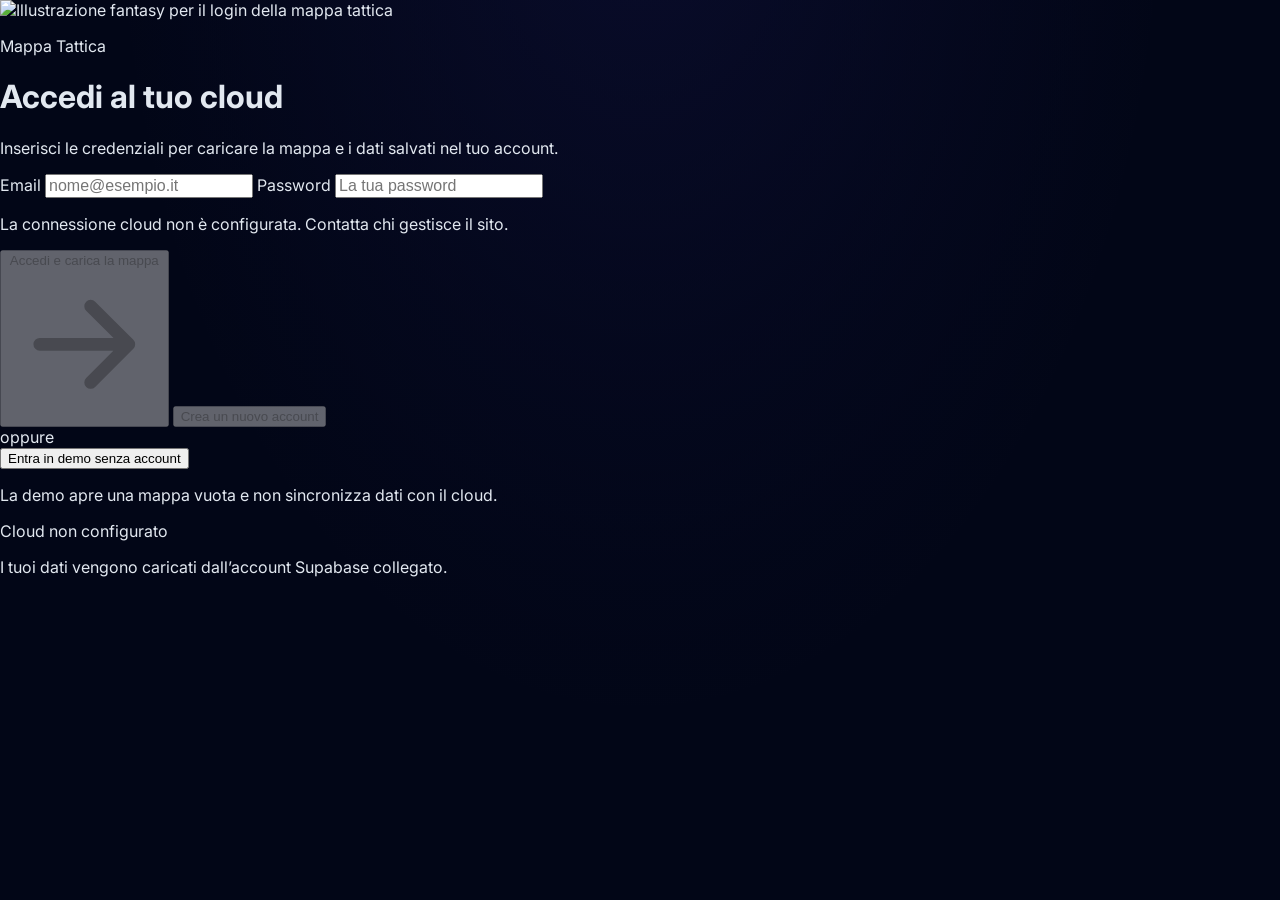
==== index.html @ 404ce56b "Ripristina funzioni master/player: index.html" ====
<!DOCTYPE html>
<html lang="it">
<head>
    <meta charset="UTF-8">
    <meta name="viewport" content="width=device-width, initial-scale=1.0">
    <link rel="icon" type="image/jpeg" href="https://i.pinimg.com/736x/0a/ee/a0/0aeea062d5a14faf9921e96d3658ff60.jpg">
    <title>Mappa Tattica D&D</title>
    <script>
        (() => {
            const params = new URLSearchParams(window.location.search);
            let entry = params.get('entry');
            try { entry ||= sessionStorage.getItem('dnd-cloud-login-approved'); } catch (error) {}
            if (entry !== 'account' && entry !== 'demo') window.location.replace('./login.html');
        })();
    </script>
    <script src="https://cdn.tailwindcss.com"></script>
    <link href="https://fonts.googleapis.com/css2?family=Inter:wght@400;500;600;700&display=swap" rel="stylesheet">
    <style>
        :root {
            --cell-size: 50px;
        }
        
        body {
            font-family: 'Inter', sans-serif;
            background-color: #0f172a;
            color: #e2e8f0;
            margin: 0;
            overflow: hidden;
            user-select: none;
        }

        body.auth-checking { visibility: visible; }
        #auth-loading {
            position: fixed;
            inset: 0;
            z-index: 9999;
            display: flex;
            align-items: center;
            justify-content: center;
            background: #0f172a;
            color: #cbd5e1;
            font: 500 14px Inter, sans-serif;
        }
        body:not(.auth-checking) #auth-loading { display: none; }
        body.player-mode #map-controls > section:not(:first-child),
        body.player-mode #map-controls > youtube-music,
        body.player-mode #map-controls > div:last-child { display: none !important; }
        body.player-mode #map-controls { gap: 1rem; }
        body.player-mode #map-sidebar-header h1::after { content: ' · Player'; color: #6ee7b7; font-size: .7rem; }

        /* Use the visible mobile viewport when browser chrome expands or collapses. */
        @supports (height: 100dvh) {
            body.h-screen { height: 100dvh; }
        }

        ::-webkit-scrollbar { width: 6px; height: 6px; }
        ::-webkit-scrollbar-track { background: #1e293b; }
        ::-webkit-scrollbar-thumb { background: #475569; border-radius: 3px; }
        ::-webkit-scrollbar-thumb:hover { background: #64748b; }

        .grid-pattern {
            background-size: var(--cell-size) var(--cell-size);
            background-image: 
                linear-gradient(to right, rgba(255, 255, 255, 0.18) 1px, transparent 1px),
                linear-gradient(to bottom, rgba(255, 255, 255, 0.18) 1px, transparent 1px);
            background-color: #334155;
            background-position: top left;
            box-shadow: 0 0 50px rgba(0,0,0,0.6);
        }

        .token {
            position: absolute;
            border-radius: 50%;
            border: 2px solid rgba(255, 255, 255, 0.85);
            box-shadow: 0 4px 6px -1px rgba(0, 0, 0, 0.5), inset 0 2px 4px rgba(255,255,255,0.3);
            display: flex;
            align-items: center;
            justify-content: center;
            font-weight: 700;
            color: white;
            text-shadow: 1px 1px 3px black;
            cursor: grab;
            box-sizing: border-box;
            z-index: 10;
        }
        
        .token:active {
            cursor: grabbing;
            transform: scale(1.03);
            z-index: 50;
        }

        .palette-item {
            cursor: grab;
        }

        #map-viewport, .token { touch-action: none; }

        details > summary { list-style: none; }
        details > summary::-webkit-details-marker { display: none; }
        details[open] .saved-maps-chevron { transform: rotate(180deg); }

        #map-sidebar-header {
            min-height: 64px;
            padding-top: max(0.75rem, env(safe-area-inset-top));
        }

        #map-controls { overscroll-behavior: contain; }
        #btn-toggle-edit #menu-open-icon,
        #btn-toggle-edit[aria-expanded="true"] #menu-closed-icon { display: none; }
        #btn-toggle-edit[aria-expanded="true"] #menu-open-icon { display: block; }
        
        #map-wrapper.panning {
            cursor: grabbing;
        }

        @media (max-width: 768px) {
            body { flex-direction: column; }
            aside {
                position: fixed;
                inset: 0;
                width: 100vw !important;
                height: 100vh;
                min-height: 0;
                max-height: none;
                flex: none;
                border: 0;
                border-radius: 0;
                background: linear-gradient(165deg, #111c31 0%, #0f172a 100%);
                box-shadow: 0 18px 48px rgba(0, 0, 0, 0.5);
                transform: translateX(0);
                transition: transform 260ms cubic-bezier(0.22, 1, 0.36, 1);
            }
            #map-viewport { flex: 1 1 auto; min-height: 0; width: 100%; }
            #map-sidebar-header {
                min-height: 68px;
                padding-left: max(1rem, env(safe-area-inset-left));
                padding-right: max(1rem, env(safe-area-inset-right));
                background: rgba(2, 6, 23, 0.92);
                backdrop-filter: blur(14px);
            }
            #map-sidebar-header h1 { font-size: 0.95rem; }
            #btn-toggle-edit {
                min-height: 42px;
                padding: 0 0.9rem;
                border: 1px solid rgba(129, 140, 248, 0.4);
                border-radius: 999px;
                background: linear-gradient(135deg, #4f46e5, #4338ca);
                color: #fff;
                box-shadow: 0 5px 16px rgba(79, 70, 229, 0.28);
                font-size: 0.8rem;
                font-weight: 600;
                transition: transform 140ms ease, box-shadow 140ms ease, background 140ms ease;
            }
            #btn-toggle-edit:active { transform: scale(0.97); }
            #map-controls {
                padding: 0.85rem max(0.85rem, env(safe-area-inset-right)) calc(1rem + env(safe-area-inset-bottom)) max(0.85rem, env(safe-area-inset-left));
                scrollbar-width: thin;
            }
            aside.sidebar-collapsed {
                height: 100vh;
                min-height: 0;
                max-height: none;
                transform: translateX(-102%);
                pointer-events: none;
            }
            #map-controls > section, #map-controls > token-manager > section { border-color: rgba(71, 85, 105, 0.72); }
            aside button, aside input:not([type="checkbox"]):not([type="range"]):not([type="color"]), aside select {
                min-height: 44px;
            }
            aside input:not([type="checkbox"]):not([type="range"]):not([type="color"]), aside select {
                font-size: 16px;
            }
            #token-palette-adventurers, #token-palette-enemies { max-height: 120px; }
            #btn-zoom-in, #btn-zoom-out { min-width: 44px; min-height: 44px; }
            .mobile-edit-toggle { display: inline-flex; }
            aside.sidebar-collapsed #map-controls { display: none; }
            #btn-open-menu {
                position: absolute;
                z-index: 30;
                top: max(0.85rem, env(safe-area-inset-top));
                left: max(0.85rem, env(safe-area-inset-left));
                display: inline-flex;
                align-items: center;
                justify-content: center;
                gap: 0.55rem;
                min-height: 46px;
                padding: 0 1rem;
                border: 1px solid rgba(129, 140, 248, 0.42);
                border-radius: 999px;
                background: rgba(49, 46, 129, 0.94);
                color: #fff;
                box-shadow: 0 8px 24px rgba(2, 6, 23, 0.52);
                backdrop-filter: blur(12px);
                font-size: 0.85rem;
                font-weight: 600;
                transition: opacity 160ms ease, transform 160ms ease;
            }
            body.mobile-menu-open #btn-open-menu {
                opacity: 0;
                pointer-events: none;
                transform: translateY(-5px);
            }
        }

        @supports (height: 100dvh) {
            @media (max-width: 768px) {
                aside, aside.sidebar-collapsed { height: 100dvh; }
            }
        }

        @media (prefers-reduced-motion: reduce) {
            #btn-toggle-edit, #btn-open-menu, #map-sidebar { transition: none; }
        }

        .mobile-edit-toggle { display: none; }
        @media (max-width: 768px) {
            #btn-toggle-edit.mobile-edit-toggle { display: inline-flex; }
        }

        /* Sidebar refresh: clearer hierarchy, softer surfaces and consistent controls. */
        #map-sidebar {
            background: linear-gradient(165deg, #111c31 0%, #0b1220 100%);
            border-color: rgba(100, 116, 139, 0.28);
            box-shadow: 18px 0 48px rgba(2, 6, 23, 0.28);
        }
        #map-sidebar-header {
            background: linear-gradient(110deg, rgba(30, 41, 59, 0.94), rgba(15, 23, 42, 0.98));
            border-color: rgba(100, 116, 139, 0.25);
        }
        #map-sidebar-header h1 { letter-spacing: -0.025em; }
        #map-controls { padding: 1rem; gap: 1rem; }
        #map-controls > token-manager {
            display: flex;
            flex-direction: column;
            gap: 1rem;
        }
        #map-controls > section, #map-controls > token-manager > section {
            border: 1px solid rgba(100, 116, 139, 0.3);
            border-radius: 1rem;
            background: linear-gradient(145deg, rgba(30, 41, 59, 0.78), rgba(15, 23, 42, 0.82));
            box-shadow: 0 10px 26px rgba(2, 6, 23, 0.18), inset 0 1px rgba(255,255,255,0.025);
            padding: 1rem;
        }
        #map-controls > section h2,
        #map-controls > token-manager > section h2,
        #map-controls > section > details > summary { letter-spacing: 0.09em; }
        #map-controls details:not(#cloud-sync-details) {
            border-color: rgba(100, 116, 139, 0.32);
            border-radius: 0.8rem;
            background: rgba(2, 6, 23, 0.32);
            transition: border-color 160ms ease, background 160ms ease;
        }
        #map-controls details:not(#cloud-sync-details):hover,
        #map-controls details:not(#cloud-sync-details)[open] {
            border-color: rgba(129, 140, 248, 0.42);
            background: rgba(15, 23, 42, 0.75);
        }
        #map-controls input[type="text"], #map-controls input[type="email"],
        #map-controls input[type="password"], #map-controls select {
            border-color: rgba(100, 116, 139, 0.48);
            border-radius: 0.7rem;
            background-color: rgba(2, 6, 23, 0.62);
            transition: border-color 150ms ease, box-shadow 150ms ease;
        }
        #map-controls input[type="text"]:focus, #map-controls input[type="email"]:focus,
        #map-controls input[type="password"]:focus, #map-controls select:focus {
            border-color: rgba(129, 140, 248, 0.8);
            box-shadow: 0 0 0 3px rgba(99, 102, 241, 0.14);
        }
        #map-controls button, #map-controls label[for] { transition: filter 150ms ease, transform 150ms ease; }
        #map-controls button:hover { filter: brightness(1.12); }
        #map-controls button:active { transform: scale(0.98); }
        #btn-open-menu, #btn-toggle-edit { -webkit-tap-highlight-color: transparent; }
        #token-palette-adventurers, #token-palette-enemies { padding-top: 0.2rem; }
        #map-controls .palette-item {
            min-height: 3.25rem;
            border-color: rgba(100, 116, 139, 0.34);
            border-radius: 0.8rem;
            background: rgba(30, 41, 59, 0.66);
            padding: 0.55rem;
        }
        #map-controls .palette-item:hover {
            border-color: rgba(129, 140, 248, 0.5);
            background: rgba(51, 65, 85, 0.72);
            transform: translateY(-1px);
        }
        #map-controls .palette-avatar { width: 2.25rem; height: 2.25rem; }
        #map-controls > div:last-child { border-color: rgba(100, 116, 139, 0.24); }
        @media (min-width: 769px) {
            #map-sidebar { width: 22rem; }
            #map-sidebar { transition: margin-left 240ms cubic-bezier(0.22, 1, 0.36, 1); }
            #btn-toggle-edit {
                display: inline-flex;
                min-height: 36px;
                padding: 0 0.7rem;
                border: 1px solid rgba(129, 140, 248, 0.35);
                border-radius: 0.75rem;
                background: rgba(79, 70, 229, 0.16);
                color: #c7d2fe;
                font-size: 0.7rem;
                font-weight: 600;
                transition: background 150ms ease, border-color 150ms ease;
            }
            #btn-toggle-edit:hover { background: rgba(79, 70, 229, 0.28); border-color: rgba(129, 140, 248, 0.6); }
            body.sidebar-collapsed #map-sidebar { margin-left: -22rem; }
            body.sidebar-collapsed #btn-open-menu {
                display: inline-flex;
                align-items: center;
                justify-content: center;
                gap: 0.55rem;
                position: absolute;
                z-index: 30;
                top: 1rem;
                left: 1rem;
                min-height: 44px;
                padding: 0 1rem;
                border: 1px solid rgba(129, 140, 248, 0.42);
                border-radius: 999px;
                background: rgba(49, 46, 129, 0.94);
                color: #fff;
                box-shadow: 0 8px 24px rgba(2, 6, 23, 0.52);
                backdrop-filter: blur(12px);
                font-size: 0.85rem;
                font-weight: 600;
            }
        }
    </style>
</head>
<body class="auth-checking flex h-screen w-screen bg-slate-950 font-sans">
    <div id="auth-loading" role="status" aria-live="polite">Verifico l’accesso…</div>

    <!-- Barra Laterale -->
    <aside id="map-sidebar" class="w-80 bg-slate-900 border-r border-slate-700 flex flex-col shadow-2xl z-20 shrink-0">
        <div id="map-sidebar-header" class="p-3.5 border-b border-slate-700 bg-slate-950 flex items-center justify-between gap-2">
            <h1 class="text-base font-bold text-white flex items-center gap-2">
                <svg class="w-5 h-5 text-indigo-400" fill="none" stroke="currentColor" viewBox="0 0 24 24"><path stroke-linecap="round" stroke-linejoin="round" stroke-width="2" d="M9 20l-5.447-2.724A1 1 0 013 16.382V5.618a1 1 0 011.447-.894L9 7m0 13l6-3m-6 3V7m6 10l4.553 2.276A1 1 0 0021 18.382V7.618a1 1 0 00-.553-.894L15 4m0 13V4m0 0L9 7"></path></svg>
                Mappa Tattica D&D
            </h1>
            <button id="btn-toggle-edit" class="mobile-edit-toggle items-center justify-center gap-2 text-xs" aria-expanded="false" aria-controls="map-controls" aria-label="Apri il menu di modifica">
                <svg id="menu-closed-icon" class="h-5 w-5" viewBox="0 0 24 24" fill="none" stroke="currentColor" stroke-width="2.5" stroke-linecap="round" stroke-linejoin="round" aria-hidden="true"><path d="m11 6 6 6-6 6M5 6l6 6-6 6"/></svg>
                <svg id="menu-open-icon" class="h-5 w-5" viewBox="0 0 24 24" fill="none" stroke="currentColor" stroke-width="2.5" stroke-linecap="round" stroke-linejoin="round" aria-hidden="true"><path d="m13 18-6-6 6-6M19 18l-6-6 6-6"/></svg>
                <span id="edit-toggle-label" class="sr-only">Menu</span>
            </button>
        </div>

        <div id="map-controls" class="flex-1 min-h-0 overflow-y-auto p-3.5 space-y-4">

            <section class="bg-slate-800/90 p-3 rounded-lg border border-slate-700 text-xs">
                <details id="cloud-sync-details">
                    <summary class="flex items-center justify-between gap-3 cursor-pointer select-none font-semibold text-slate-300 uppercase tracking-wider hover:text-white">
                        <span class="flex min-w-0 items-center gap-2">
                            <svg class="h-4 w-4 shrink-0 text-sky-300" viewBox="0 0 24 24" fill="none" stroke="currentColor" stroke-width="1.8" stroke-linecap="round" stroke-linejoin="round" aria-hidden="true"><path d="M7.5 18a4.5 4.5 0 0 1-.6-8.96A6 6 0 0 1 18.5 10a4 4 0 0 1-.5 8H7.5Z"/></svg>
                            <span class="truncate">Cloud</span>
                            <span id="cloud-connection-status" role="status" aria-live="polite" class="inline-flex shrink-0 items-center gap-1 rounded-full border px-2 py-1 text-[10px] font-bold normal-case tracking-normal text-rose-300 bg-rose-950/70 border-rose-900">
                                <span class="h-1.5 w-1.5 rounded-full bg-rose-400" aria-hidden="true"></span>
                                Offline
                            </span>
                        </span>
                        <svg class="saved-maps-chevron w-4 h-4 shrink-0 transition-transform" viewBox="0 0 20 20" fill="currentColor" aria-hidden="true"><path fill-rule="evenodd" d="M5.23 7.21a.75.75 0 0 1 1.06.02L10 11.168l3.71-3.938a.75.75 0 1 1 1.09 1.032l-4.255 4.515a.75.75 0 0 1-1.09 0L5.21 8.263a.75.75 0 0 1 .02-1.052Z" clip-rule="evenodd"/></svg>
                    </summary>
                    <div class="pt-2">
                <p id="cloud-status" class="text-slate-400 mb-2">Controllo configurazione cloud…</p>
                <button id="demo-return-login" type="button" class="hidden w-full rounded-lg border border-indigo-500/40 bg-indigo-950/50 px-3 py-2.5 text-left font-semibold text-indigo-200 transition hover:border-indigo-400/70 hover:bg-indigo-900/60">
                    ← Torna al login
                </button>
                <div id="cloud-auth-form" class="space-y-2 hidden">
                    <input type="email" id="cloud-email" autocomplete="username" placeholder="La tua email" class="w-full bg-slate-900 border border-slate-600 rounded px-2 py-1.5 text-xs text-white focus:outline-none focus:border-indigo-500">
                    <input type="password" id="cloud-password" autocomplete="current-password" placeholder="Password (almeno 8 caratteri)" class="w-full bg-slate-900 border border-slate-600 rounded px-2 py-1.5 text-xs text-white focus:outline-none focus:border-indigo-500">
                    <div class="flex gap-2">
                        <button id="cloud-sign-in" type="button" class="flex-1 bg-indigo-600 hover:bg-indigo-500 text-white py-1.5 rounded font-medium">Accedi</button>
                        <button id="cloud-sign-up" type="button" class="flex-1 bg-slate-700 hover:bg-slate-600 text-white py-1.5 rounded font-medium">Crea account</button>
                    </div>
                </div>
                <div id="cloud-account-controls" class="hidden">
                    <div class="flex items-center justify-between gap-2">
                        <span id="cloud-account-email" class="text-slate-300 truncate"></span>
                        <button id="cloud-sign-out" type="button" class="text-rose-300 hover:text-rose-200 border border-rose-900 rounded px-2 py-1 shrink-0">Esci</button>
                    </div>
                    <button id="cloud-change-role" type="button" class="mt-2 w-full rounded-lg border border-indigo-500/35 bg-indigo-950/40 px-3 py-2 text-left font-semibold text-indigo-200 transition hover:border-indigo-400/60 hover:bg-indigo-900/50">↩ Torna alla scelta Master / Player</button>
                    <div class="grid grid-cols-2 gap-2 mt-2">
                        <button id="cloud-export-data" type="button" class="bg-slate-700 hover:bg-slate-600 text-slate-200 py-1.5 rounded">Esporta backup</button>
                        <label class="bg-slate-700 hover:bg-slate-600 text-slate-200 py-1.5 rounded text-center cursor-pointer">Importa backup<input id="cloud-import-data" type="file" accept="application/json,.json" class="hidden"></label>
                    </div>
                </div>
                    </div>
                </details>
            </section>
            
            <!-- Impostazioni Mappa -->
            <section class="bg-slate-800/90 p-3 rounded-lg border border-slate-700 text-xs">
                <h2 class="mb-2.5 flex items-center gap-2 font-semibold uppercase tracking-wider text-slate-300">
                    <img src="https://i.pinimg.com/736x/f8/90/e6/f890e6806ef8283ea576d82315dec6a9.jpg" alt="" aria-hidden="true" class="h-6 w-6 rounded object-cover">
                    <span>Impostazioni Mappa</span>
                </h2>
                <div class="mb-2">
                    <label class="block text-slate-400 mb-1">Sfondo (URL Immagine o Colore HEX)</label>
                    <input type="text" id="map-bg" placeholder="es. #228b22 o https://..." class="w-full bg-slate-900 border border-slate-600 rounded px-2 py-1 text-xs text-white focus:outline-none focus:border-indigo-500">
                </div>
                <details class="mb-3 rounded-md border border-slate-700 bg-slate-900/60">
                    <summary class="flex items-center justify-between cursor-pointer select-none px-2 py-2 text-slate-300 hover:text-white">
                        <span>Elenco mappe</span>
                        <svg class="saved-maps-chevron w-3.5 h-3.5 transition-transform" viewBox="0 0 20 20" fill="currentColor" aria-hidden="true"><path fill-rule="evenodd" d="M5.23 7.21a.75.75 0 0 1 1.06.02L10 11.168l3.71-3.938a.75.75 0 1 1 1.09 1.032l-4.255 4.515a.75.75 0 0 1-1.09 0L5.21 8.263a.75.75 0 0 1 .02-1.052Z" clip-rule="evenodd"/></svg>
                    </summary>
                    <div class="px-2 pb-2">
                        <div class="flex gap-1.5 mb-2">
                            <input type="text" id="saved-map-name" placeholder="Nome mappa" class="min-w-0 flex-1 bg-slate-950 border border-slate-700 rounded px-2 py-1 text-xs text-white focus:outline-none focus:border-indigo-500">
                            <button id="btn-save-map" class="bg-indigo-600 hover:bg-indigo-500 text-white px-2 py-1 rounded font-medium transition shrink-0">Salva</button>
                        </div>
                        <div id="saved-maps-list" class="flex flex-col gap-1 max-h-32 overflow-y-auto pr-1">
                            <p id="empty-saved-maps" class="text-slate-500 text-center py-2 italic">Nessuna mappa salvata</p>
                        </div>
                        <p class="text-[10px] text-slate-500 mt-1">Salva il nome e l’URL inserito sopra per richiamare la mappa.</p>
                    </div>
                </details>
                <div class="flex gap-2">
                    <button id="btn-map-options" aria-label="Opzioni mappa" title="Opzioni mappa" aria-expanded="false" aria-controls="map-options" class="bg-slate-700 hover:bg-slate-600 text-slate-200 w-8 h-8 inline-flex items-center justify-center rounded transition border border-slate-600 shrink-0">
                        <svg class="w-4 h-4" viewBox="0 0 24 24" fill="none" stroke="currentColor" stroke-width="2" stroke-linecap="round" stroke-linejoin="round" aria-hidden="true">
                            <path d="M12 8a4 4 0 1 0 0 8 4 4 0 0 0 0-8Z" />
                            <path d="m19.4 15 .1.1a1.7 1.7 0 0 1-2.4 2.4l-.1-.1a1.7 1.7 0 0 0-2.9 1.2v.2a1.7 1.7 0 0 1-3.4 0v-.2a1.7 1.7 0 0 0-2.9-1.2l-.1.1a1.7 1.7 0 0 1-2.4-2.4l.1-.1a1.7 1.7 0 0 0-1.2-2.9H4a1.7 1.7 0 0 1 0-3.4h.2a1.7 1.7 0 0 0 1.2-2.9l-.1-.1a1.7 1.7 0 0 1 2.4-2.4l.1.1a1.7 1.7 0 0 0 2.9-1.2V2a1.7 1.7 0 0 1 3.4 0v.2a1.7 1.7 0 0 0 2.9 1.2l.1-.1a1.7 1.7 0 0 1 2.4 2.4l-.1.1a1.7 1.7 0 0 0 1.2 2.9h.2a1.7 1.7 0 0 1 0 3.4h-.2a1.7 1.7 0 0 0-1.2 2.9Z" />
                        </svg>
                    </button>
                    <button id="btn-update-map" class="flex-1 bg-indigo-600 hover:bg-indigo-500 text-white py-1.5 rounded transition font-medium">Aggiorna Mappa</button>
                </div>
                <div id="map-options" class="hidden mt-3 border-t border-slate-700 pt-3">
                    <div class="space-y-2 mb-3">
                        <label class="flex items-center gap-2 text-slate-300 cursor-pointer select-none">
                            <input type="checkbox" id="toggle-grid" checked class="w-3.5 h-3.5 text-indigo-600 bg-slate-900 border-slate-600 rounded focus:ring-0 cursor-pointer">
                            <span>Mostra linee griglia</span>
                        </label>
                        <label class="flex items-center gap-2 text-slate-300 cursor-pointer select-none">
                            <input type="checkbox" id="snap-to-grid" checked class="w-3.5 h-3.5 text-indigo-600 bg-slate-900 border-slate-600 rounded focus:ring-0 cursor-pointer">
                            <span>Allinea le pedine alla griglia</span>
                        </label>
                        <label class="flex items-center gap-2 text-slate-300 cursor-pointer select-none">
                            <input type="checkbox" id="auto-fit-image" checked class="w-3.5 h-3.5 text-indigo-600 bg-slate-900 border-slate-600 rounded focus:ring-0 cursor-pointer">
                            <span>Adatta automaticamente la mappa all’immagine</span>
                        </label>
                    </div>
                    <div class="grid grid-cols-2 gap-2 mb-3">
                        <div>
                            <label for="map-cols" class="block text-slate-400 mb-1">Colonne (X)</label>
                            <input type="number" id="map-cols" value="20" min="5" max="200" class="w-full bg-slate-900 border border-slate-600 rounded px-2 py-1 text-xs text-white focus:outline-none focus:border-indigo-500">
                        </div>
                        <div>
                            <label for="map-rows" class="block text-slate-400 mb-1">Righe (Y)</label>
                            <input type="number" id="map-rows" value="15" min="5" max="200" class="w-full bg-slate-900 border border-slate-600 rounded px-2 py-1 text-xs text-white focus:outline-none focus:border-indigo-500">
                        </div>
                    </div>
                    <label for="cell-size" class="block text-slate-400 mb-1">Dimensione celle (px)</label>
                    <div class="flex items-center gap-2">
                        <input type="range" id="cell-size" min="5" max="100" step="1" value="40" class="flex-1 accent-indigo-500">
                        <input type="number" id="cell-size-number" min="5" max="100" step="1" value="40" aria-label="Dimensione celle in pixel" class="w-16 bg-slate-900 border border-slate-600 rounded px-2 py-1 text-xs text-white text-right focus:outline-none focus:border-indigo-500">
                        <span class="text-slate-400">px</span>
                    </div>
                    <p class="text-[10px] text-slate-500 mt-1">Ridimensiona la griglia e le pedine sulla mappa.</p>
                </div>
            </section>

            <token-manager id="token-manager" class="block w-full"></token-manager>

            <!-- Musica & Atmosfera YouTube -->
            <youtube-music id="youtube-music" class="block w-full"></youtube-music>

            <div class="text-[11px] text-slate-400 border-t border-slate-700 pt-3 space-y-1">
                <p>🖱️ <b>Sinistro (Sfondo):</b> Pan visuale</p>
                <p>🖱️ <b>Rotellina:</b> Zoom</p>
                <p>✏️ <b>Doppio click (Pedina):</b> Modifica</p>
                <p>❌ <b>Destro (Pedina):</b> Elimina</p>
            </div>
        </div>
    </aside>

    <!-- Area Mappa -->
    <main class="flex-1 relative bg-slate-950 overflow-hidden" id="map-viewport">
        <button id="btn-open-menu" type="button" aria-label="Apri il menu di modifica" aria-controls="map-controls" class="hidden">
            <svg class="w-5 h-5" viewBox="0 0 24 24" fill="none" stroke="currentColor" stroke-width="2" stroke-linecap="round" aria-hidden="true"><path d="M4 7h16M4 12h16M4 17h16"/></svg>
            <span>Menu</span>
        </button>
        <div id="map-wrapper" class="absolute origin-top-left flex items-center justify-center min-w-full min-h-full">
            <div id="map-container" class="grid-pattern relative border border-slate-700"></div>
        </div>
        
        <!-- Controlli Zoom Flottanti -->
        <div class="absolute bottom-5 right-5 flex bg-slate-800/90 rounded-lg shadow-xl border border-slate-700 overflow-hidden z-20 text-xs">
            <button id="btn-zoom-out" class="p-2 hover:bg-slate-700 text-slate-300 font-bold" title="Zoom Out">−</button>
            <div id="zoom-level" class="px-3 py-2 text-slate-200 border-x border-slate-700 flex items-center justify-center min-w-[3.5rem] font-medium">100%</div>
            <button id="btn-zoom-in" class="p-2 hover:bg-slate-700 text-slate-300 font-bold" title="Zoom In">+</button>
        </div>
    </main>

    <!-- Toast Notification -->
    <div id="toast" class="fixed bottom-5 left-1/2 -translate-x-1/2 bg-slate-800 border border-slate-700 text-slate-200 text-xs px-3 py-2 rounded-lg shadow-xl opacity-0 transition-opacity duration-300 pointer-events-none z-50"></div>

    <div id="server-offline-alert" class="hidden fixed inset-0 bg-slate-950/90 backdrop-blur-sm z-[100] items-center justify-center p-5">
        <div class="max-w-sm rounded-xl border border-amber-700 bg-slate-900 p-5 text-center shadow-2xl">
            <h2 class="text-lg font-bold text-amber-300 mb-2">Server della mappa spento</h2>
            <p class="text-sm text-slate-300 mb-4">La scheda è ancora aperta, ma il server locale è stato chiuso. Riavvia <b>Avvia Mappa.bat</b>; poi premi Riprova per ricollegarti.</p>
            <button id="btn-retry-server" class="bg-indigo-600 hover:bg-indigo-500 text-white px-4 py-2 rounded-lg font-medium transition">Riprova connessione</button>
        </div>
    </div>

    <script src="https://cdn.jsdelivr.net/npm/@supabase/supabase-js@2"></script>
    <script src="./supabase-config.js?v=mapfit1"></script>
    <script src="./youtube-music.js"></script>
    <script src="./tokens.js?v=token-init-20261017"></script>
    <script>
        const state = {
            map: { cols: 20, rows: 15, widthPx: 800, heightPx: 600, bg: '#334155', showGrid: true, cellSize: 40, snapToGrid: true, autoFitImage: true },
            view: { scale: 1, panX: 0, panY: 0 },
            palette: [],
            boardTokens: [],
            savedMaps: [],
            editing: null // { type: 'palette'|'board', id: string }
        };
        const youtubeMusic = document.getElementById('youtube-music');
        state.music = youtubeMusic.getSettings();
        const tokenManager = document.getElementById('token-manager');
        const STORAGE_KEY = 'dnd-tactical-map-tokens-v1';
        const LOGIN_GATE_KEY = 'dnd-cloud-login-approved';
        const cloudConfig = window.MAP_CLOUD_CONFIG || {};
        const cloudEnabled = Boolean(cloudConfig.url && cloudConfig.anonKey && !cloudConfig.url.includes('INSERISCI') && !cloudConfig.anonKey.includes('INSERISCI') && window.supabase?.createClient);
        const cloudClient = cloudEnabled ? window.supabase.createClient(cloudConfig.url, cloudConfig.anonKey, {
            auth: { persistSession: true, detectSessionInUrl: false }
        }) : null;
        let cloudUser = null;
        let cloudChannel = null;
        let cloudSaveTimer = null;
        let lastCloudStateJson = null;
        let applyingCloudState = false;
        const pageParams = new URLSearchParams(window.location.search);
        let storedRole = null;
        try { storedRole = sessionStorage.getItem('dnd-map-role'); } catch (error) {}
        const playerMode = pageParams.get('mode') === 'player' || pageParams.get('role') === 'player' || storedRole === 'player';
        const playerDeletedTokenIds = new Set();

        const viewport = document.getElementById('map-viewport');
        const wrapper = document.getElementById('map-wrapper');
        const mapContainer = document.getElementById('map-container');
        const zoomLevelText = document.getElementById('zoom-level');
        const toggleGridCheckbox = document.getElementById('toggle-grid');
        const cellSizeInput = document.getElementById('cell-size');
        const cellSizeNumber = document.getElementById('cell-size-number');
        const snapToGridCheckbox = document.getElementById('snap-to-grid');
        const autoFitImageCheckbox = document.getElementById('auto-fit-image');
        const mapSidebar = document.getElementById('map-sidebar');
        const editToggleButton = document.getElementById('btn-toggle-edit');
        const editToggleLabel = document.getElementById('edit-toggle-label');
        const openMenuButton = document.getElementById('btn-open-menu');

        tokenManager.configure({
            state,
            viewport,
            wrapper,
            mapContainer,
            cellSize: () => cellSize(),
            colorWithOpacity,
            renderBoardTokens: () => renderBoardTokens(),
            saveTokens: () => saveTokens(),
            showToast: message => showToast(message),
            isPlayerMode: () => playerMode,
            markPlayerTokenDeleted: id => playerDeletedTokenIds.add(id)
        });

        function cellSize() { return state.map.cellSize; }
        function mapWidth() { return state.map.widthPx || state.map.cols * cellSize(); }
        function mapHeight() { return state.map.heightPx || state.map.rows * cellSize(); }

        function isImageUrl(value) {
            return /^https?:\/\//i.test(value) || value.startsWith('data:image');
        }

        async function authorizeMapEntry() {
            let approvedEntry = new URLSearchParams(window.location.search).get('entry');
            try { approvedEntry ||= sessionStorage.getItem(LOGIN_GATE_KEY); } catch (error) {}

            if (approvedEntry === 'demo') {
                return 'demo';
            }

            if (approvedEntry !== 'account' || !cloudEnabled) {
                if (cloudClient) await cloudClient.auth.signOut({ scope: 'local' }).catch(() => {});
                window.location.replace('./login.html');
                return false;
            }

            try {
                const sessionResult = await Promise.race([
                    cloudClient.auth.getSession(),
                    new Promise((_, reject) => window.setTimeout(() => reject(new Error('Verifica sessione scaduta')), 8000))
                ]);
                const { data, error } = sessionResult;
                if (error || !data.session) throw error || new Error('Sessione non valida');
                return playerMode ? 'player' : 'account';
            } catch (error) {
                try { sessionStorage.removeItem(LOGIN_GATE_KEY); } catch (storageError) {}
                await cloudClient.auth.signOut({ scope: 'local' }).catch(() => {});
                window.location.replace('./login.html');
                return false;
            }
        }

        async function init() {
            const entryMode = await authorizeMapEntry();
            if (!entryMode) return;
            document.body.classList.toggle('player-mode', entryMode === 'player');
            tokenManager.setPlayerMode?.(entryMode === 'player');
            document.body.classList.remove('auth-checking');
            renderPalette();
            renderBoardTokens();
            renderSavedMaps();
            applyMapSettings();
            setupPanningAndZoom();
            setSidebarCollapsed(window.matchMedia('(max-width: 768px)').matches);
            centerMap();
            if (state.map.autoFitImage && isImageUrl(state.map.bg)) fitMapToImage(state.map.bg);
            initializeCloudSync(entryMode === 'demo');
        }

        function setSidebarCollapsed(collapsed) {
            mapSidebar.classList.toggle('sidebar-collapsed', collapsed);
            document.body.classList.toggle('sidebar-collapsed', collapsed);
            document.body.classList.toggle('mobile-menu-open', !collapsed);
            editToggleButton.setAttribute('aria-expanded', String(!collapsed));
            const isMobile = window.matchMedia('(max-width: 768px)').matches;
            editToggleLabel.textContent = collapsed ? (isMobile ? 'Menu' : 'Mostra menu') : (isMobile ? 'Chiudi' : 'Nascondi menu');
            editToggleButton.setAttribute('aria-label', collapsed ? 'Mostra le impostazioni e i controlli' : 'Nascondi le impostazioni e i controlli');
            editToggleButton.title = collapsed ? 'Mostra la barra laterale' : 'Nascondi la barra laterale';
        }

        editToggleButton.addEventListener('click', () => {
            setSidebarCollapsed(!mapSidebar.classList.contains('sidebar-collapsed'));
            requestAnimationFrame(centerMap);
        });

        openMenuButton.addEventListener('click', () => {
            setSidebarCollapsed(false);
            requestAnimationFrame(centerMap);
        });

        window.addEventListener('keydown', (event) => {
            if (event.key === 'Escape' && window.matchMedia('(max-width: 768px)').matches && !mapSidebar.classList.contains('sidebar-collapsed')) {
                setSidebarCollapsed(true);
                requestAnimationFrame(centerMap);
            }
        });

        function loadSavedTokens() {
            try {
                const saved = JSON.parse(localStorage.getItem(STORAGE_KEY) || '{}');
                state.palette = Array.isArray(saved.palette) ? saved.palette : [];
                state.boardTokens = Array.isArray(saved.boardTokens) ? saved.boardTokens : [];
                state.boardTokens.forEach(token => {
                    if (token.templateId) return;
                    const template = state.palette.find(item => item.name === token.name && item.color === token.color && item.size === token.size);
                    if (template) token.templateId = template.id;
                });
                state.savedMaps = Array.isArray(saved.savedMaps) ? saved.savedMaps : [];
                state.music = youtubeMusic.setSettings(saved.music, { emit: false });
                if (saved.map && typeof saved.map === 'object') {
                    state.map.cols = Math.max(5, Math.min(200, parseInt(saved.map.cols, 10) || state.map.cols));
                    state.map.rows = Math.max(5, Math.min(200, parseInt(saved.map.rows, 10) || state.map.rows));
                    state.map.cellSize = Math.max(5, Math.min(100, parseInt(saved.map.cellSize, 10) || state.map.cellSize));
                    state.map.bg = typeof saved.map.bg === 'string' ? saved.map.bg : state.map.bg;
                    state.map.showGrid = saved.map.showGrid !== false;
                    state.map.snapToGrid = saved.map.snapToGrid !== false;
                    state.map.autoFitImage = saved.map.autoFitImage !== false;
                    state.map.widthPx = Number(saved.map.widthPx) > 0 ? Number(saved.map.widthPx) : state.map.cols * state.map.cellSize;
                    state.map.heightPx = Number(saved.map.heightPx) > 0 ? Number(saved.map.heightPx) : state.map.rows * state.map.cellSize;
                }
                document.getElementById('map-cols').value = state.map.cols;
                document.getElementById('map-rows').value = state.map.rows;
                document.getElementById('map-bg').value = '';
                toggleGridCheckbox.checked = state.map.showGrid;
                snapToGridCheckbox.checked = state.map.snapToGrid;
                autoFitImageCheckbox.checked = state.map.autoFitImage;
                cellSizeInput.value = state.map.cellSize;
                cellSizeNumber.value = state.map.cellSize;
            } catch (error) {
                state.palette = [];
                state.boardTokens = [];
                state.savedMaps = [];
                console.warn('Impossibile recuperare le pedine salvate:', error);
            }
        }

        function isAdventurerToken(token, palette = state.palette) {
            if (token.category) return token.category !== 'nemici';
            const template = palette.find(item => item.id === token.templateId);
            return !template || template.category !== 'nemici';
        }

        function getPersistedState() {
            return {
                palette: state.palette,
                boardTokens: state.boardTokens,
                savedMaps: state.savedMaps,
                map: state.map,
                music: youtubeMusic.getSettings()
            };
        }

        function persistLocalState() {
            try {
                localStorage.setItem(STORAGE_KEY, JSON.stringify(getPersistedState()));
            } catch (error) {
                showToast('Impossibile salvare le pedine in questo browser.');
                console.warn('Impossibile salvare le pedine:', error);
            }
        }

        function saveTokens() {
            persistLocalState();
            if (!cloudUser || applyingCloudState) return;
            clearTimeout(cloudSaveTimer);
            cloudSaveTimer = setTimeout(saveStateToCloud, 900);
        }

        youtubeMusic.addEventListener('music-settings-change', event => {
            state.music = event.detail;
            saveTokens();
        });
        youtubeMusic.addEventListener('music-toast', event => showToast(event.detail));

        function exportMapBackup() {
            const blob = new Blob([JSON.stringify(getPersistedState(), null, 2)], { type: 'application/json' });
            const url = URL.createObjectURL(blob);
            const link = document.createElement('a');
            link.href = url;
            link.download = 'backup-mappa-tattica.json';
            link.click();
            URL.revokeObjectURL(url);
        }

        function setCloudStatus(message, error = false) {
            const status = document.getElementById('cloud-status');
            status.textContent = message;
            status.className = `mb-2 ${error ? 'text-rose-300' : 'text-slate-400'}`;
        }

        function setCloudConnectionStatus(online) {
            const status = document.getElementById('cloud-connection-status');
            status.className = `inline-flex shrink-0 items-center gap-1 rounded-full border px-2 py-1 text-[10px] font-bold normal-case tracking-normal ${online ? 'text-emerald-300 bg-emerald-950/70 border-emerald-900' : 'text-rose-300 bg-rose-950/70 border-rose-900'}`;
            status.innerHTML = `<span class="h-1.5 w-1.5 rounded-full ${online ? 'bg-emerald-400' : 'bg-rose-400'}" aria-hidden="true"></span>${online ? 'Online' : 'Offline'}`;
        }

        function renderCloudAccount(user = null) {
            document.getElementById('cloud-auth-form').classList.toggle('hidden', !cloudEnabled || Boolean(user));
            document.getElementById('cloud-account-controls').classList.toggle('hidden', !user);
            document.getElementById('cloud-account-email').textContent = user?.email || '';
        }

        function applyCloudState(saved) {
            if (!saved || typeof saved !== 'object') return;
            applyingCloudState = true;
            try {
                state.palette = Array.isArray(saved.palette) ? saved.palette : [];
                state.boardTokens = Array.isArray(saved.boardTokens) ? saved.boardTokens : [];
                state.savedMaps = Array.isArray(saved.savedMaps) ? saved.savedMaps : [];
                state.music = youtubeMusic.setSettings(saved.music, { emit: false });
                if (saved.map && typeof saved.map === 'object') {
                    state.map.cols = Math.max(5, Math.min(200, parseInt(saved.map.cols, 10) || 20));
                    state.map.rows = Math.max(5, Math.min(200, parseInt(saved.map.rows, 10) || 15));
                    state.map.cellSize = Math.max(5, Math.min(100, parseInt(saved.map.cellSize, 10) || 40));
                    state.map.bg = typeof saved.map.bg === 'string' ? saved.map.bg : '#334155';
                    state.map.showGrid = saved.map.showGrid !== false;
                    state.map.snapToGrid = saved.map.snapToGrid !== false;
                    state.map.autoFitImage = saved.map.autoFitImage !== false;
                    state.map.widthPx = Number(saved.map.widthPx) > 0 ? Number(saved.map.widthPx) : state.map.cols * state.map.cellSize;
                    state.map.heightPx = Number(saved.map.heightPx) > 0 ? Number(saved.map.heightPx) : state.map.rows * state.map.cellSize;
                }
                document.getElementById('map-cols').value = state.map.cols;
                document.getElementById('map-rows').value = state.map.rows;
                document.getElementById('map-bg').value = state.map.bg;
                toggleGridCheckbox.checked = state.map.showGrid;
                snapToGridCheckbox.checked = state.map.snapToGrid;
                autoFitImageCheckbox.checked = state.map.autoFitImage;
                cellSizeInput.value = state.map.cellSize;
                cellSizeNumber.value = state.map.cellSize;
                renderPalette();
                renderBoardTokens();
                renderSavedMaps();
                applyMapSettings();
                centerMap();
                persistLocalState();
            } finally {
                applyingCloudState = false;
            }
        }

        async function connectCloudUser(user) {
            if (!user || !cloudClient) return;
            if (cloudUser?.id === user.id) return;
            cloudUser = user;
            renderCloudAccount(user);
            setCloudStatus('Carico i dati salvati online…');

            const { data, error } = await cloudClient
                .from('map_states')
                .select('state')
                .eq('user_id', user.id)
                .maybeSingle();
            if (error) throw error;

            if (data?.state) {
                lastCloudStateJson = JSON.stringify(data.state);
                applyCloudState(data.state);
                setCloudStatus('Dati sincronizzati con il cloud.');
            } else {
                const emptyState = getPersistedState();
                const { error: insertError } = await cloudClient.from('map_states').upsert({
                    user_id: user.id,
                    state: emptyState,
                    updated_at: new Date().toISOString()
                }, { onConflict: 'user_id' });
                if (insertError) throw insertError;
                lastCloudStateJson = JSON.stringify(emptyState);
                setCloudStatus('Backup cloud creato.');
            }

            if (cloudChannel) await cloudClient.removeChannel(cloudChannel);
            cloudChannel = cloudClient.channel(`map-state-${user.id}`)
                .on('postgres_changes', {
                    event: 'UPDATE', schema: 'public', table: 'map_states', filter: `user_id=eq.${user.id}`
                }, payload => {
                    const incoming = payload.new?.state;
                    if (!incoming) return;
                    const incomingJson = JSON.stringify(incoming);
                    if (incomingJson === lastCloudStateJson) return;
                    clearTimeout(cloudSaveTimer);
                    lastCloudStateJson = incomingJson;
                    applyCloudState(incoming);
                    setCloudStatus('Aggiornamento ricevuto da un altro dispositivo.');
                })
                .subscribe();
            setCloudConnectionStatus(true);
        }

        async function saveStateToCloud() {
            if (!cloudUser || !cloudClient || applyingCloudState) return;
            let saved = getPersistedState();
            if (playerMode) {
                const { data, error: fetchError } = await cloudClient.from('map_states').select('state').eq('user_id', cloudUser.id).maybeSingle();
                if (fetchError) { setCloudStatus('Impossibile aggiornare gli avventurieri online.', true); return; }
                const latest = data?.state || saved;
                const remoteAdventurers = (latest.boardTokens || []).filter(token => isAdventurerToken(token, latest.palette || []));
                const localAdventurers = saved.boardTokens.filter(token => isAdventurerToken(token));
                const mergedById = new Map(remoteAdventurers.map(token => [token.id, token]));
                localAdventurers.forEach(token => mergedById.set(token.id, token));
                const removedIds = new Set(playerDeletedTokenIds);
                saved = { ...latest, palette: [...(latest.palette || []).filter(item => item.category === 'nemici'), ...saved.palette.filter(item => item.category !== 'nemici')], boardTokens: [...(latest.boardTokens || []).filter(token => !isAdventurerToken(token, latest.palette || [])), ...[...mergedById.values()].filter(token => !removedIds.has(token.id))] };
                playerDeletedTokenIds.clear();
            }
            const serialized = JSON.stringify(saved);
            if (serialized === lastCloudStateJson) return;
            const { error } = await cloudClient.from('map_states').upsert({
                user_id: cloudUser.id,
                state: saved,
                updated_at: new Date().toISOString()
            }, { onConflict: 'user_id' });
            if (error) {
                console.error('Errore sincronizzazione cloud:', error);
                setCloudStatus('Salvataggio online non riuscito. I dati restano su questo dispositivo.', true);
                return;
            }
            lastCloudStateJson = serialized;
            setCloudStatus('Salvato online.');
        }

        async function handleCloudSession(session) {
            const user = session?.user || null;
            if (!user) {
                cloudUser = null;
                lastCloudStateJson = null;
                setCloudConnectionStatus(false);
                if (cloudChannel && cloudClient) await cloudClient.removeChannel(cloudChannel);
                cloudChannel = null;
                renderCloudAccount();
                if (cloudEnabled) setCloudStatus('Accedi per caricare il backup dal cloud.');
                return;
            }
            try {
                await connectCloudUser(user);
            } catch (error) {
                console.error('Errore caricamento dati cloud:', error);
                setCloudConnectionStatus(false);
                setCloudStatus('Impossibile caricare i dati cloud. Controlla la configurazione e riprova.', true);
            }
        }

        function initializeCloudSync(demoMode = false) {
            if (demoMode) {
                renderCloudAccount();
                document.getElementById('cloud-auth-form').classList.add('hidden');
                const returnToLoginButton = document.getElementById('demo-return-login');
                returnToLoginButton.classList.remove('hidden');
                returnToLoginButton.addEventListener('click', async () => {
                    if (cloudClient) await cloudClient.auth.signOut({ scope: 'local' }).catch(() => {});
                    try { sessionStorage.removeItem(LOGIN_GATE_KEY); } catch (storageError) {}
                    window.location.replace('./login.html');
                });
                setCloudConnectionStatus(false);
                setCloudStatus('Modalità demo: sincronizzazione cloud disattivata.');
                return;
            }
            if (!cloudEnabled) {
                renderCloudAccount();
                setCloudConnectionStatus(false);
                setCloudStatus('Configura Supabase seguendo LEGGIMI.txt per attivare la sincronizzazione.');
                return;
            }
            renderCloudAccount();
            setCloudConnectionStatus(false);
            setCloudStatus('Accedi per caricare il backup dal cloud.');
            cloudClient.auth.onAuthStateChange((_event, session) => {
                window.setTimeout(() => handleCloudSession(session), 0);
            });
            cloudClient.auth.getSession().then(({ data, error }) => {
                if (error) throw error;
                return handleCloudSession(data.session);
            }).catch(error => {
                console.error('Errore sessione Supabase:', error);
                setCloudStatus('Errore di connessione all’account cloud.', true);
            });

            document.getElementById('cloud-sign-in').addEventListener('click', async () => {
                const email = document.getElementById('cloud-email').value.trim();
                const password = document.getElementById('cloud-password').value;
                if (!email || !password) return setCloudStatus('Inserisci email e password.', true);
                setCloudStatus('Accesso in corso…');
                const { error } = await cloudClient.auth.signInWithPassword({ email, password });
                if (error) setCloudStatus(error.message, true);
            });

            document.getElementById('cloud-sign-up').addEventListener('click', async () => {
                const email = document.getElementById('cloud-email').value.trim();
                const password = document.getElementById('cloud-password').value;
                if (!email || !password || password.length < 8) return setCloudStatus('Inserisci email e password di almeno 8 caratteri.', true);
                setCloudStatus('Creo l’account…');
                const { data, error } = await cloudClient.auth.signUp({ email, password });
                if (error) setCloudStatus(error.message, true);
                else if (!data.session) setCloudStatus('Account creato: controlla la tua email per confermarlo.');
            });

            document.getElementById('cloud-sign-out').addEventListener('click', async () => {
                const { error } = await cloudClient.auth.signOut({ scope: 'local' });
                if (error) setCloudStatus(error.message, true);
                else {
                    try { sessionStorage.removeItem(LOGIN_GATE_KEY); } catch (storageError) {}
                    window.location.replace('./login.html');
                }
            });

            document.getElementById('cloud-change-role').addEventListener('click', () => {
                window.location.replace('./login.html?choose-role=1');
            });

            document.getElementById('cloud-export-data').addEventListener('click', exportMapBackup);
            document.getElementById('cloud-import-data').addEventListener('change', async event => {
                const file = event.target.files?.[0];
                event.target.value = '';
                if (!file || !cloudUser) return;
                try {
                    const imported = JSON.parse(await file.text());
                    if (!imported || !Array.isArray(imported.palette) || !Array.isArray(imported.boardTokens) || !Array.isArray(imported.savedMaps)) {
                        throw new Error('Il file non contiene un backup valido della mappa.');
                    }
                    if (!window.confirm('Importare il backup? I dati cloud attuali di questo account verranno sostituiti.')) return;
                    applyCloudState(imported);
                    await saveStateToCloud();
                    setCloudStatus('Backup importato e salvato online.');
                } catch (error) {
                    setCloudStatus(error.message || 'Impossibile importare il backup.', true);
                }
            });
        }

        function renderSavedMaps() {
            const list = document.getElementById('saved-maps-list');
            const emptyMessage = document.getElementById('empty-saved-maps');
            list.querySelectorAll('.saved-map-entry').forEach(entry => entry.remove());
            emptyMessage.style.display = state.savedMaps.length ? 'none' : 'block';

            state.savedMaps.forEach(savedMap => {
                const row = document.createElement('div');
                row.className = 'saved-map-entry flex items-center gap-1';

                const loadButton = document.createElement('button');
                loadButton.type = 'button';
                loadButton.className = 'flex-1 min-w-0 truncate text-left bg-slate-800 hover:bg-slate-700 border border-slate-700 text-slate-200 px-2 py-1.5 rounded transition';
                loadButton.textContent = savedMap.name;
                loadButton.title = `Carica ${savedMap.name}`;
                loadButton.addEventListener('click', () => loadSavedMap(savedMap));

                const deleteButton = document.createElement('button');
                deleteButton.type = 'button';
                deleteButton.className = 'shrink-0 text-slate-500 hover:text-rose-400 px-1.5 py-1 rounded transition';
                deleteButton.textContent = '×';
                deleteButton.title = `Rimuovi ${savedMap.name} dall’elenco`;
                deleteButton.setAttribute('aria-label', deleteButton.title);
                deleteButton.addEventListener('click', () => {
                    state.savedMaps = state.savedMaps.filter(item => item.id !== savedMap.id);
                    renderSavedMaps();
                    saveTokens();
                });

                row.append(loadButton, deleteButton);
                list.appendChild(row);
            });
        }

        function loadSavedMap(savedMap) {
            const image = new Image();
            showToast(`Caricamento mappa: ${savedMap.name}...`);
            image.onload = () => {
                state.map.bg = savedMap.url;
                state.map.cellSize = savedMap.cellSize;
                state.map.cols = state.map.autoFitImage
                    ? Math.max(5, Math.min(200, Math.ceil(image.naturalWidth / cellSize())))
                    : savedMap.cols;
                state.map.rows = state.map.autoFitImage
                    ? Math.max(5, Math.min(200, Math.ceil(image.naturalHeight / cellSize())))
                    : savedMap.rows;
                state.map.widthPx = state.map.autoFitImage ? image.naturalWidth : (savedMap.widthPx || state.map.cols * cellSize());
                state.map.heightPx = state.map.autoFitImage ? image.naturalHeight : (savedMap.heightPx || state.map.rows * cellSize());
                document.getElementById('map-bg').value = savedMap.url;
                document.getElementById('map-cols').value = state.map.cols;
                document.getElementById('map-rows').value = state.map.rows;
                cellSizeInput.value = state.map.cellSize;
                cellSizeNumber.value = state.map.cellSize;
                applyMapSettings();
                renderBoardTokens();
                centerMap();
                showToast(`Mappa caricata: ${savedMap.name}`);
            };
            image.onerror = () => showToast(`Impossibile caricare la mappa: ${savedMap.name}`);
            image.src = savedMap.url;
        }

        document.getElementById('btn-save-map').addEventListener('click', () => {
            const nameInput = document.getElementById('saved-map-name');
            const name = nameInput.value.trim();
            const url = document.getElementById('map-bg').value.trim();
            const cols = Math.max(5, Math.min(200, parseInt(document.getElementById('map-cols').value, 10) || state.map.cols));
            const rows = Math.max(5, Math.min(200, parseInt(document.getElementById('map-rows').value, 10) || state.map.rows));
            if (!name) {
                showToast('Inserisci un nome per la mappa.');
                nameInput.focus();
                return;
            }
            if (!/^https?:\/\//i.test(url)) {
                showToast('Inserisci prima un URL immagine http o https.');
                return;
            }

            const button = document.getElementById('btn-save-map');
            button.disabled = true;
            button.textContent = '...';
            const image = new Image();
            image.onload = () => {
                state.savedMaps.push({
                    id: 'map_' + Date.now() + Math.random().toString(16).slice(2),
                    name,
                    url,
                    cols,
                    rows,
                    widthPx: mapWidth(),
                    heightPx: mapHeight(),
                    cellSize: state.map.cellSize
                });
                renderSavedMaps();
                saveTokens();
                nameInput.value = '';
                button.disabled = false;
                button.textContent = 'Salva';
                showToast(`Mappa salvata: ${name}`);
            };
            image.onerror = () => {
                button.disabled = false;
                button.textContent = 'Salva';
                showToast('Impossibile caricare l’immagine indicata.');
            };
            image.src = url;
        });

        function showToast(text) {
            const toast = document.getElementById('toast');
            toast.innerText = text;
            toast.classList.remove('opacity-0');
            setTimeout(() => toast.classList.add('opacity-0'), 2200);
        }

        // --- Gestione Mappa & Griglia ---
        function applyMapSettings() {
            const size = cellSize();
            mapContainer.style.width = `${mapWidth()}px`;
            mapContainer.style.height = `${mapHeight()}px`;
            
            const bg = state.map.bg.trim();
            const gridLines = state.map.showGrid 
                ? `linear-gradient(to right, rgba(15, 23, 42, 0.82) 1px, transparent 1px), linear-gradient(to bottom, rgba(15, 23, 42, 0.82) 1px, transparent 1px)`
                : 'none';

            if (bg.startsWith('http') || bg.startsWith('data:image')) {
                if (state.map.showGrid) {
                    // CSS paints the first background layer on top: place grid lines before the image.
                    // Stretch the image to the configured map bounds instead of cropping it with cover.
                    mapContainer.style.backgroundImage = `${gridLines}, url('${bg}')`;
                    mapContainer.style.backgroundSize = `${size}px ${size}px, ${size}px ${size}px, 100% 100%`;
                    mapContainer.style.backgroundRepeat = 'repeat, repeat, no-repeat';
                    mapContainer.style.backgroundPosition = 'top left, top left, center';
                } else {
                    mapContainer.style.backgroundImage = `url('${bg}')`;
                    mapContainer.style.backgroundSize = `100% 100%`;
                    mapContainer.style.backgroundRepeat = 'no-repeat';
                    mapContainer.style.backgroundPosition = 'center';
                }
                mapContainer.style.backgroundColor = 'transparent';
            } else {
                mapContainer.style.backgroundImage = gridLines;
                mapContainer.style.backgroundColor = bg;
                mapContainer.style.backgroundSize = `${size}px ${size}px, ${size}px ${size}px`;
                mapContainer.style.backgroundRepeat = 'repeat, repeat';
                mapContainer.style.backgroundPosition = 'top left, top left';
            }
            saveTokens();
        }

        document.getElementById('btn-map-options').addEventListener('click', (e) => {
            const options = document.getElementById('map-options');
            const isOpen = options.classList.toggle('hidden') === false;
            e.currentTarget.setAttribute('aria-expanded', String(isOpen));
        });

        function updateCellSize(value) {
            const oldCellSize = cellSize();
            const oldWidth = mapWidth();
            const oldHeight = mapHeight();
            state.map.cellSize = Math.max(5, Math.min(100, parseInt(value, 10) || 50));
            const positionScale = oldCellSize / state.map.cellSize;
            state.map.widthPx = oldWidth;
            state.map.heightPx = oldHeight;
            state.map.cols = Math.max(5, Math.min(200, Math.round(oldWidth / state.map.cellSize)));
            state.map.rows = Math.max(5, Math.min(200, Math.round(oldHeight / state.map.cellSize)));
            state.boardTokens.forEach(token => {
                token.x *= positionScale;
                token.y *= positionScale;
            });
            document.getElementById('map-cols').value = state.map.cols;
            document.getElementById('map-rows').value = state.map.rows;
            cellSizeInput.value = state.map.cellSize;
            cellSizeNumber.value = state.map.cellSize;
            applyMapSettings();
            renderBoardTokens();
        }

        cellSizeInput.addEventListener('input', () => updateCellSize(cellSizeInput.value));
        cellSizeNumber.addEventListener('change', () => updateCellSize(cellSizeNumber.value));
        snapToGridCheckbox.addEventListener('change', () => {
            state.map.snapToGrid = snapToGridCheckbox.checked;
            saveTokens();
        });

        autoFitImageCheckbox.addEventListener('change', () => {
            state.map.autoFitImage = autoFitImageCheckbox.checked;
            saveTokens();
            if (state.map.autoFitImage) {
                const bgUrl = document.getElementById('map-bg').value.trim() || state.map.bg;
                if (isImageUrl(bgUrl)) fitMapToImage(bgUrl);
                else showToast('Inserisci prima un URL immagine valido.');
            }
        });

        document.getElementById('btn-update-map').addEventListener('click', () => {
            state.map.cols = Math.max(5, Math.min(200, parseInt(document.getElementById('map-cols').value) || 20));
            state.map.rows = Math.max(5, Math.min(200, parseInt(document.getElementById('map-rows').value) || 15));
            state.map.widthPx = state.map.cols * cellSize();
            state.map.heightPx = state.map.rows * cellSize();
            state.map.bg = document.getElementById('map-bg').value || '#334155';
            state.map.showGrid = toggleGridCheckbox.checked;
            if (state.map.autoFitImage && isImageUrl(state.map.bg)) {
                fitMapToImage(state.map.bg);
                return;
            }
            applyMapSettings();
            showToast("Mappa aggiornata!");
        });

        toggleGridCheckbox.addEventListener('change', () => {
            state.map.showGrid = toggleGridCheckbox.checked;
            applyMapSettings();
        });

        function fitMapToImage(bgUrl) {
            if (!isImageUrl(bgUrl)) {
                showToast('Inserisci prima un URL immagine valido.');
                return;
            }
            const img = new Image();
            img.onload = function() {
                const newCols = Math.ceil(this.naturalWidth / cellSize());
                const newRows = Math.ceil(this.naturalHeight / cellSize());
                
                document.getElementById('map-cols').value = Math.max(5, Math.min(200, newCols));
                document.getElementById('map-rows').value = Math.max(5, Math.min(200, newRows));
                
                state.map.cols = Math.max(5, Math.min(200, newCols));
                state.map.rows = Math.max(5, Math.min(200, newRows));
                state.map.widthPx = this.naturalWidth;
                state.map.heightPx = this.naturalHeight;
                state.map.bg = bgUrl;
                
                applyMapSettings();
                renderBoardTokens();
                centerMap();
                showToast(`Dimensioni adattate: ${newCols}x${newRows}`);
            };
            img.onerror = function() {
                showToast("Impossibile caricare l'immagine fornita.");
            };
            img.src = bgUrl;
        }

        // --- Navigazione & Zoom ---
        function updateTransform() {
            wrapper.style.transform = `translate(${state.view.panX}px, ${state.view.panY}px) scale(${state.view.scale})`;
            zoomLevelText.innerText = `${Math.round(state.view.scale * 100)}%`;
        }

        function centerMap() {
            const vpRect = viewport.getBoundingClientRect();
            const mapW = mapWidth();
            const mapH = mapHeight();
            
            const scaleX = (vpRect.width - 60) / mapW;
            const scaleY = (vpRect.height - 60) / mapH;
            state.view.scale = Math.max(0.2, Math.min(1, Math.min(scaleX, scaleY)));
            
            state.view.panX = (vpRect.width - (mapW * state.view.scale)) / 2;
            state.view.panY = (vpRect.height - (mapH * state.view.scale)) / 2;
            updateTransform();
        }

        function setZoom(newScale, clientX = null, clientY = null) {
            newScale = Math.max(0.2, Math.min(3, newScale));
            const vpRect = viewport.getBoundingClientRect();

            const pointX = (clientX !== null) ? (clientX - vpRect.left) : (vpRect.width / 2);
            const pointY = (clientY !== null) ? (clientY - vpRect.top) : (vpRect.height / 2);

            const mapX = (pointX - state.view.panX) / state.view.scale;
            const mapY = (pointY - state.view.panY) / state.view.scale;

            state.view.panX = pointX - mapX * newScale;
            state.view.panY = pointY - mapY * newScale;
            state.view.scale = newScale;
            updateTransform();
        }

        function setupPanningAndZoom() {
            viewport.addEventListener('wheel', (e) => {
                e.preventDefault();
                const delta = -e.deltaY;
                setZoom(state.view.scale * (1 + delta * 0.001), e.clientX, e.clientY);
            }, { passive: false });

            document.getElementById('btn-zoom-in').addEventListener('click', () => setZoom(state.view.scale * 1.2));
            document.getElementById('btn-zoom-out').addEventListener('click', () => setZoom(state.view.scale / 1.2));

            let isPanning = false, startX = 0, startY = 0;
            const activePointers = new Map();
            let pinchStartDistance = 0;
            let pinchStartScale = 1;

            viewport.addEventListener('pointerdown', (e) => {
                activePointers.set(e.pointerId, { x: e.clientX, y: e.clientY });
                if (activePointers.size === 2) {
                    const points = [...activePointers.values()];
                    pinchStartDistance = Math.hypot(points[1].x - points[0].x, points[1].y - points[0].y);
                    pinchStartScale = state.view.scale;
                    isPanning = false;
                    wrapper.classList.remove('panning');
                    viewport.setPointerCapture(e.pointerId);
                    e.preventDefault();
                    return;
                }
                if ((e.button === 0 && (e.target === mapContainer || e.target === wrapper)) || e.button === 1) {
                    isPanning = true;
                    startX = e.clientX - state.view.panX;
                    startY = e.clientY - state.view.panY;
                    wrapper.classList.add('panning');
                    viewport.setPointerCapture(e.pointerId);
                    e.preventDefault();
                }
            });

            window.addEventListener('pointermove', (e) => {
                if (activePointers.has(e.pointerId)) {
                    activePointers.set(e.pointerId, { x: e.clientX, y: e.clientY });
                }
                if (activePointers.size >= 2) {
                    const points = [...activePointers.values()];
                    const distance = Math.hypot(points[1].x - points[0].x, points[1].y - points[0].y);
                    const centerX = (points[0].x + points[1].x) / 2;
                    const centerY = (points[0].y + points[1].y) / 2;
                    if (pinchStartDistance > 0) setZoom(pinchStartScale * distance / pinchStartDistance, centerX, centerY);
                } else if (isPanning) {
                    state.view.panX = e.clientX - startX;
                    state.view.panY = e.clientY - startY;
                    updateTransform();
                }
            });

            const endPointer = (e) => {
                activePointers.delete(e.pointerId);
                if (activePointers.size < 2) pinchStartDistance = 0;
                if (activePointers.size === 1) {
                    const remaining = [...activePointers.values()][0];
                    startX = remaining.x - state.view.panX;
                    startY = remaining.y - state.view.panY;
                    isPanning = true;
                } else if (activePointers.size === 0 && isPanning) {
                    isPanning = false;
                    wrapper.classList.remove('panning');
                }
            };
            window.addEventListener('pointerup', endPointer);
            window.addEventListener('pointercancel', endPointer);

            viewport.addEventListener('contextmenu', e => {
                if(e.target === mapContainer || e.target === wrapper) e.preventDefault();
            });
        }

        function colorWithOpacity(hex, opacity = 100) {
            const match = /^#?([a-f\d]{2})([a-f\d]{2})([a-f\d]{2})$/i.exec(hex || '#dc2626');
            if (!match) return hex || '#dc2626';
            const alpha = Math.max(0, Math.min(100, Number(opacity))) / 100;
            return `rgba(${parseInt(match[1], 16)}, ${parseInt(match[2], 16)}, ${parseInt(match[3], 16)}, ${alpha})`;
        }

        function renderBoardTokens() { tokenManager.renderBoardTokens(); }
        function renderPalette() { tokenManager.renderPalette(); }
        function openEditModal(type, id) { tokenManager.openEditModal(type, id); }

        // Player e controlli YouTube gestiti da youtube-music.js.

        const serverOfflineAlert = document.getElementById('server-offline-alert');
        const serverPageClientId = `map-page-${Date.now()}-${Math.random().toString(16).slice(2)}`;

        function pingLocalServer(action = 'heartbeat') {
            fetch('/client', {
                method: 'POST',
                headers: { 'Content-Type': 'application/json' },
                body: JSON.stringify({ id: serverPageClientId, action }),
                cache: 'no-store',
                keepalive: action === 'unregister'
            }).catch(() => {});
        }

        async function checkLocalServer() {
            try {
                const response = await fetch('/health', { cache: 'no-store' });
                if (!response.ok) throw new Error('Server non disponibile');
                serverOfflineAlert.classList.add('hidden');
                serverOfflineAlert.classList.remove('flex');
            } catch (error) {
                if (window.location.protocol === 'http:' && ['127.0.0.1', 'localhost'].includes(window.location.hostname)) {
                    serverOfflineAlert.classList.remove('hidden');
                    serverOfflineAlert.classList.add('flex');
                }
            }
        }

        document.getElementById('btn-retry-server').addEventListener('click', async () => {
            try {
                const response = await fetch('/health', { cache: 'no-store' });
                if (response.ok) window.location.reload();
            } catch (error) {
                // Keep the warning visible until the local server is reachable again.
            }
        });

        init();
        if (window.location.protocol === 'http:' && ['127.0.0.1', 'localhost'].includes(window.location.hostname)) {
            checkLocalServer();
            pingLocalServer();
            window.setInterval(checkLocalServer, 3000);
            window.setInterval(pingLocalServer, 3000);
            window.addEventListener('pagehide', () => {
                try {
                    navigator.sendBeacon('/client', new Blob([JSON.stringify({ id: serverPageClientId, action: 'unregister' })], { type: 'application/json' }));
                } catch (error) {}
            });
        }
    </script>
</body>
</html>
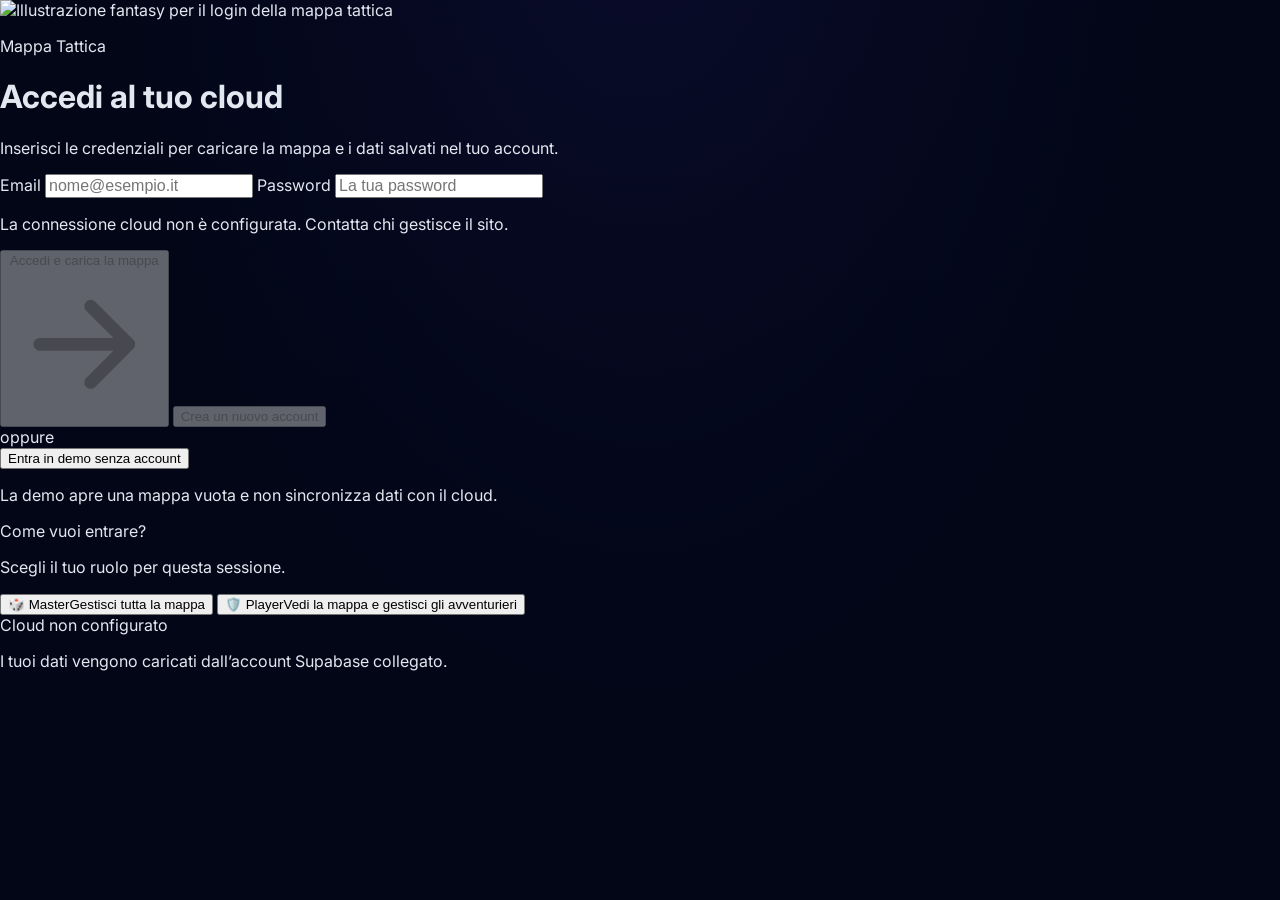
==== commit 41ef6cea: "Aggiorna cache del gestore pedine corretto" ====
--- a/index.html
+++ b/index.html
@@ -503,7 +503,7 @@
     <script src="https://cdn.jsdelivr.net/npm/@supabase/supabase-js@2"></script>
     <script src="./supabase-config.js?v=mapfit1"></script>
     <script src="./youtube-music.js"></script>
-    <script src="./tokens.js?v=token-init-20261017"></script>
+    <script src="./tokens.js?v=token-fixed-20261017-2"></script>
     <script>
         const state = {
             map: { cols: 20, rows: 15, widthPx: 800, heightPx: 600, bg: '#334155', showGrid: true, cellSize: 40, snapToGrid: true, autoFitImage: true },
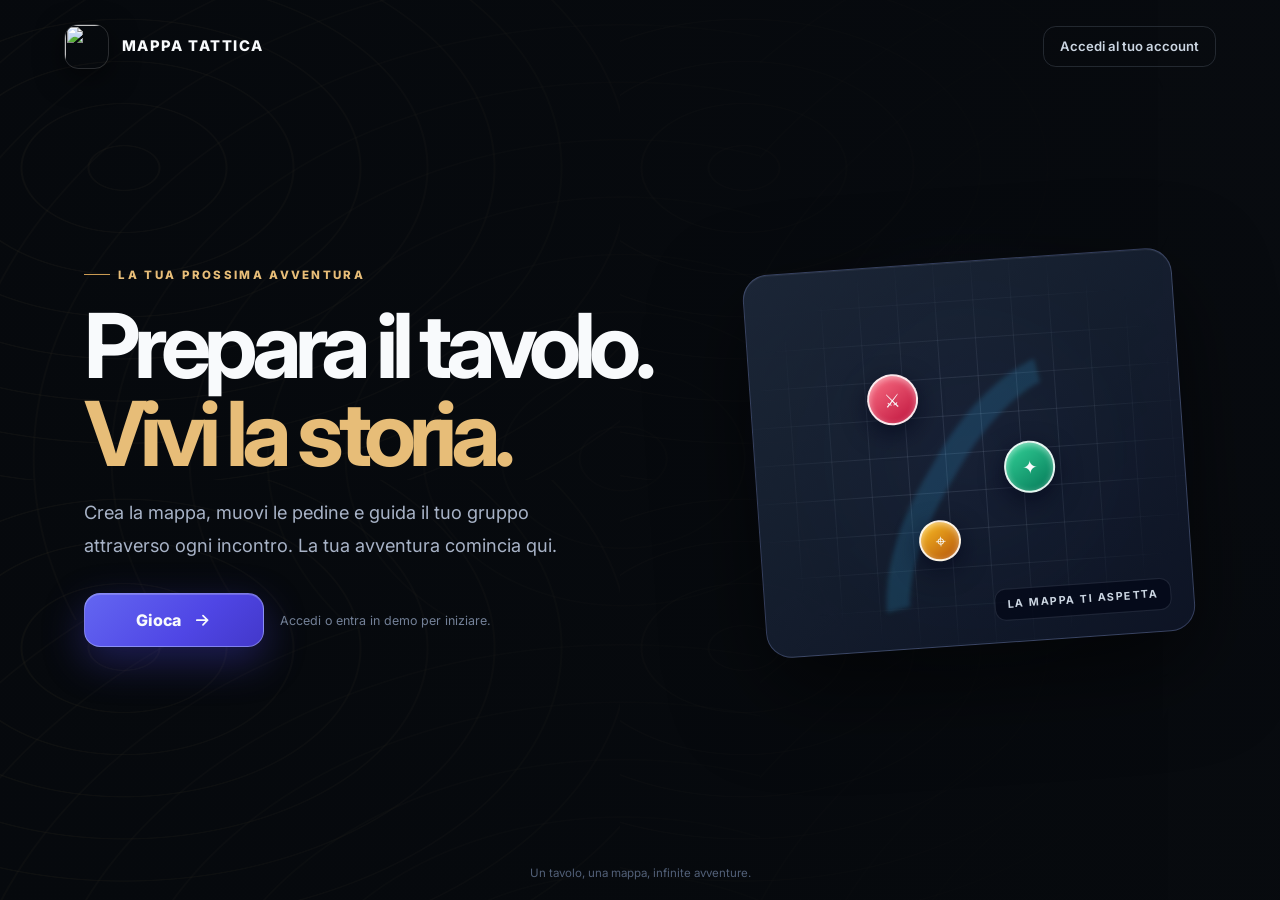
==== commit 585d7199: "Publish D&D welcome page and background" ====
--- a/index.html
+++ b/index.html
@@ -1,1398 +1,87 @@
-<!DOCTYPE html>
+<!doctype html>
 <html lang="it">
 <head>
-    <meta charset="UTF-8">
-    <meta name="viewport" content="width=device-width, initial-scale=1.0">
+    <meta charset="utf-8">
+    <meta name="viewport" content="width=device-width, initial-scale=1">
+    <meta name="theme-color" content="#080d19">
+    <meta name="description" content="Entra nella tua mappa tattica per le avventure di Dungeons & Dragons.">
     <link rel="icon" type="image/jpeg" href="https://i.pinimg.com/736x/0a/ee/a0/0aeea062d5a14faf9921e96d3658ff60.jpg">
-    <title>Mappa Tattica D&D</title>
-    <script>
-        (() => {
-            const params = new URLSearchParams(window.location.search);
-            let entry = params.get('entry');
-            try { entry ||= sessionStorage.getItem('dnd-cloud-login-approved'); } catch (error) {}
-            if (entry !== 'account' && entry !== 'demo') window.location.replace('./login.html');
-        })();
-    </script>
-    <script src="https://cdn.tailwindcss.com"></script>
-    <link href="https://fonts.googleapis.com/css2?family=Inter:wght@400;500;600;700&display=swap" rel="stylesheet">
+    <link rel="preconnect" href="https://fonts.googleapis.com">
+    <link rel="preconnect" href="https://fonts.gstatic.com" crossorigin>
+    <link href="https://fonts.googleapis.com/css2?family=Inter:wght@400;500;600;700;800&display=swap" rel="stylesheet">
+    <title>Mappa Tattica D&amp;D</title>
     <style>
-        :root {
-            --cell-size: 50px;
-        }
-        
-        body {
-            font-family: 'Inter', sans-serif;
-            background-color: #0f172a;
-            color: #e2e8f0;
-            margin: 0;
-            overflow: hidden;
-            user-select: none;
-        }
-
-        body.auth-checking { visibility: visible; }
-        #auth-loading {
-            position: fixed;
-            inset: 0;
-            z-index: 9999;
-            display: flex;
-            align-items: center;
-            justify-content: center;
-            background: #0f172a;
-            color: #cbd5e1;
-            font: 500 14px Inter, sans-serif;
-        }
-        body:not(.auth-checking) #auth-loading { display: none; }
-        body.player-mode #map-controls > section:not(:first-child),
-        body.player-mode #map-controls > youtube-music,
-        body.player-mode #map-controls > div:last-child { display: none !important; }
-        body.player-mode #map-controls { gap: 1rem; }
-        body.player-mode #map-sidebar-header h1::after { content: ' · Player'; color: #6ee7b7; font-size: .7rem; }
-
-        /* Use the visible mobile viewport when browser chrome expands or collapses. */
-        @supports (height: 100dvh) {
-            body.h-screen { height: 100dvh; }
-        }
-
-        ::-webkit-scrollbar { width: 6px; height: 6px; }
-        ::-webkit-scrollbar-track { background: #1e293b; }
-        ::-webkit-scrollbar-thumb { background: #475569; border-radius: 3px; }
-        ::-webkit-scrollbar-thumb:hover { background: #64748b; }
-
-        .grid-pattern {
-            background-size: var(--cell-size) var(--cell-size);
-            background-image: 
-                linear-gradient(to right, rgba(255, 255, 255, 0.18) 1px, transparent 1px),
-                linear-gradient(to bottom, rgba(255, 255, 255, 0.18) 1px, transparent 1px);
-            background-color: #334155;
-            background-position: top left;
-            box-shadow: 0 0 50px rgba(0,0,0,0.6);
-        }
-
-        .token {
-            position: absolute;
-            border-radius: 50%;
-            border: 2px solid rgba(255, 255, 255, 0.85);
-            box-shadow: 0 4px 6px -1px rgba(0, 0, 0, 0.5), inset 0 2px 4px rgba(255,255,255,0.3);
-            display: flex;
-            align-items: center;
-            justify-content: center;
-            font-weight: 700;
-            color: white;
-            text-shadow: 1px 1px 3px black;
-            cursor: grab;
-            box-sizing: border-box;
-            z-index: 10;
-        }
-        
-        .token:active {
-            cursor: grabbing;
-            transform: scale(1.03);
-            z-index: 50;
-        }
-
-        .palette-item {
-            cursor: grab;
-        }
-
-        #map-viewport, .token { touch-action: none; }
-
-        details > summary { list-style: none; }
-        details > summary::-webkit-details-marker { display: none; }
-        details[open] .saved-maps-chevron { transform: rotate(180deg); }
-
-        #map-sidebar-header {
-            min-height: 64px;
-            padding-top: max(0.75rem, env(safe-area-inset-top));
-        }
-
-        #map-controls { overscroll-behavior: contain; }
-        #btn-toggle-edit #menu-open-icon,
-        #btn-toggle-edit[aria-expanded="true"] #menu-closed-icon { display: none; }
-        #btn-toggle-edit[aria-expanded="true"] #menu-open-icon { display: block; }
-        
-        #map-wrapper.panning {
-            cursor: grabbing;
-        }
-
-        @media (max-width: 768px) {
-            body { flex-direction: column; }
-            aside {
-                position: fixed;
-                inset: 0;
-                width: 100vw !important;
-                height: 100vh;
-                min-height: 0;
-                max-height: none;
-                flex: none;
-                border: 0;
-                border-radius: 0;
-                background: linear-gradient(165deg, #111c31 0%, #0f172a 100%);
-                box-shadow: 0 18px 48px rgba(0, 0, 0, 0.5);
-                transform: translateX(0);
-                transition: transform 260ms cubic-bezier(0.22, 1, 0.36, 1);
-            }
-            #map-viewport { flex: 1 1 auto; min-height: 0; width: 100%; }
-            #map-sidebar-header {
-                min-height: 68px;
-                padding-left: max(1rem, env(safe-area-inset-left));
-                padding-right: max(1rem, env(safe-area-inset-right));
-                background: rgba(2, 6, 23, 0.92);
-                backdrop-filter: blur(14px);
-            }
-            #map-sidebar-header h1 { font-size: 0.95rem; }
-            #btn-toggle-edit {
-                min-height: 42px;
-                padding: 0 0.9rem;
-                border: 1px solid rgba(129, 140, 248, 0.4);
-                border-radius: 999px;
-                background: linear-gradient(135deg, #4f46e5, #4338ca);
-                color: #fff;
-                box-shadow: 0 5px 16px rgba(79, 70, 229, 0.28);
-                font-size: 0.8rem;
-                font-weight: 600;
-                transition: transform 140ms ease, box-shadow 140ms ease, background 140ms ease;
-            }
-            #btn-toggle-edit:active { transform: scale(0.97); }
-            #map-controls {
-                padding: 0.85rem max(0.85rem, env(safe-area-inset-right)) calc(1rem + env(safe-area-inset-bottom)) max(0.85rem, env(safe-area-inset-left));
-                scrollbar-width: thin;
-            }
-            aside.sidebar-collapsed {
-                height: 100vh;
-                min-height: 0;
-                max-height: none;
-                transform: translateX(-102%);
-                pointer-events: none;
-            }
-            #map-controls > section, #map-controls > token-manager > section { border-color: rgba(71, 85, 105, 0.72); }
-            aside button, aside input:not([type="checkbox"]):not([type="range"]):not([type="color"]), aside select {
-                min-height: 44px;
-            }
-            aside input:not([type="checkbox"]):not([type="range"]):not([type="color"]), aside select {
-                font-size: 16px;
-            }
-            #token-palette-adventurers, #token-palette-enemies { max-height: 120px; }
-            #btn-zoom-in, #btn-zoom-out { min-width: 44px; min-height: 44px; }
-            .mobile-edit-toggle { display: inline-flex; }
-            aside.sidebar-collapsed #map-controls { display: none; }
-            #btn-open-menu {
-                position: absolute;
-                z-index: 30;
-                top: max(0.85rem, env(safe-area-inset-top));
-                left: max(0.85rem, env(safe-area-inset-left));
-                display: inline-flex;
-                align-items: center;
-                justify-content: center;
-                gap: 0.55rem;
-                min-height: 46px;
-                padding: 0 1rem;
-                border: 1px solid rgba(129, 140, 248, 0.42);
-                border-radius: 999px;
-                background: rgba(49, 46, 129, 0.94);
-                color: #fff;
-                box-shadow: 0 8px 24px rgba(2, 6, 23, 0.52);
-                backdrop-filter: blur(12px);
-                font-size: 0.85rem;
-                font-weight: 600;
-                transition: opacity 160ms ease, transform 160ms ease;
-            }
-            body.mobile-menu-open #btn-open-menu {
-                opacity: 0;
-                pointer-events: none;
-                transform: translateY(-5px);
-            }
-        }
-
-        @supports (height: 100dvh) {
-            @media (max-width: 768px) {
-                aside, aside.sidebar-collapsed { height: 100dvh; }
-            }
-        }
-
-        @media (prefers-reduced-motion: reduce) {
-            #btn-toggle-edit, #btn-open-menu, #map-sidebar { transition: none; }
-        }
-
-        .mobile-edit-toggle { display: none; }
-        @media (max-width: 768px) {
-            #btn-toggle-edit.mobile-edit-toggle { display: inline-flex; }
-        }
-
-        /* Sidebar refresh: clearer hierarchy, softer surfaces and consistent controls. */
-        #map-sidebar {
-            background: linear-gradient(165deg, #111c31 0%, #0b1220 100%);
-            border-color: rgba(100, 116, 139, 0.28);
-            box-shadow: 18px 0 48px rgba(2, 6, 23, 0.28);
-        }
-        #map-sidebar-header {
-            background: linear-gradient(110deg, rgba(30, 41, 59, 0.94), rgba(15, 23, 42, 0.98));
-            border-color: rgba(100, 116, 139, 0.25);
-        }
-        #map-sidebar-header h1 { letter-spacing: -0.025em; }
-        #map-controls { padding: 1rem; gap: 1rem; }
-        #map-controls > token-manager {
-            display: flex;
-            flex-direction: column;
-            gap: 1rem;
-        }
-        #map-controls > section, #map-controls > token-manager > section {
-            border: 1px solid rgba(100, 116, 139, 0.3);
-            border-radius: 1rem;
-            background: linear-gradient(145deg, rgba(30, 41, 59, 0.78), rgba(15, 23, 42, 0.82));
-            box-shadow: 0 10px 26px rgba(2, 6, 23, 0.18), inset 0 1px rgba(255,255,255,0.025);
-            padding: 1rem;
-        }
-        #map-controls > section h2,
-        #map-controls > token-manager > section h2,
-        #map-controls > section > details > summary { letter-spacing: 0.09em; }
-        #map-controls details:not(#cloud-sync-details) {
-            border-color: rgba(100, 116, 139, 0.32);
-            border-radius: 0.8rem;
-            background: rgba(2, 6, 23, 0.32);
-            transition: border-color 160ms ease, background 160ms ease;
-        }
-        #map-controls details:not(#cloud-sync-details):hover,
-        #map-controls details:not(#cloud-sync-details)[open] {
-            border-color: rgba(129, 140, 248, 0.42);
-            background: rgba(15, 23, 42, 0.75);
-        }
-        #map-controls input[type="text"], #map-controls input[type="email"],
-        #map-controls input[type="password"], #map-controls select {
-            border-color: rgba(100, 116, 139, 0.48);
-            border-radius: 0.7rem;
-            background-color: rgba(2, 6, 23, 0.62);
-            transition: border-color 150ms ease, box-shadow 150ms ease;
-        }
-        #map-controls input[type="text"]:focus, #map-controls input[type="email"]:focus,
-        #map-controls input[type="password"]:focus, #map-controls select:focus {
-            border-color: rgba(129, 140, 248, 0.8);
-            box-shadow: 0 0 0 3px rgba(99, 102, 241, 0.14);
-        }
-        #map-controls button, #map-controls label[for] { transition: filter 150ms ease, transform 150ms ease; }
-        #map-controls button:hover { filter: brightness(1.12); }
-        #map-controls button:active { transform: scale(0.98); }
-        #btn-open-menu, #btn-toggle-edit { -webkit-tap-highlight-color: transparent; }
-        #token-palette-adventurers, #token-palette-enemies { padding-top: 0.2rem; }
-        #map-controls .palette-item {
-            min-height: 3.25rem;
-            border-color: rgba(100, 116, 139, 0.34);
-            border-radius: 0.8rem;
-            background: rgba(30, 41, 59, 0.66);
-            padding: 0.55rem;
-        }
-        #map-controls .palette-item:hover {
-            border-color: rgba(129, 140, 248, 0.5);
-            background: rgba(51, 65, 85, 0.72);
-            transform: translateY(-1px);
-        }
-        #map-controls .palette-avatar { width: 2.25rem; height: 2.25rem; }
-        #map-controls > div:last-child { border-color: rgba(100, 116, 139, 0.24); }
-        @media (min-width: 769px) {
-            #map-sidebar { width: 22rem; }
-            #map-sidebar { transition: margin-left 240ms cubic-bezier(0.22, 1, 0.36, 1); }
-            #btn-toggle-edit {
-                display: inline-flex;
-                min-height: 36px;
-                padding: 0 0.7rem;
-                border: 1px solid rgba(129, 140, 248, 0.35);
-                border-radius: 0.75rem;
-                background: rgba(79, 70, 229, 0.16);
-                color: #c7d2fe;
-                font-size: 0.7rem;
-                font-weight: 600;
-                transition: background 150ms ease, border-color 150ms ease;
-            }
-            #btn-toggle-edit:hover { background: rgba(79, 70, 229, 0.28); border-color: rgba(129, 140, 248, 0.6); }
-            body.sidebar-collapsed #map-sidebar { margin-left: -22rem; }
-            body.sidebar-collapsed #btn-open-menu {
-                display: inline-flex;
-                align-items: center;
-                justify-content: center;
-                gap: 0.55rem;
-                position: absolute;
-                z-index: 30;
-                top: 1rem;
-                left: 1rem;
-                min-height: 44px;
-                padding: 0 1rem;
-                border: 1px solid rgba(129, 140, 248, 0.42);
-                border-radius: 999px;
-                background: rgba(49, 46, 129, 0.94);
-                color: #fff;
-                box-shadow: 0 8px 24px rgba(2, 6, 23, 0.52);
-                backdrop-filter: blur(12px);
-                font-size: 0.85rem;
-                font-weight: 600;
-            }
-        }
+        :root { color-scheme: dark; font-family: Inter, system-ui, sans-serif; background: #090c11; color: #f8fafc; }
+        * { box-sizing: border-box; }
+        body { min-height: 100vh; margin: 0; overflow-x: hidden; background-color: #090c11; background-image: linear-gradient(90deg, rgba(7,10,14,.94) 0%, rgba(7,10,14,.82) 46%, rgba(7,10,14,.55) 100%), linear-gradient(0deg, rgba(7,10,14,.66), transparent 45%), url("https://images.unsplash.com/photo-1651677584025-6c844f0bd65c?auto=format&fit=crop&fm=jpg&q=85&w=2400"); background-position: center, center, center 53%; background-size: cover; background-attachment: fixed; }
+        body::before { position: fixed; inset: 0; z-index: 0; pointer-events: none; content: ""; opacity: .18; background-image: repeating-radial-gradient(ellipse at 20% 35%, transparent 0 34px, rgba(214,178,112,.22) 35px 36px, transparent 37px 67px), repeating-radial-gradient(ellipse at 82% 74%, transparent 0 42px, rgba(214,178,112,.16) 43px 44px, transparent 45px 78px), linear-gradient(115deg, rgba(3,7,9,.15), rgba(3,7,9,.76)); background-size: 620px 480px, 760px 620px, cover; mask-image: linear-gradient(90deg, #000, transparent 94%); }
+        a { color: inherit; text-decoration: none; }
+        .page { position: relative; z-index: 1; display: flex; min-height: 100vh; flex-direction: column; }
+        header { display: flex; align-items: center; justify-content: space-between; gap: 1rem; padding: 1.5rem clamp(1.25rem, 5vw, 5rem); }
+        .brand { display: inline-flex; align-items: center; gap: .8rem; font-size: .92rem; font-weight: 800; letter-spacing: .1em; }
+        .brand img { width: 2.8rem; height: 2.8rem; border: 1px solid rgba(255,255,255,.15); border-radius: .9rem; object-fit: cover; box-shadow: 0 8px 28px #0008; }
+        .header-link { padding: .7rem 1rem; border: 1px solid rgba(148,163,184,.2); border-radius: .8rem; color: #cbd5e1; font-size: .82rem; font-weight: 600; transition: border-color .2s, background .2s; }
+        .header-link:hover { border-color: rgba(165,180,252,.5); background: rgba(99,102,241,.12); }
+        main { display: grid; flex: 1; grid-template-columns: minmax(0, 1fr) minmax(280px, .8fr); align-items: center; gap: clamp(2rem, 7vw, 7rem); width: min(1240px, 100%); margin: 0 auto; padding: 3rem clamp(1.25rem, 5vw, 5rem) 5rem; }
+        .copy { max-width: 640px; }
+        .eyebrow { display: inline-flex; align-items: center; gap: .55rem; color: #e7bd78; font-size: .72rem; font-weight: 800; letter-spacing: .2em; text-transform: uppercase; }
+        .eyebrow::before { width: 1.6rem; height: 1px; background: #c99a52; content: ""; }
+        h1 { margin: 1.25rem 0 1rem; font-size: clamp(3rem, 7vw, 6rem); line-height: .98; letter-spacing: -.075em; }
+        h1 span { display: block; color: #e7bd78; }
+        .intro { max-width: 510px; color: #a8b3c7; font-size: clamp(1rem, 1.6vw, 1.14rem); line-height: 1.8; }
+        .actions { display: flex; flex-wrap: wrap; align-items: center; gap: 1rem; margin-top: 2rem; }
+        .play { display: inline-flex; align-items: center; justify-content: center; gap: .75rem; min-width: 180px; padding: 1rem 1.35rem; border: 1px solid rgba(199,210,254,.42); border-radius: 1rem; background: linear-gradient(135deg, #6366f1, #4f46e5 60%, #4338ca); box-shadow: 0 14px 40px rgba(79,70,229,.34), inset 0 1px rgba(255,255,255,.2); font-size: 1rem; font-weight: 800; transition: transform .18s, box-shadow .18s; }
+        .play:hover { transform: translateY(-2px); box-shadow: 0 18px 48px rgba(79,70,229,.46), inset 0 1px rgba(255,255,255,.2); }
+        .play svg { width: 1.15rem; height: 1.15rem; }
+        .hint { color: #738097; font-size: .78rem; }
+        .art { position: relative; display: grid; min-height: 420px; place-items: center; }
+        .glow { position: absolute; width: min(31rem, 80vw); aspect-ratio: 1; border-radius: 50%; background: radial-gradient(circle, rgba(99,102,241,.24), rgba(30,41,59,.08) 52%, transparent 70%); filter: blur(6px); }
+        .map-card { position: relative; width: min(430px, 100%); aspect-ratio: 1.12; overflow: hidden; transform: rotate(-4deg); border: 1px solid rgba(165,180,252,.25); border-radius: 1.6rem; background: linear-gradient(145deg, rgba(30,41,59,.9), rgba(15,23,42,.82)); box-shadow: 0 34px 90px #0008, inset 0 1px rgba(255,255,255,.06); }
+        .map-grid { position: absolute; inset: 0; background-image: linear-gradient(rgba(148,163,184,.16) 1px, transparent 1px), linear-gradient(90deg, rgba(148,163,184,.16) 1px, transparent 1px); background-size: 38px 38px; mask-image: radial-gradient(ellipse, #000 25%, transparent 78%); }
+        .map-river { position: absolute; top: 20%; left: 37%; width: 45%; height: 95%; transform: rotate(34deg); border: 25px solid transparent; border-left-color: rgba(56,189,248,.17); border-radius: 46%; filter: blur(2px); }
+        .pin { position: absolute; display: grid; width: 3.2rem; height: 3.2rem; place-items: center; border: 2px solid rgba(255,255,255,.88); border-radius: 50%; background: linear-gradient(145deg, #fb7185, #be123c); box-shadow: 0 8px 25px #020617a6, inset 0 2px 6px #fff7; font-size: 1.15rem; }
+        .pin.one { top: 28%; left: 27%; }
+        .pin.two { top: 48%; left: 58%; background: linear-gradient(145deg, #34d399, #047857); }
+        .pin.three { top: 67%; left: 37%; width: 2.6rem; height: 2.6rem; background: linear-gradient(145deg, #fbbf24, #b45309); }
+        .map-label { position: absolute; right: 1.4rem; bottom: 1.3rem; padding: .55rem .75rem; border: 1px solid rgba(148,163,184,.18); border-radius: .7rem; background: rgba(2,6,23,.68); color: #cbd5e1; font-size: .67rem; font-weight: 700; letter-spacing: .14em; text-transform: uppercase; }
+        footer { padding: 1.25rem; color: #526078; text-align: center; font-size: .72rem; }
+        @media (max-width: 800px) { main { grid-template-columns: 1fr; gap: 1rem; padding-top: 3.5rem; } .art { min-height: 300px; } .map-card { width: min(360px, 88vw); } .header-link { font-size: .75rem; } }
+        @media (max-width: 420px) { .brand { font-size: .75rem; } .brand img { width: 2.35rem; height: 2.35rem; } .actions { align-items: flex-start; flex-direction: column; } }
+        @media (prefers-reduced-motion: reduce) { *, *::before, *::after { scroll-behavior: auto !important; transition-duration: .01ms !important; } }
     </style>
 </head>
-<body class="auth-checking flex h-screen w-screen bg-slate-950 font-sans">
-    <div id="auth-loading" role="status" aria-live="polite">Verifico l’accesso…</div>
-
-    <!-- Barra Laterale -->
-    <aside id="map-sidebar" class="w-80 bg-slate-900 border-r border-slate-700 flex flex-col shadow-2xl z-20 shrink-0">
-        <div id="map-sidebar-header" class="p-3.5 border-b border-slate-700 bg-slate-950 flex items-center justify-between gap-2">
-            <h1 class="text-base font-bold text-white flex items-center gap-2">
-                <svg class="w-5 h-5 text-indigo-400" fill="none" stroke="currentColor" viewBox="0 0 24 24"><path stroke-linecap="round" stroke-linejoin="round" stroke-width="2" d="M9 20l-5.447-2.724A1 1 0 013 16.382V5.618a1 1 0 011.447-.894L9 7m0 13l6-3m-6 3V7m6 10l4.553 2.276A1 1 0 0021 18.382V7.618a1 1 0 00-.553-.894L15 4m0 13V4m0 0L9 7"></path></svg>
-                Mappa Tattica D&D
-            </h1>
-            <button id="btn-toggle-edit" class="mobile-edit-toggle items-center justify-center gap-2 text-xs" aria-expanded="false" aria-controls="map-controls" aria-label="Apri il menu di modifica">
-                <svg id="menu-closed-icon" class="h-5 w-5" viewBox="0 0 24 24" fill="none" stroke="currentColor" stroke-width="2.5" stroke-linecap="round" stroke-linejoin="round" aria-hidden="true"><path d="m11 6 6 6-6 6M5 6l6 6-6 6"/></svg>
-                <svg id="menu-open-icon" class="h-5 w-5" viewBox="0 0 24 24" fill="none" stroke="currentColor" stroke-width="2.5" stroke-linecap="round" stroke-linejoin="round" aria-hidden="true"><path d="m13 18-6-6 6-6M19 18l-6-6 6-6"/></svg>
-                <span id="edit-toggle-label" class="sr-only">Menu</span>
-            </button>
-        </div>
-
-        <div id="map-controls" class="flex-1 min-h-0 overflow-y-auto p-3.5 space-y-4">
-
-            <section class="bg-slate-800/90 p-3 rounded-lg border border-slate-700 text-xs">
-                <details id="cloud-sync-details">
-                    <summary class="flex items-center justify-between gap-3 cursor-pointer select-none font-semibold text-slate-300 uppercase tracking-wider hover:text-white">
-                        <span class="flex min-w-0 items-center gap-2">
-                            <svg class="h-4 w-4 shrink-0 text-sky-300" viewBox="0 0 24 24" fill="none" stroke="currentColor" stroke-width="1.8" stroke-linecap="round" stroke-linejoin="round" aria-hidden="true"><path d="M7.5 18a4.5 4.5 0 0 1-.6-8.96A6 6 0 0 1 18.5 10a4 4 0 0 1-.5 8H7.5Z"/></svg>
-                            <span class="truncate">Cloud</span>
-                            <span id="cloud-connection-status" role="status" aria-live="polite" class="inline-flex shrink-0 items-center gap-1 rounded-full border px-2 py-1 text-[10px] font-bold normal-case tracking-normal text-rose-300 bg-rose-950/70 border-rose-900">
-                                <span class="h-1.5 w-1.5 rounded-full bg-rose-400" aria-hidden="true"></span>
-                                Offline
-                            </span>
-                        </span>
-                        <svg class="saved-maps-chevron w-4 h-4 shrink-0 transition-transform" viewBox="0 0 20 20" fill="currentColor" aria-hidden="true"><path fill-rule="evenodd" d="M5.23 7.21a.75.75 0 0 1 1.06.02L10 11.168l3.71-3.938a.75.75 0 1 1 1.09 1.032l-4.255 4.515a.75.75 0 0 1-1.09 0L5.21 8.263a.75.75 0 0 1 .02-1.052Z" clip-rule="evenodd"/></svg>
-                    </summary>
-                    <div class="pt-2">
-                <p id="cloud-status" class="text-slate-400 mb-2">Controllo configurazione cloud…</p>
-                <button id="demo-return-login" type="button" class="hidden w-full rounded-lg border border-indigo-500/40 bg-indigo-950/50 px-3 py-2.5 text-left font-semibold text-indigo-200 transition hover:border-indigo-400/70 hover:bg-indigo-900/60">
-                    ← Torna al login
-                </button>
-                <div id="cloud-auth-form" class="space-y-2 hidden">
-                    <input type="email" id="cloud-email" autocomplete="username" placeholder="La tua email" class="w-full bg-slate-900 border border-slate-600 rounded px-2 py-1.5 text-xs text-white focus:outline-none focus:border-indigo-500">
-                    <input type="password" id="cloud-password" autocomplete="current-password" placeholder="Password (almeno 8 caratteri)" class="w-full bg-slate-900 border border-slate-600 rounded px-2 py-1.5 text-xs text-white focus:outline-none focus:border-indigo-500">
-                    <div class="flex gap-2">
-                        <button id="cloud-sign-in" type="button" class="flex-1 bg-indigo-600 hover:bg-indigo-500 text-white py-1.5 rounded font-medium">Accedi</button>
-                        <button id="cloud-sign-up" type="button" class="flex-1 bg-slate-700 hover:bg-slate-600 text-white py-1.5 rounded font-medium">Crea account</button>
-                    </div>
-                </div>
-                <div id="cloud-account-controls" class="hidden">
-                    <div class="flex items-center justify-between gap-2">
-                        <span id="cloud-account-email" class="text-slate-300 truncate"></span>
-                        <button id="cloud-sign-out" type="button" class="text-rose-300 hover:text-rose-200 border border-rose-900 rounded px-2 py-1 shrink-0">Esci</button>
-                    </div>
-                    <button id="cloud-change-role" type="button" class="mt-2 w-full rounded-lg border border-indigo-500/35 bg-indigo-950/40 px-3 py-2 text-left font-semibold text-indigo-200 transition hover:border-indigo-400/60 hover:bg-indigo-900/50">↩ Torna alla scelta Master / Player</button>
-                    <div class="grid grid-cols-2 gap-2 mt-2">
-                        <button id="cloud-export-data" type="button" class="bg-slate-700 hover:bg-slate-600 text-slate-200 py-1.5 rounded">Esporta backup</button>
-                        <label class="bg-slate-700 hover:bg-slate-600 text-slate-200 py-1.5 rounded text-center cursor-pointer">Importa backup<input id="cloud-import-data" type="file" accept="application/json,.json" class="hidden"></label>
-                    </div>
-                </div>
-                    </div>
-                </details>
-            </section>
-            
-            <!-- Impostazioni Mappa -->
-            <section class="bg-slate-800/90 p-3 rounded-lg border border-slate-700 text-xs">
-                <h2 class="mb-2.5 flex items-center gap-2 font-semibold uppercase tracking-wider text-slate-300">
-                    <img src="https://i.pinimg.com/736x/f8/90/e6/f890e6806ef8283ea576d82315dec6a9.jpg" alt="" aria-hidden="true" class="h-6 w-6 rounded object-cover">
-                    <span>Impostazioni Mappa</span>
-                </h2>
-                <div class="mb-2">
-                    <label class="block text-slate-400 mb-1">Sfondo (URL Immagine o Colore HEX)</label>
-                    <input type="text" id="map-bg" placeholder="es. #228b22 o https://..." class="w-full bg-slate-900 border border-slate-600 rounded px-2 py-1 text-xs text-white focus:outline-none focus:border-indigo-500">
-                </div>
-                <details class="mb-3 rounded-md border border-slate-700 bg-slate-900/60">
-                    <summary class="flex items-center justify-between cursor-pointer select-none px-2 py-2 text-slate-300 hover:text-white">
-                        <span>Elenco mappe</span>
-                        <svg class="saved-maps-chevron w-3.5 h-3.5 transition-transform" viewBox="0 0 20 20" fill="currentColor" aria-hidden="true"><path fill-rule="evenodd" d="M5.23 7.21a.75.75 0 0 1 1.06.02L10 11.168l3.71-3.938a.75.75 0 1 1 1.09 1.032l-4.255 4.515a.75.75 0 0 1-1.09 0L5.21 8.263a.75.75 0 0 1 .02-1.052Z" clip-rule="evenodd"/></svg>
-                    </summary>
-                    <div class="px-2 pb-2">
-                        <div class="flex gap-1.5 mb-2">
-                            <input type="text" id="saved-map-name" placeholder="Nome mappa" class="min-w-0 flex-1 bg-slate-950 border border-slate-700 rounded px-2 py-1 text-xs text-white focus:outline-none focus:border-indigo-500">
-                            <button id="btn-save-map" class="bg-indigo-600 hover:bg-indigo-500 text-white px-2 py-1 rounded font-medium transition shrink-0">Salva</button>
-                        </div>
-                        <div id="saved-maps-list" class="flex flex-col gap-1 max-h-32 overflow-y-auto pr-1">
-                            <p id="empty-saved-maps" class="text-slate-500 text-center py-2 italic">Nessuna mappa salvata</p>
-                        </div>
-                        <p class="text-[10px] text-slate-500 mt-1">Salva il nome e l’URL inserito sopra per richiamare la mappa.</p>
-                    </div>
-                </details>
-                <div class="flex gap-2">
-                    <button id="btn-map-options" aria-label="Opzioni mappa" title="Opzioni mappa" aria-expanded="false" aria-controls="map-options" class="bg-slate-700 hover:bg-slate-600 text-slate-200 w-8 h-8 inline-flex items-center justify-center rounded transition border border-slate-600 shrink-0">
-                        <svg class="w-4 h-4" viewBox="0 0 24 24" fill="none" stroke="currentColor" stroke-width="2" stroke-linecap="round" stroke-linejoin="round" aria-hidden="true">
-                            <path d="M12 8a4 4 0 1 0 0 8 4 4 0 0 0 0-8Z" />
-                            <path d="m19.4 15 .1.1a1.7 1.7 0 0 1-2.4 2.4l-.1-.1a1.7 1.7 0 0 0-2.9 1.2v.2a1.7 1.7 0 0 1-3.4 0v-.2a1.7 1.7 0 0 0-2.9-1.2l-.1.1a1.7 1.7 0 0 1-2.4-2.4l.1-.1a1.7 1.7 0 0 0-1.2-2.9H4a1.7 1.7 0 0 1 0-3.4h.2a1.7 1.7 0 0 0 1.2-2.9l-.1-.1a1.7 1.7 0 0 1 2.4-2.4l.1.1a1.7 1.7 0 0 0 2.9-1.2V2a1.7 1.7 0 0 1 3.4 0v.2a1.7 1.7 0 0 0 2.9 1.2l.1-.1a1.7 1.7 0 0 1 2.4 2.4l-.1.1a1.7 1.7 0 0 0 1.2 2.9h.2a1.7 1.7 0 0 1 0 3.4h-.2a1.7 1.7 0 0 0-1.2 2.9Z" />
-                        </svg>
-                    </button>
-                    <button id="btn-update-map" class="flex-1 bg-indigo-600 hover:bg-indigo-500 text-white py-1.5 rounded transition font-medium">Aggiorna Mappa</button>
-                </div>
-                <div id="map-options" class="hidden mt-3 border-t border-slate-700 pt-3">
-                    <div class="space-y-2 mb-3">
-                        <label class="flex items-center gap-2 text-slate-300 cursor-pointer select-none">
-                            <input type="checkbox" id="toggle-grid" checked class="w-3.5 h-3.5 text-indigo-600 bg-slate-900 border-slate-600 rounded focus:ring-0 cursor-pointer">
-                            <span>Mostra linee griglia</span>
-                        </label>
-                        <label class="flex items-center gap-2 text-slate-300 cursor-pointer select-none">
-                            <input type="checkbox" id="snap-to-grid" checked class="w-3.5 h-3.5 text-indigo-600 bg-slate-900 border-slate-600 rounded focus:ring-0 cursor-pointer">
-                            <span>Allinea le pedine alla griglia</span>
-                        </label>
-                        <label class="flex items-center gap-2 text-slate-300 cursor-pointer select-none">
-                            <input type="checkbox" id="auto-fit-image" checked class="w-3.5 h-3.5 text-indigo-600 bg-slate-900 border-slate-600 rounded focus:ring-0 cursor-pointer">
-                            <span>Adatta automaticamente la mappa all’immagine</span>
-                        </label>
-                    </div>
-                    <div class="grid grid-cols-2 gap-2 mb-3">
-                        <div>
-                            <label for="map-cols" class="block text-slate-400 mb-1">Colonne (X)</label>
-                            <input type="number" id="map-cols" value="20" min="5" max="200" class="w-full bg-slate-900 border border-slate-600 rounded px-2 py-1 text-xs text-white focus:outline-none focus:border-indigo-500">
-                        </div>
-                        <div>
-                            <label for="map-rows" class="block text-slate-400 mb-1">Righe (Y)</label>
-                            <input type="number" id="map-rows" value="15" min="5" max="200" class="w-full bg-slate-900 border border-slate-600 rounded px-2 py-1 text-xs text-white focus:outline-none focus:border-indigo-500">
-                        </div>
-                    </div>
-                    <label for="cell-size" class="block text-slate-400 mb-1">Dimensione celle (px)</label>
-                    <div class="flex items-center gap-2">
-                        <input type="range" id="cell-size" min="5" max="100" step="1" value="40" class="flex-1 accent-indigo-500">
-                        <input type="number" id="cell-size-number" min="5" max="100" step="1" value="40" aria-label="Dimensione celle in pixel" class="w-16 bg-slate-900 border border-slate-600 rounded px-2 py-1 text-xs text-white text-right focus:outline-none focus:border-indigo-500">
-                        <span class="text-slate-400">px</span>
-                    </div>
-                    <p class="text-[10px] text-slate-500 mt-1">Ridimensiona la griglia e le pedine sulla mappa.</p>
+<body>
+    <div class="page">
+        <header>
+            <a class="brand" href="./index.html" aria-label="Mappa Tattica D&D, home">
+                <img src="https://i.pinimg.com/736x/0a/ee/a0/0aeea062d5a14faf9921e96d3658ff60.jpg" alt="">
+                <span>MAPPA TATTICA</span>
+            </a>
+            <a class="header-link" href="./login.html">Accedi al tuo account</a>
+        </header>
+        <main>
+            <section class="copy" aria-labelledby="welcome-title">
+                <div class="eyebrow">La tua prossima avventura</div>
+                <h1 id="welcome-title">Prepara il tavolo.<span>Vivi la storia.</span></h1>
+                <p class="intro">Crea la mappa, muovi le pedine e guida il tuo gruppo attraverso ogni incontro. La tua avventura comincia qui.</p>
+                <div class="actions">
+                    <a class="play" href="./login.html">
+                        <span>Gioca</span>
+                        <svg viewBox="0 0 24 24" fill="none" stroke="currentColor" stroke-width="2.2" stroke-linecap="round" stroke-linejoin="round" aria-hidden="true"><path d="M5 12h14M13 6l6 6-6 6"/></svg>
+                    </a>
+                    <span class="hint">Accedi o entra in demo per iniziare.</span>
                 </div>
             </section>
-
-            <token-manager id="token-manager" class="block w-full"></token-manager>
-
-            <!-- Musica & Atmosfera YouTube -->
-            <youtube-music id="youtube-music" class="block w-full"></youtube-music>
-
-            <div class="text-[11px] text-slate-400 border-t border-slate-700 pt-3 space-y-1">
-                <p>🖱️ <b>Sinistro (Sfondo):</b> Pan visuale</p>
-                <p>🖱️ <b>Rotellina:</b> Zoom</p>
-                <p>✏️ <b>Doppio click (Pedina):</b> Modifica</p>
-                <p>❌ <b>Destro (Pedina):</b> Elimina</p>
+            <div class="art" aria-hidden="true">
+                <div class="glow"></div>
+                <div class="map-card">
+                    <div class="map-grid"></div><div class="map-river"></div>
+                    <span class="pin one">⚔</span><span class="pin two">✦</span><span class="pin three">⌖</span>
+                    <span class="map-label">La mappa ti aspetta</span>
+                </div>
             </div>
-        </div>
-    </aside>
-
-    <!-- Area Mappa -->
-    <main class="flex-1 relative bg-slate-950 overflow-hidden" id="map-viewport">
-        <button id="btn-open-menu" type="button" aria-label="Apri il menu di modifica" aria-controls="map-controls" class="hidden">
-            <svg class="w-5 h-5" viewBox="0 0 24 24" fill="none" stroke="currentColor" stroke-width="2" stroke-linecap="round" aria-hidden="true"><path d="M4 7h16M4 12h16M4 17h16"/></svg>
-            <span>Menu</span>
-        </button>
-        <div id="map-wrapper" class="absolute origin-top-left flex items-center justify-center min-w-full min-h-full">
-            <div id="map-container" class="grid-pattern relative border border-slate-700"></div>
-        </div>
-        
-        <!-- Controlli Zoom Flottanti -->
-        <div class="absolute bottom-5 right-5 flex bg-slate-800/90 rounded-lg shadow-xl border border-slate-700 overflow-hidden z-20 text-xs">
-            <button id="btn-zoom-out" class="p-2 hover:bg-slate-700 text-slate-300 font-bold" title="Zoom Out">−</button>
-            <div id="zoom-level" class="px-3 py-2 text-slate-200 border-x border-slate-700 flex items-center justify-center min-w-[3.5rem] font-medium">100%</div>
-            <button id="btn-zoom-in" class="p-2 hover:bg-slate-700 text-slate-300 font-bold" title="Zoom In">+</button>
-        </div>
-    </main>
-
-    <!-- Toast Notification -->
-    <div id="toast" class="fixed bottom-5 left-1/2 -translate-x-1/2 bg-slate-800 border border-slate-700 text-slate-200 text-xs px-3 py-2 rounded-lg shadow-xl opacity-0 transition-opacity duration-300 pointer-events-none z-50"></div>
-
-    <div id="server-offline-alert" class="hidden fixed inset-0 bg-slate-950/90 backdrop-blur-sm z-[100] items-center justify-center p-5">
-        <div class="max-w-sm rounded-xl border border-amber-700 bg-slate-900 p-5 text-center shadow-2xl">
-            <h2 class="text-lg font-bold text-amber-300 mb-2">Server della mappa spento</h2>
-            <p class="text-sm text-slate-300 mb-4">La scheda è ancora aperta, ma il server locale è stato chiuso. Riavvia <b>Avvia Mappa.bat</b>; poi premi Riprova per ricollegarti.</p>
-            <button id="btn-retry-server" class="bg-indigo-600 hover:bg-indigo-500 text-white px-4 py-2 rounded-lg font-medium transition">Riprova connessione</button>
-        </div>
+        </main>
+        <footer>Un tavolo, una mappa, infinite avventure.</footer>
     </div>
-
-    <script src="https://cdn.jsdelivr.net/npm/@supabase/supabase-js@2"></script>
-    <script src="./supabase-config.js?v=mapfit1"></script>
-    <script src="./youtube-music.js"></script>
-    <script src="./tokens.js?v=token-fixed-20261017-2"></script>
-    <script>
-        const state = {
-            map: { cols: 20, rows: 15, widthPx: 800, heightPx: 600, bg: '#334155', showGrid: true, cellSize: 40, snapToGrid: true, autoFitImage: true },
-            view: { scale: 1, panX: 0, panY: 0 },
-            palette: [],
-            boardTokens: [],
-            savedMaps: [],
-            editing: null // { type: 'palette'|'board', id: string }
-        };
-        const youtubeMusic = document.getElementById('youtube-music');
-        state.music = youtubeMusic.getSettings();
-        const tokenManager = document.getElementById('token-manager');
-        const STORAGE_KEY = 'dnd-tactical-map-tokens-v1';
-        const LOGIN_GATE_KEY = 'dnd-cloud-login-approved';
-        const cloudConfig = window.MAP_CLOUD_CONFIG || {};
-        const cloudEnabled = Boolean(cloudConfig.url && cloudConfig.anonKey && !cloudConfig.url.includes('INSERISCI') && !cloudConfig.anonKey.includes('INSERISCI') && window.supabase?.createClient);
-        const cloudClient = cloudEnabled ? window.supabase.createClient(cloudConfig.url, cloudConfig.anonKey, {
-            auth: { persistSession: true, detectSessionInUrl: false }
-        }) : null;
-        let cloudUser = null;
-        let cloudChannel = null;
-        let cloudSaveTimer = null;
-        let lastCloudStateJson = null;
-        let applyingCloudState = false;
-        const pageParams = new URLSearchParams(window.location.search);
-        let storedRole = null;
-        try { storedRole = sessionStorage.getItem('dnd-map-role'); } catch (error) {}
-        const playerMode = pageParams.get('mode') === 'player' || pageParams.get('role') === 'player' || storedRole === 'player';
-        const playerDeletedTokenIds = new Set();
-
-        const viewport = document.getElementById('map-viewport');
-        const wrapper = document.getElementById('map-wrapper');
-        const mapContainer = document.getElementById('map-container');
-        const zoomLevelText = document.getElementById('zoom-level');
-        const toggleGridCheckbox = document.getElementById('toggle-grid');
-        const cellSizeInput = document.getElementById('cell-size');
-        const cellSizeNumber = document.getElementById('cell-size-number');
-        const snapToGridCheckbox = document.getElementById('snap-to-grid');
-        const autoFitImageCheckbox = document.getElementById('auto-fit-image');
-        const mapSidebar = document.getElementById('map-sidebar');
-        const editToggleButton = document.getElementById('btn-toggle-edit');
-        const editToggleLabel = document.getElementById('edit-toggle-label');
-        const openMenuButton = document.getElementById('btn-open-menu');
-
-        tokenManager.configure({
-            state,
-            viewport,
-            wrapper,
-            mapContainer,
-            cellSize: () => cellSize(),
-            colorWithOpacity,
-            renderBoardTokens: () => renderBoardTokens(),
-            saveTokens: () => saveTokens(),
-            showToast: message => showToast(message),
-            isPlayerMode: () => playerMode,
-            markPlayerTokenDeleted: id => playerDeletedTokenIds.add(id)
-        });
-
-        function cellSize() { return state.map.cellSize; }
-        function mapWidth() { return state.map.widthPx || state.map.cols * cellSize(); }
-        function mapHeight() { return state.map.heightPx || state.map.rows * cellSize(); }
-
-        function isImageUrl(value) {
-            return /^https?:\/\//i.test(value) || value.startsWith('data:image');
-        }
-
-        async function authorizeMapEntry() {
-            let approvedEntry = new URLSearchParams(window.location.search).get('entry');
-            try { approvedEntry ||= sessionStorage.getItem(LOGIN_GATE_KEY); } catch (error) {}
-
-            if (approvedEntry === 'demo') {
-                return 'demo';
-            }
-
-            if (approvedEntry !== 'account' || !cloudEnabled) {
-                if (cloudClient) await cloudClient.auth.signOut({ scope: 'local' }).catch(() => {});
-                window.location.replace('./login.html');
-                return false;
-            }
-
-            try {
-                const sessionResult = await Promise.race([
-                    cloudClient.auth.getSession(),
-                    new Promise((_, reject) => window.setTimeout(() => reject(new Error('Verifica sessione scaduta')), 8000))
-                ]);
-                const { data, error } = sessionResult;
-                if (error || !data.session) throw error || new Error('Sessione non valida');
-                return playerMode ? 'player' : 'account';
-            } catch (error) {
-                try { sessionStorage.removeItem(LOGIN_GATE_KEY); } catch (storageError) {}
-                await cloudClient.auth.signOut({ scope: 'local' }).catch(() => {});
-                window.location.replace('./login.html');
-                return false;
-            }
-        }
-
-        async function init() {
-            const entryMode = await authorizeMapEntry();
-            if (!entryMode) return;
-            document.body.classList.toggle('player-mode', entryMode === 'player');
-            tokenManager.setPlayerMode?.(entryMode === 'player');
-            document.body.classList.remove('auth-checking');
-            renderPalette();
-            renderBoardTokens();
-            renderSavedMaps();
-            applyMapSettings();
-            setupPanningAndZoom();
-            setSidebarCollapsed(window.matchMedia('(max-width: 768px)').matches);
-            centerMap();
-            if (state.map.autoFitImage && isImageUrl(state.map.bg)) fitMapToImage(state.map.bg);
-            initializeCloudSync(entryMode === 'demo');
-        }
-
-        function setSidebarCollapsed(collapsed) {
-            mapSidebar.classList.toggle('sidebar-collapsed', collapsed);
-            document.body.classList.toggle('sidebar-collapsed', collapsed);
-            document.body.classList.toggle('mobile-menu-open', !collapsed);
-            editToggleButton.setAttribute('aria-expanded', String(!collapsed));
-            const isMobile = window.matchMedia('(max-width: 768px)').matches;
-            editToggleLabel.textContent = collapsed ? (isMobile ? 'Menu' : 'Mostra menu') : (isMobile ? 'Chiudi' : 'Nascondi menu');
-            editToggleButton.setAttribute('aria-label', collapsed ? 'Mostra le impostazioni e i controlli' : 'Nascondi le impostazioni e i controlli');
-            editToggleButton.title = collapsed ? 'Mostra la barra laterale' : 'Nascondi la barra laterale';
-        }
-
-        editToggleButton.addEventListener('click', () => {
-            setSidebarCollapsed(!mapSidebar.classList.contains('sidebar-collapsed'));
-            requestAnimationFrame(centerMap);
-        });
-
-        openMenuButton.addEventListener('click', () => {
-            setSidebarCollapsed(false);
-            requestAnimationFrame(centerMap);
-        });
-
-        window.addEventListener('keydown', (event) => {
-            if (event.key === 'Escape' && window.matchMedia('(max-width: 768px)').matches && !mapSidebar.classList.contains('sidebar-collapsed')) {
-                setSidebarCollapsed(true);
-                requestAnimationFrame(centerMap);
-            }
-        });
-
-        function loadSavedTokens() {
-            try {
-                const saved = JSON.parse(localStorage.getItem(STORAGE_KEY) || '{}');
-                state.palette = Array.isArray(saved.palette) ? saved.palette : [];
-                state.boardTokens = Array.isArray(saved.boardTokens) ? saved.boardTokens : [];
-                state.boardTokens.forEach(token => {
-                    if (token.templateId) return;
-                    const template = state.palette.find(item => item.name === token.name && item.color === token.color && item.size === token.size);
-                    if (template) token.templateId = template.id;
-                });
-                state.savedMaps = Array.isArray(saved.savedMaps) ? saved.savedMaps : [];
-                state.music = youtubeMusic.setSettings(saved.music, { emit: false });
-                if (saved.map && typeof saved.map === 'object') {
-                    state.map.cols = Math.max(5, Math.min(200, parseInt(saved.map.cols, 10) || state.map.cols));
-                    state.map.rows = Math.max(5, Math.min(200, parseInt(saved.map.rows, 10) || state.map.rows));
-                    state.map.cellSize = Math.max(5, Math.min(100, parseInt(saved.map.cellSize, 10) || state.map.cellSize));
-                    state.map.bg = typeof saved.map.bg === 'string' ? saved.map.bg : state.map.bg;
-                    state.map.showGrid = saved.map.showGrid !== false;
-                    state.map.snapToGrid = saved.map.snapToGrid !== false;
-                    state.map.autoFitImage = saved.map.autoFitImage !== false;
-                    state.map.widthPx = Number(saved.map.widthPx) > 0 ? Number(saved.map.widthPx) : state.map.cols * state.map.cellSize;
-                    state.map.heightPx = Number(saved.map.heightPx) > 0 ? Number(saved.map.heightPx) : state.map.rows * state.map.cellSize;
-                }
-                document.getElementById('map-cols').value = state.map.cols;
-                document.getElementById('map-rows').value = state.map.rows;
-                document.getElementById('map-bg').value = '';
-                toggleGridCheckbox.checked = state.map.showGrid;
-                snapToGridCheckbox.checked = state.map.snapToGrid;
-                autoFitImageCheckbox.checked = state.map.autoFitImage;
-                cellSizeInput.value = state.map.cellSize;
-                cellSizeNumber.value = state.map.cellSize;
-            } catch (error) {
-                state.palette = [];
-                state.boardTokens = [];
-                state.savedMaps = [];
-                console.warn('Impossibile recuperare le pedine salvate:', error);
-            }
-        }
-
-        function isAdventurerToken(token, palette = state.palette) {
-            if (token.category) return token.category !== 'nemici';
-            const template = palette.find(item => item.id === token.templateId);
-            return !template || template.category !== 'nemici';
-        }
-
-        function getPersistedState() {
-            return {
-                palette: state.palette,
-                boardTokens: state.boardTokens,
-                savedMaps: state.savedMaps,
-                map: state.map,
-                music: youtubeMusic.getSettings()
-            };
-        }
-
-        function persistLocalState() {
-            try {
-                localStorage.setItem(STORAGE_KEY, JSON.stringify(getPersistedState()));
-            } catch (error) {
-                showToast('Impossibile salvare le pedine in questo browser.');
-                console.warn('Impossibile salvare le pedine:', error);
-            }
-        }
-
-        function saveTokens() {
-            persistLocalState();
-            if (!cloudUser || applyingCloudState) return;
-            clearTimeout(cloudSaveTimer);
-            cloudSaveTimer = setTimeout(saveStateToCloud, 900);
-        }
-
-        youtubeMusic.addEventListener('music-settings-change', event => {
-            state.music = event.detail;
-            saveTokens();
-        });
-        youtubeMusic.addEventListener('music-toast', event => showToast(event.detail));
-
-        function exportMapBackup() {
-            const blob = new Blob([JSON.stringify(getPersistedState(), null, 2)], { type: 'application/json' });
-            const url = URL.createObjectURL(blob);
-            const link = document.createElement('a');
-            link.href = url;
-            link.download = 'backup-mappa-tattica.json';
-            link.click();
-            URL.revokeObjectURL(url);
-        }
-
-        function setCloudStatus(message, error = false) {
-            const status = document.getElementById('cloud-status');
-            status.textContent = message;
-            status.className = `mb-2 ${error ? 'text-rose-300' : 'text-slate-400'}`;
-        }
-
-        function setCloudConnectionStatus(online) {
-            const status = document.getElementById('cloud-connection-status');
-            status.className = `inline-flex shrink-0 items-center gap-1 rounded-full border px-2 py-1 text-[10px] font-bold normal-case tracking-normal ${online ? 'text-emerald-300 bg-emerald-950/70 border-emerald-900' : 'text-rose-300 bg-rose-950/70 border-rose-900'}`;
-            status.innerHTML = `<span class="h-1.5 w-1.5 rounded-full ${online ? 'bg-emerald-400' : 'bg-rose-400'}" aria-hidden="true"></span>${online ? 'Online' : 'Offline'}`;
-        }
-
-        function renderCloudAccount(user = null) {
-            document.getElementById('cloud-auth-form').classList.toggle('hidden', !cloudEnabled || Boolean(user));
-            document.getElementById('cloud-account-controls').classList.toggle('hidden', !user);
-            document.getElementById('cloud-account-email').textContent = user?.email || '';
-        }
-
-        function applyCloudState(saved) {
-            if (!saved || typeof saved !== 'object') return;
-            applyingCloudState = true;
-            try {
-                state.palette = Array.isArray(saved.palette) ? saved.palette : [];
-                state.boardTokens = Array.isArray(saved.boardTokens) ? saved.boardTokens : [];
-                state.savedMaps = Array.isArray(saved.savedMaps) ? saved.savedMaps : [];
-                state.music = youtubeMusic.setSettings(saved.music, { emit: false });
-                if (saved.map && typeof saved.map === 'object') {
-                    state.map.cols = Math.max(5, Math.min(200, parseInt(saved.map.cols, 10) || 20));
-                    state.map.rows = Math.max(5, Math.min(200, parseInt(saved.map.rows, 10) || 15));
-                    state.map.cellSize = Math.max(5, Math.min(100, parseInt(saved.map.cellSize, 10) || 40));
-                    state.map.bg = typeof saved.map.bg === 'string' ? saved.map.bg : '#334155';
-                    state.map.showGrid = saved.map.showGrid !== false;
-                    state.map.snapToGrid = saved.map.snapToGrid !== false;
-                    state.map.autoFitImage = saved.map.autoFitImage !== false;
-                    state.map.widthPx = Number(saved.map.widthPx) > 0 ? Number(saved.map.widthPx) : state.map.cols * state.map.cellSize;
-                    state.map.heightPx = Number(saved.map.heightPx) > 0 ? Number(saved.map.heightPx) : state.map.rows * state.map.cellSize;
-                }
-                document.getElementById('map-cols').value = state.map.cols;
-                document.getElementById('map-rows').value = state.map.rows;
-                document.getElementById('map-bg').value = state.map.bg;
-                toggleGridCheckbox.checked = state.map.showGrid;
-                snapToGridCheckbox.checked = state.map.snapToGrid;
-                autoFitImageCheckbox.checked = state.map.autoFitImage;
-                cellSizeInput.value = state.map.cellSize;
-                cellSizeNumber.value = state.map.cellSize;
-                renderPalette();
-                renderBoardTokens();
-                renderSavedMaps();
-                applyMapSettings();
-                centerMap();
-                persistLocalState();
-            } finally {
-                applyingCloudState = false;
-            }
-        }
-
-        async function connectCloudUser(user) {
-            if (!user || !cloudClient) return;
-            if (cloudUser?.id === user.id) return;
-            cloudUser = user;
-            renderCloudAccount(user);
-            setCloudStatus('Carico i dati salvati online…');
-
-            const { data, error } = await cloudClient
-                .from('map_states')
-                .select('state')
-                .eq('user_id', user.id)
-                .maybeSingle();
-            if (error) throw error;
-
-            if (data?.state) {
-                lastCloudStateJson = JSON.stringify(data.state);
-                applyCloudState(data.state);
-                setCloudStatus('Dati sincronizzati con il cloud.');
-            } else {
-                const emptyState = getPersistedState();
-                const { error: insertError } = await cloudClient.from('map_states').upsert({
-                    user_id: user.id,
-                    state: emptyState,
-                    updated_at: new Date().toISOString()
-                }, { onConflict: 'user_id' });
-                if (insertError) throw insertError;
-                lastCloudStateJson = JSON.stringify(emptyState);
-                setCloudStatus('Backup cloud creato.');
-            }
-
-            if (cloudChannel) await cloudClient.removeChannel(cloudChannel);
-            cloudChannel = cloudClient.channel(`map-state-${user.id}`)
-                .on('postgres_changes', {
-                    event: 'UPDATE', schema: 'public', table: 'map_states', filter: `user_id=eq.${user.id}`
-                }, payload => {
-                    const incoming = payload.new?.state;
-                    if (!incoming) return;
-                    const incomingJson = JSON.stringify(incoming);
-                    if (incomingJson === lastCloudStateJson) return;
-                    clearTimeout(cloudSaveTimer);
-                    lastCloudStateJson = incomingJson;
-                    applyCloudState(incoming);
-                    setCloudStatus('Aggiornamento ricevuto da un altro dispositivo.');
-                })
-                .subscribe();
-            setCloudConnectionStatus(true);
-        }
-
-        async function saveStateToCloud() {
-            if (!cloudUser || !cloudClient || applyingCloudState) return;
-            let saved = getPersistedState();
-            if (playerMode) {
-                const { data, error: fetchError } = await cloudClient.from('map_states').select('state').eq('user_id', cloudUser.id).maybeSingle();
-                if (fetchError) { setCloudStatus('Impossibile aggiornare gli avventurieri online.', true); return; }
-                const latest = data?.state || saved;
-                const remoteAdventurers = (latest.boardTokens || []).filter(token => isAdventurerToken(token, latest.palette || []));
-                const localAdventurers = saved.boardTokens.filter(token => isAdventurerToken(token));
-                const mergedById = new Map(remoteAdventurers.map(token => [token.id, token]));
-                localAdventurers.forEach(token => mergedById.set(token.id, token));
-                const removedIds = new Set(playerDeletedTokenIds);
-                saved = { ...latest, palette: [...(latest.palette || []).filter(item => item.category === 'nemici'), ...saved.palette.filter(item => item.category !== 'nemici')], boardTokens: [...(latest.boardTokens || []).filter(token => !isAdventurerToken(token, latest.palette || [])), ...[...mergedById.values()].filter(token => !removedIds.has(token.id))] };
-                playerDeletedTokenIds.clear();
-            }
-            const serialized = JSON.stringify(saved);
-            if (serialized === lastCloudStateJson) return;
-            const { error } = await cloudClient.from('map_states').upsert({
-                user_id: cloudUser.id,
-                state: saved,
-                updated_at: new Date().toISOString()
-            }, { onConflict: 'user_id' });
-            if (error) {
-                console.error('Errore sincronizzazione cloud:', error);
-                setCloudStatus('Salvataggio online non riuscito. I dati restano su questo dispositivo.', true);
-                return;
-            }
-            lastCloudStateJson = serialized;
-            setCloudStatus('Salvato online.');
-        }
-
-        async function handleCloudSession(session) {
-            const user = session?.user || null;
-            if (!user) {
-                cloudUser = null;
-                lastCloudStateJson = null;
-                setCloudConnectionStatus(false);
-                if (cloudChannel && cloudClient) await cloudClient.removeChannel(cloudChannel);
-                cloudChannel = null;
-                renderCloudAccount();
-                if (cloudEnabled) setCloudStatus('Accedi per caricare il backup dal cloud.');
-                return;
-            }
-            try {
-                await connectCloudUser(user);
-            } catch (error) {
-                console.error('Errore caricamento dati cloud:', error);
-                setCloudConnectionStatus(false);
-                setCloudStatus('Impossibile caricare i dati cloud. Controlla la configurazione e riprova.', true);
-            }
-        }
-
-        function initializeCloudSync(demoMode = false) {
-            if (demoMode) {
-                renderCloudAccount();
-                document.getElementById('cloud-auth-form').classList.add('hidden');
-                const returnToLoginButton = document.getElementById('demo-return-login');
-                returnToLoginButton.classList.remove('hidden');
-                returnToLoginButton.addEventListener('click', async () => {
-                    if (cloudClient) await cloudClient.auth.signOut({ scope: 'local' }).catch(() => {});
-                    try { sessionStorage.removeItem(LOGIN_GATE_KEY); } catch (storageError) {}
-                    window.location.replace('./login.html');
-                });
-                setCloudConnectionStatus(false);
-                setCloudStatus('Modalità demo: sincronizzazione cloud disattivata.');
-                return;
-            }
-            if (!cloudEnabled) {
-                renderCloudAccount();
-                setCloudConnectionStatus(false);
-                setCloudStatus('Configura Supabase seguendo LEGGIMI.txt per attivare la sincronizzazione.');
-                return;
-            }
-            renderCloudAccount();
-            setCloudConnectionStatus(false);
-            setCloudStatus('Accedi per caricare il backup dal cloud.');
-            cloudClient.auth.onAuthStateChange((_event, session) => {
-                window.setTimeout(() => handleCloudSession(session), 0);
-            });
-            cloudClient.auth.getSession().then(({ data, error }) => {
-                if (error) throw error;
-                return handleCloudSession(data.session);
-            }).catch(error => {
-                console.error('Errore sessione Supabase:', error);
-                setCloudStatus('Errore di connessione all’account cloud.', true);
-            });
-
-            document.getElementById('cloud-sign-in').addEventListener('click', async () => {
-                const email = document.getElementById('cloud-email').value.trim();
-                const password = document.getElementById('cloud-password').value;
-                if (!email || !password) return setCloudStatus('Inserisci email e password.', true);
-                setCloudStatus('Accesso in corso…');
-                const { error } = await cloudClient.auth.signInWithPassword({ email, password });
-                if (error) setCloudStatus(error.message, true);
-            });
-
-            document.getElementById('cloud-sign-up').addEventListener('click', async () => {
-                const email = document.getElementById('cloud-email').value.trim();
-                const password = document.getElementById('cloud-password').value;
-                if (!email || !password || password.length < 8) return setCloudStatus('Inserisci email e password di almeno 8 caratteri.', true);
-                setCloudStatus('Creo l’account…');
-                const { data, error } = await cloudClient.auth.signUp({ email, password });
-                if (error) setCloudStatus(error.message, true);
-                else if (!data.session) setCloudStatus('Account creato: controlla la tua email per confermarlo.');
-            });
-
-            document.getElementById('cloud-sign-out').addEventListener('click', async () => {
-                const { error } = await cloudClient.auth.signOut({ scope: 'local' });
-                if (error) setCloudStatus(error.message, true);
-                else {
-                    try { sessionStorage.removeItem(LOGIN_GATE_KEY); } catch (storageError) {}
-                    window.location.replace('./login.html');
-                }
-            });
-
-            document.getElementById('cloud-change-role').addEventListener('click', () => {
-                window.location.replace('./login.html?choose-role=1');
-            });
-
-            document.getElementById('cloud-export-data').addEventListener('click', exportMapBackup);
-            document.getElementById('cloud-import-data').addEventListener('change', async event => {
-                const file = event.target.files?.[0];
-                event.target.value = '';
-                if (!file || !cloudUser) return;
-                try {
-                    const imported = JSON.parse(await file.text());
-                    if (!imported || !Array.isArray(imported.palette) || !Array.isArray(imported.boardTokens) || !Array.isArray(imported.savedMaps)) {
-                        throw new Error('Il file non contiene un backup valido della mappa.');
-                    }
-                    if (!window.confirm('Importare il backup? I dati cloud attuali di questo account verranno sostituiti.')) return;
-                    applyCloudState(imported);
-                    await saveStateToCloud();
-                    setCloudStatus('Backup importato e salvato online.');
-                } catch (error) {
-                    setCloudStatus(error.message || 'Impossibile importare il backup.', true);
-                }
-            });
-        }
-
-        function renderSavedMaps() {
-            const list = document.getElementById('saved-maps-list');
-            const emptyMessage = document.getElementById('empty-saved-maps');
-            list.querySelectorAll('.saved-map-entry').forEach(entry => entry.remove());
-            emptyMessage.style.display = state.savedMaps.length ? 'none' : 'block';
-
-            state.savedMaps.forEach(savedMap => {
-                const row = document.createElement('div');
-                row.className = 'saved-map-entry flex items-center gap-1';
-
-                const loadButton = document.createElement('button');
-                loadButton.type = 'button';
-                loadButton.className = 'flex-1 min-w-0 truncate text-left bg-slate-800 hover:bg-slate-700 border border-slate-700 text-slate-200 px-2 py-1.5 rounded transition';
-                loadButton.textContent = savedMap.name;
-                loadButton.title = `Carica ${savedMap.name}`;
-                loadButton.addEventListener('click', () => loadSavedMap(savedMap));
-
-                const deleteButton = document.createElement('button');
-                deleteButton.type = 'button';
-                deleteButton.className = 'shrink-0 text-slate-500 hover:text-rose-400 px-1.5 py-1 rounded transition';
-                deleteButton.textContent = '×';
-                deleteButton.title = `Rimuovi ${savedMap.name} dall’elenco`;
-                deleteButton.setAttribute('aria-label', deleteButton.title);
-                deleteButton.addEventListener('click', () => {
-                    state.savedMaps = state.savedMaps.filter(item => item.id !== savedMap.id);
-                    renderSavedMaps();
-                    saveTokens();
-                });
-
-                row.append(loadButton, deleteButton);
-                list.appendChild(row);
-            });
-        }
-
-        function loadSavedMap(savedMap) {
-            const image = new Image();
-            showToast(`Caricamento mappa: ${savedMap.name}...`);
-            image.onload = () => {
-                state.map.bg = savedMap.url;
-                state.map.cellSize = savedMap.cellSize;
-                state.map.cols = state.map.autoFitImage
-                    ? Math.max(5, Math.min(200, Math.ceil(image.naturalWidth / cellSize())))
-                    : savedMap.cols;
-                state.map.rows = state.map.autoFitImage
-                    ? Math.max(5, Math.min(200, Math.ceil(image.naturalHeight / cellSize())))
-                    : savedMap.rows;
-                state.map.widthPx = state.map.autoFitImage ? image.naturalWidth : (savedMap.widthPx || state.map.cols * cellSize());
-                state.map.heightPx = state.map.autoFitImage ? image.naturalHeight : (savedMap.heightPx || state.map.rows * cellSize());
-                document.getElementById('map-bg').value = savedMap.url;
-                document.getElementById('map-cols').value = state.map.cols;
-                document.getElementById('map-rows').value = state.map.rows;
-                cellSizeInput.value = state.map.cellSize;
-                cellSizeNumber.value = state.map.cellSize;
-                applyMapSettings();
-                renderBoardTokens();
-                centerMap();
-                showToast(`Mappa caricata: ${savedMap.name}`);
-            };
-            image.onerror = () => showToast(`Impossibile caricare la mappa: ${savedMap.name}`);
-            image.src = savedMap.url;
-        }
-
-        document.getElementById('btn-save-map').addEventListener('click', () => {
-            const nameInput = document.getElementById('saved-map-name');
-            const name = nameInput.value.trim();
-            const url = document.getElementById('map-bg').value.trim();
-            const cols = Math.max(5, Math.min(200, parseInt(document.getElementById('map-cols').value, 10) || state.map.cols));
-            const rows = Math.max(5, Math.min(200, parseInt(document.getElementById('map-rows').value, 10) || state.map.rows));
-            if (!name) {
-                showToast('Inserisci un nome per la mappa.');
-                nameInput.focus();
-                return;
-            }
-            if (!/^https?:\/\//i.test(url)) {
-                showToast('Inserisci prima un URL immagine http o https.');
-                return;
-            }
-
-            const button = document.getElementById('btn-save-map');
-            button.disabled = true;
-            button.textContent = '...';
-            const image = new Image();
-            image.onload = () => {
-                state.savedMaps.push({
-                    id: 'map_' + Date.now() + Math.random().toString(16).slice(2),
-                    name,
-                    url,
-                    cols,
-                    rows,
-                    widthPx: mapWidth(),
-                    heightPx: mapHeight(),
-                    cellSize: state.map.cellSize
-                });
-                renderSavedMaps();
-                saveTokens();
-                nameInput.value = '';
-                button.disabled = false;
-                button.textContent = 'Salva';
-                showToast(`Mappa salvata: ${name}`);
-            };
-            image.onerror = () => {
-                button.disabled = false;
-                button.textContent = 'Salva';
-                showToast('Impossibile caricare l’immagine indicata.');
-            };
-            image.src = url;
-        });
-
-        function showToast(text) {
-            const toast = document.getElementById('toast');
-            toast.innerText = text;
-            toast.classList.remove('opacity-0');
-            setTimeout(() => toast.classList.add('opacity-0'), 2200);
-        }
-
-        // --- Gestione Mappa & Griglia ---
-        function applyMapSettings() {
-            const size = cellSize();
-            mapContainer.style.width = `${mapWidth()}px`;
-            mapContainer.style.height = `${mapHeight()}px`;
-            
-            const bg = state.map.bg.trim();
-            const gridLines = state.map.showGrid 
-                ? `linear-gradient(to right, rgba(15, 23, 42, 0.82) 1px, transparent 1px), linear-gradient(to bottom, rgba(15, 23, 42, 0.82) 1px, transparent 1px)`
-                : 'none';
-
-            if (bg.startsWith('http') || bg.startsWith('data:image')) {
-                if (state.map.showGrid) {
-                    // CSS paints the first background layer on top: place grid lines before the image.
-                    // Stretch the image to the configured map bounds instead of cropping it with cover.
-                    mapContainer.style.backgroundImage = `${gridLines}, url('${bg}')`;
-                    mapContainer.style.backgroundSize = `${size}px ${size}px, ${size}px ${size}px, 100% 100%`;
-                    mapContainer.style.backgroundRepeat = 'repeat, repeat, no-repeat';
-                    mapContainer.style.backgroundPosition = 'top left, top left, center';
-                } else {
-                    mapContainer.style.backgroundImage = `url('${bg}')`;
-                    mapContainer.style.backgroundSize = `100% 100%`;
-                    mapContainer.style.backgroundRepeat = 'no-repeat';
-                    mapContainer.style.backgroundPosition = 'center';
-                }
-                mapContainer.style.backgroundColor = 'transparent';
-            } else {
-                mapContainer.style.backgroundImage = gridLines;
-                mapContainer.style.backgroundColor = bg;
-                mapContainer.style.backgroundSize = `${size}px ${size}px, ${size}px ${size}px`;
-                mapContainer.style.backgroundRepeat = 'repeat, repeat';
-                mapContainer.style.backgroundPosition = 'top left, top left';
-            }
-            saveTokens();
-        }
-
-        document.getElementById('btn-map-options').addEventListener('click', (e) => {
-            const options = document.getElementById('map-options');
-            const isOpen = options.classList.toggle('hidden') === false;
-            e.currentTarget.setAttribute('aria-expanded', String(isOpen));
-        });
-
-        function updateCellSize(value) {
-            const oldCellSize = cellSize();
-            const oldWidth = mapWidth();
-            const oldHeight = mapHeight();
-            state.map.cellSize = Math.max(5, Math.min(100, parseInt(value, 10) || 50));
-            const positionScale = oldCellSize / state.map.cellSize;
-            state.map.widthPx = oldWidth;
-            state.map.heightPx = oldHeight;
-            state.map.cols = Math.max(5, Math.min(200, Math.round(oldWidth / state.map.cellSize)));
-            state.map.rows = Math.max(5, Math.min(200, Math.round(oldHeight / state.map.cellSize)));
-            state.boardTokens.forEach(token => {
-                token.x *= positionScale;
-                token.y *= positionScale;
-            });
-            document.getElementById('map-cols').value = state.map.cols;
-            document.getElementById('map-rows').value = state.map.rows;
-            cellSizeInput.value = state.map.cellSize;
-            cellSizeNumber.value = state.map.cellSize;
-            applyMapSettings();
-            renderBoardTokens();
-        }
-
-        cellSizeInput.addEventListener('input', () => updateCellSize(cellSizeInput.value));
-        cellSizeNumber.addEventListener('change', () => updateCellSize(cellSizeNumber.value));
-        snapToGridCheckbox.addEventListener('change', () => {
-            state.map.snapToGrid = snapToGridCheckbox.checked;
-            saveTokens();
-        });
-
-        autoFitImageCheckbox.addEventListener('change', () => {
-            state.map.autoFitImage = autoFitImageCheckbox.checked;
-            saveTokens();
-            if (state.map.autoFitImage) {
-                const bgUrl = document.getElementById('map-bg').value.trim() || state.map.bg;
-                if (isImageUrl(bgUrl)) fitMapToImage(bgUrl);
-                else showToast('Inserisci prima un URL immagine valido.');
-            }
-        });
-
-        document.getElementById('btn-update-map').addEventListener('click', () => {
-            state.map.cols = Math.max(5, Math.min(200, parseInt(document.getElementById('map-cols').value) || 20));
-            state.map.rows = Math.max(5, Math.min(200, parseInt(document.getElementById('map-rows').value) || 15));
-            state.map.widthPx = state.map.cols * cellSize();
-            state.map.heightPx = state.map.rows * cellSize();
-            state.map.bg = document.getElementById('map-bg').value || '#334155';
-            state.map.showGrid = toggleGridCheckbox.checked;
-            if (state.map.autoFitImage && isImageUrl(state.map.bg)) {
-                fitMapToImage(state.map.bg);
-                return;
-            }
-            applyMapSettings();
-            showToast("Mappa aggiornata!");
-        });
-
-        toggleGridCheckbox.addEventListener('change', () => {
-            state.map.showGrid = toggleGridCheckbox.checked;
-            applyMapSettings();
-        });
-
-        function fitMapToImage(bgUrl) {
-            if (!isImageUrl(bgUrl)) {
-                showToast('Inserisci prima un URL immagine valido.');
-                return;
-            }
-            const img = new Image();
-            img.onload = function() {
-                const newCols = Math.ceil(this.naturalWidth / cellSize());
-                const newRows = Math.ceil(this.naturalHeight / cellSize());
-                
-                document.getElementById('map-cols').value = Math.max(5, Math.min(200, newCols));
-                document.getElementById('map-rows').value = Math.max(5, Math.min(200, newRows));
-                
-                state.map.cols = Math.max(5, Math.min(200, newCols));
-                state.map.rows = Math.max(5, Math.min(200, newRows));
-                state.map.widthPx = this.naturalWidth;
-                state.map.heightPx = this.naturalHeight;
-                state.map.bg = bgUrl;
-                
-                applyMapSettings();
-                renderBoardTokens();
-                centerMap();
-                showToast(`Dimensioni adattate: ${newCols}x${newRows}`);
-            };
-            img.onerror = function() {
-                showToast("Impossibile caricare l'immagine fornita.");
-            };
-            img.src = bgUrl;
-        }
-
-        // --- Navigazione & Zoom ---
-        function updateTransform() {
-            wrapper.style.transform = `translate(${state.view.panX}px, ${state.view.panY}px) scale(${state.view.scale})`;
-            zoomLevelText.innerText = `${Math.round(state.view.scale * 100)}%`;
-        }
-
-        function centerMap() {
-            const vpRect = viewport.getBoundingClientRect();
-            const mapW = mapWidth();
-            const mapH = mapHeight();
-            
-            const scaleX = (vpRect.width - 60) / mapW;
-            const scaleY = (vpRect.height - 60) / mapH;
-            state.view.scale = Math.max(0.2, Math.min(1, Math.min(scaleX, scaleY)));
-            
-            state.view.panX = (vpRect.width - (mapW * state.view.scale)) / 2;
-            state.view.panY = (vpRect.height - (mapH * state.view.scale)) / 2;
-            updateTransform();
-        }
-
-        function setZoom(newScale, clientX = null, clientY = null) {
-            newScale = Math.max(0.2, Math.min(3, newScale));
-            const vpRect = viewport.getBoundingClientRect();
-
-            const pointX = (clientX !== null) ? (clientX - vpRect.left) : (vpRect.width / 2);
-            const pointY = (clientY !== null) ? (clientY - vpRect.top) : (vpRect.height / 2);
-
-            const mapX = (pointX - state.view.panX) / state.view.scale;
-            const mapY = (pointY - state.view.panY) / state.view.scale;
-
-            state.view.panX = pointX - mapX * newScale;
-            state.view.panY = pointY - mapY * newScale;
-            state.view.scale = newScale;
-            updateTransform();
-        }
-
-        function setupPanningAndZoom() {
-            viewport.addEventListener('wheel', (e) => {
-                e.preventDefault();
-                const delta = -e.deltaY;
-                setZoom(state.view.scale * (1 + delta * 0.001), e.clientX, e.clientY);
-            }, { passive: false });
-
-            document.getElementById('btn-zoom-in').addEventListener('click', () => setZoom(state.view.scale * 1.2));
-            document.getElementById('btn-zoom-out').addEventListener('click', () => setZoom(state.view.scale / 1.2));
-
-            let isPanning = false, startX = 0, startY = 0;
-            const activePointers = new Map();
-            let pinchStartDistance = 0;
-            let pinchStartScale = 1;
-
-            viewport.addEventListener('pointerdown', (e) => {
-                activePointers.set(e.pointerId, { x: e.clientX, y: e.clientY });
-                if (activePointers.size === 2) {
-                    const points = [...activePointers.values()];
-                    pinchStartDistance = Math.hypot(points[1].x - points[0].x, points[1].y - points[0].y);
-                    pinchStartScale = state.view.scale;
-                    isPanning = false;
-                    wrapper.classList.remove('panning');
-                    viewport.setPointerCapture(e.pointerId);
-                    e.preventDefault();
-                    return;
-                }
-                if ((e.button === 0 && (e.target === mapContainer || e.target === wrapper)) || e.button === 1) {
-                    isPanning = true;
-                    startX = e.clientX - state.view.panX;
-                    startY = e.clientY - state.view.panY;
-                    wrapper.classList.add('panning');
-                    viewport.setPointerCapture(e.pointerId);
-                    e.preventDefault();
-                }
-            });
-
-            window.addEventListener('pointermove', (e) => {
-                if (activePointers.has(e.pointerId)) {
-                    activePointers.set(e.pointerId, { x: e.clientX, y: e.clientY });
-                }
-                if (activePointers.size >= 2) {
-                    const points = [...activePointers.values()];
-                    const distance = Math.hypot(points[1].x - points[0].x, points[1].y - points[0].y);
-                    const centerX = (points[0].x + points[1].x) / 2;
-                    const centerY = (points[0].y + points[1].y) / 2;
-                    if (pinchStartDistance > 0) setZoom(pinchStartScale * distance / pinchStartDistance, centerX, centerY);
-                } else if (isPanning) {
-                    state.view.panX = e.clientX - startX;
-                    state.view.panY = e.clientY - startY;
-                    updateTransform();
-                }
-            });
-
-            const endPointer = (e) => {
-                activePointers.delete(e.pointerId);
-                if (activePointers.size < 2) pinchStartDistance = 0;
-                if (activePointers.size === 1) {
-                    const remaining = [...activePointers.values()][0];
-                    startX = remaining.x - state.view.panX;
-                    startY = remaining.y - state.view.panY;
-                    isPanning = true;
-                } else if (activePointers.size === 0 && isPanning) {
-                    isPanning = false;
-                    wrapper.classList.remove('panning');
-                }
-            };
-            window.addEventListener('pointerup', endPointer);
-            window.addEventListener('pointercancel', endPointer);
-
-            viewport.addEventListener('contextmenu', e => {
-                if(e.target === mapContainer || e.target === wrapper) e.preventDefault();
-            });
-        }
-
-        function colorWithOpacity(hex, opacity = 100) {
-            const match = /^#?([a-f\d]{2})([a-f\d]{2})([a-f\d]{2})$/i.exec(hex || '#dc2626');
-            if (!match) return hex || '#dc2626';
-            const alpha = Math.max(0, Math.min(100, Number(opacity))) / 100;
-            return `rgba(${parseInt(match[1], 16)}, ${parseInt(match[2], 16)}, ${parseInt(match[3], 16)}, ${alpha})`;
-        }
-
-        function renderBoardTokens() { tokenManager.renderBoardTokens(); }
-        function renderPalette() { tokenManager.renderPalette(); }
-        function openEditModal(type, id) { tokenManager.openEditModal(type, id); }
-
-        // Player e controlli YouTube gestiti da youtube-music.js.
-
-        const serverOfflineAlert = document.getElementById('server-offline-alert');
-        const serverPageClientId = `map-page-${Date.now()}-${Math.random().toString(16).slice(2)}`;
-
-        function pingLocalServer(action = 'heartbeat') {
-            fetch('/client', {
-                method: 'POST',
-                headers: { 'Content-Type': 'application/json' },
-                body: JSON.stringify({ id: serverPageClientId, action }),
-                cache: 'no-store',
-                keepalive: action === 'unregister'
-            }).catch(() => {});
-        }
-
-        async function checkLocalServer() {
-            try {
-                const response = await fetch('/health', { cache: 'no-store' });
-                if (!response.ok) throw new Error('Server non disponibile');
-                serverOfflineAlert.classList.add('hidden');
-                serverOfflineAlert.classList.remove('flex');
-            } catch (error) {
-                if (window.location.protocol === 'http:' && ['127.0.0.1', 'localhost'].includes(window.location.hostname)) {
-                    serverOfflineAlert.classList.remove('hidden');
-                    serverOfflineAlert.classList.add('flex');
-                }
-            }
-        }
-
-        document.getElementById('btn-retry-server').addEventListener('click', async () => {
-            try {
-                const response = await fetch('/health', { cache: 'no-store' });
-                if (response.ok) window.location.reload();
-            } catch (error) {
-                // Keep the warning visible until the local server is reachable again.
-            }
-        });
-
-        init();
-        if (window.location.protocol === 'http:' && ['127.0.0.1', 'localhost'].includes(window.location.hostname)) {
-            checkLocalServer();
-            pingLocalServer();
-            window.setInterval(checkLocalServer, 3000);
-            window.setInterval(pingLocalServer, 3000);
-            window.addEventListener('pagehide', () => {
-                try {
-                    navigator.sendBeacon('/client', new Blob([JSON.stringify({ id: serverPageClientId, action: 'unregister' })], { type: 'application/json' }));
-                } catch (error) {}
-            });
-        }
-    </script>
 </body>
 </html>
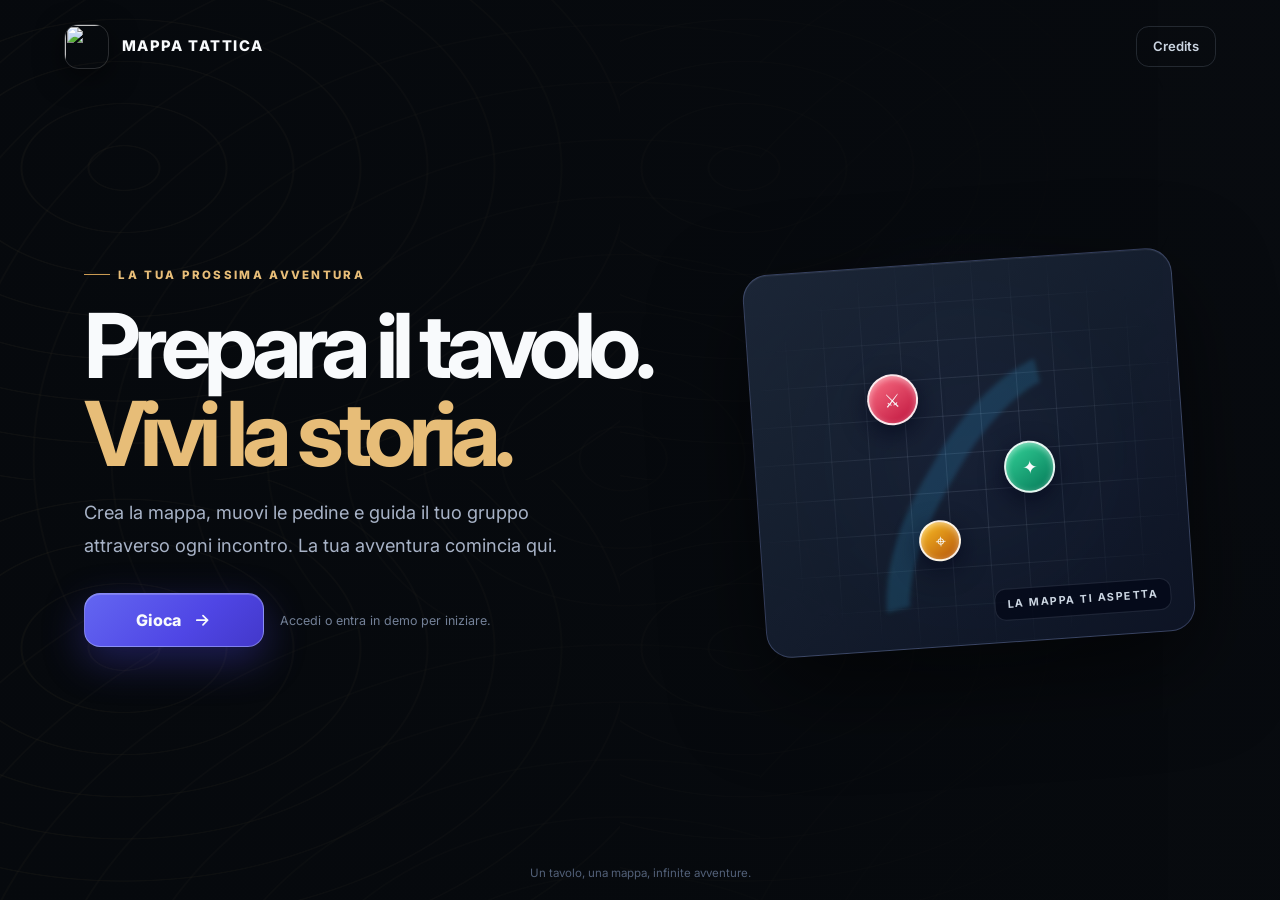
==== commit bbe326d1: "Aggiunge il collegamento Credits nella home" ====
--- a/index.html
+++ b/index.html
@@ -57,7 +57,7 @@
                 <img src="https://i.pinimg.com/736x/0a/ee/a0/0aeea062d5a14faf9921e96d3658ff60.jpg" alt="">
                 <span>MAPPA TATTICA</span>
             </a>
-            <a class="header-link" href="./login.html">Accedi al tuo account</a>
+            <a class="header-link" href="./credits.html">Credits</a>
         </header>
         <main>
             <section class="copy" aria-labelledby="welcome-title">
@@ -65,7 +65,7 @@
                 <h1 id="welcome-title">Prepara il tavolo.<span>Vivi la storia.</span></h1>
                 <p class="intro">Crea la mappa, muovi le pedine e guida il tuo gruppo attraverso ogni incontro. La tua avventura comincia qui.</p>
                 <div class="actions">
-                    <a class="play" href="./login.html">
+                    <a class="play" href="./login.html?v=20261017-3">
                         <span>Gioca</span>
                         <svg viewBox="0 0 24 24" fill="none" stroke="currentColor" stroke-width="2.2" stroke-linecap="round" stroke-linejoin="round" aria-hidden="true"><path d="M5 12h14M13 6l6 6-6 6"/></svg>
                     </a>
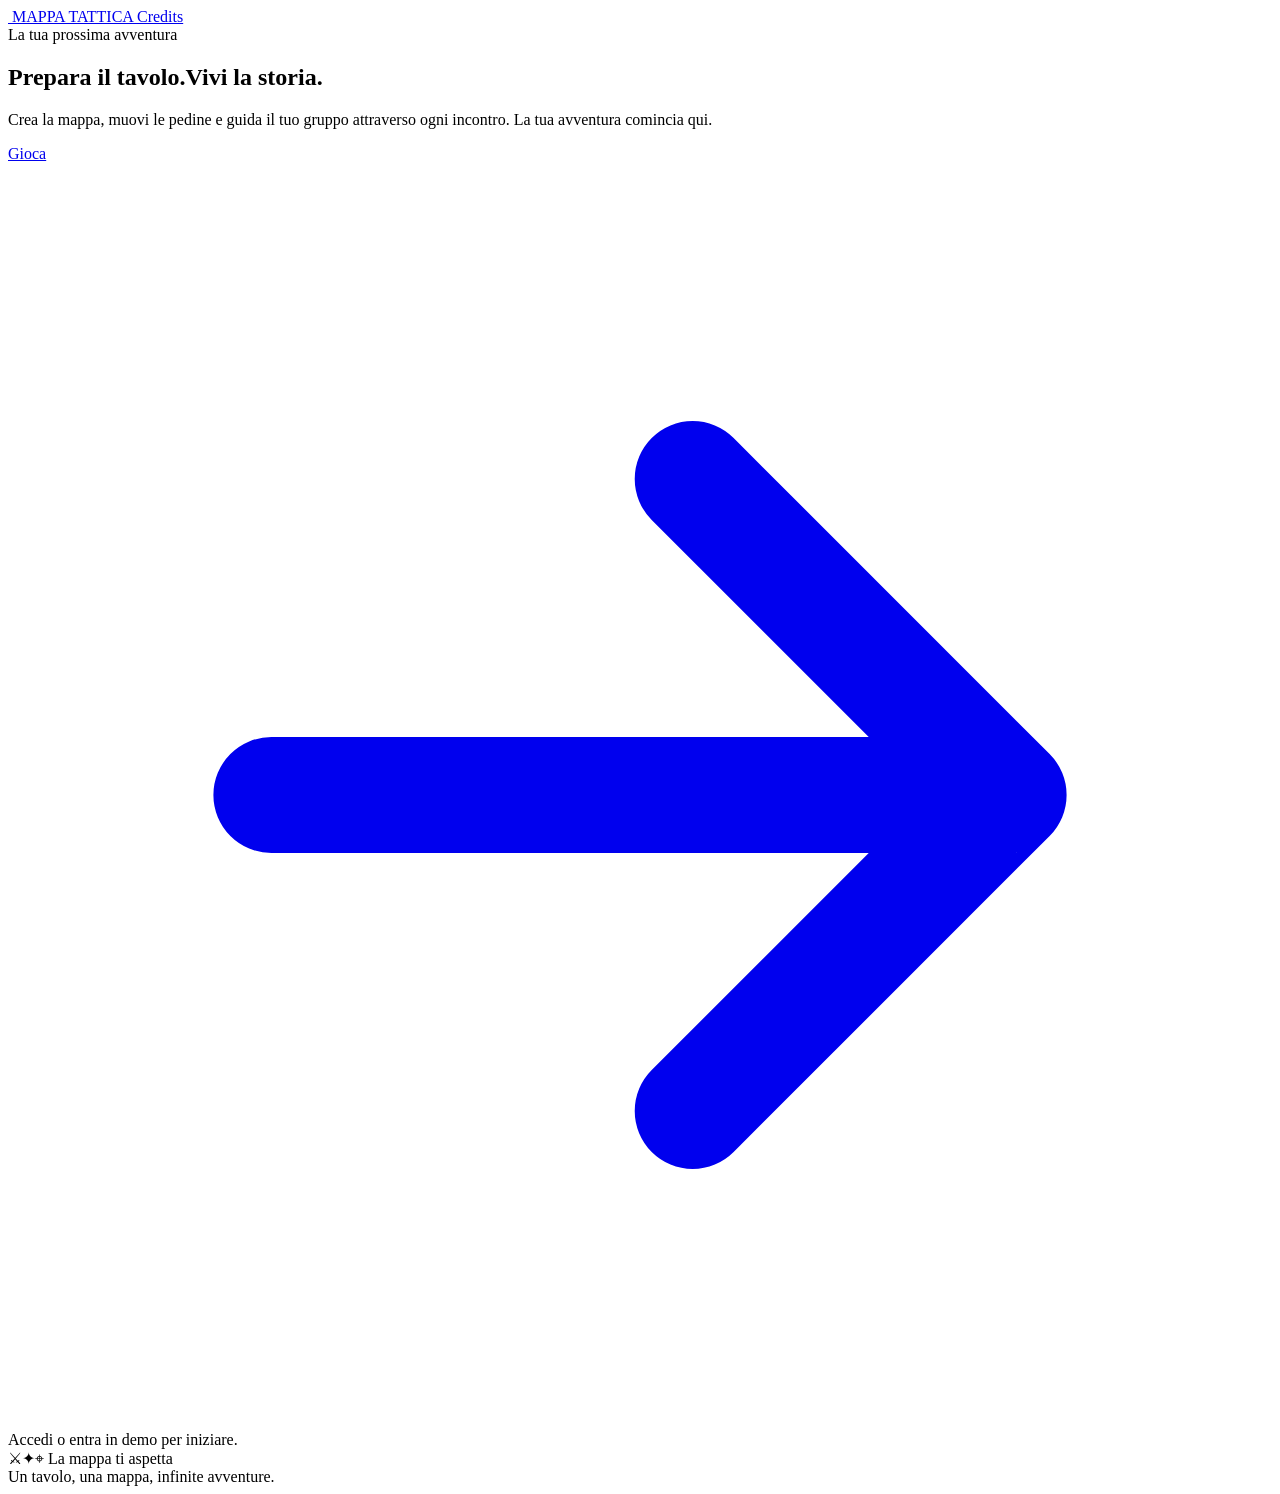
==== commit a88ed3c3: "Sposta gli stili condivisi in style.css" ====
--- a/index.html
+++ b/index.html
@@ -9,48 +9,10 @@
     <link rel="preconnect" href="https://fonts.googleapis.com">
     <link rel="preconnect" href="https://fonts.gstatic.com" crossorigin>
     <link href="https://fonts.googleapis.com/css2?family=Inter:wght@400;500;600;700;800&display=swap" rel="stylesheet">
+    <link rel="stylesheet" href="./style.css">
     <title>Mappa Tattica D&amp;D</title>
-    <style>
-        :root { color-scheme: dark; font-family: Inter, system-ui, sans-serif; background: #090c11; color: #f8fafc; }
-        * { box-sizing: border-box; }
-        body { min-height: 100vh; margin: 0; overflow-x: hidden; background-color: #090c11; background-image: linear-gradient(90deg, rgba(7,10,14,.94) 0%, rgba(7,10,14,.82) 46%, rgba(7,10,14,.55) 100%), linear-gradient(0deg, rgba(7,10,14,.66), transparent 45%), url("https://images.unsplash.com/photo-1651677584025-6c844f0bd65c?auto=format&fit=crop&fm=jpg&q=85&w=2400"); background-position: center, center, center 53%; background-size: cover; background-attachment: fixed; }
-        body::before { position: fixed; inset: 0; z-index: 0; pointer-events: none; content: ""; opacity: .18; background-image: repeating-radial-gradient(ellipse at 20% 35%, transparent 0 34px, rgba(214,178,112,.22) 35px 36px, transparent 37px 67px), repeating-radial-gradient(ellipse at 82% 74%, transparent 0 42px, rgba(214,178,112,.16) 43px 44px, transparent 45px 78px), linear-gradient(115deg, rgba(3,7,9,.15), rgba(3,7,9,.76)); background-size: 620px 480px, 760px 620px, cover; mask-image: linear-gradient(90deg, #000, transparent 94%); }
-        a { color: inherit; text-decoration: none; }
-        .page { position: relative; z-index: 1; display: flex; min-height: 100vh; flex-direction: column; }
-        header { display: flex; align-items: center; justify-content: space-between; gap: 1rem; padding: 1.5rem clamp(1.25rem, 5vw, 5rem); }
-        .brand { display: inline-flex; align-items: center; gap: .8rem; font-size: .92rem; font-weight: 800; letter-spacing: .1em; }
-        .brand img { width: 2.8rem; height: 2.8rem; border: 1px solid rgba(255,255,255,.15); border-radius: .9rem; object-fit: cover; box-shadow: 0 8px 28px #0008; }
-        .header-link { padding: .7rem 1rem; border: 1px solid rgba(148,163,184,.2); border-radius: .8rem; color: #cbd5e1; font-size: .82rem; font-weight: 600; transition: border-color .2s, background .2s; }
-        .header-link:hover { border-color: rgba(165,180,252,.5); background: rgba(99,102,241,.12); }
-        main { display: grid; flex: 1; grid-template-columns: minmax(0, 1fr) minmax(280px, .8fr); align-items: center; gap: clamp(2rem, 7vw, 7rem); width: min(1240px, 100%); margin: 0 auto; padding: 3rem clamp(1.25rem, 5vw, 5rem) 5rem; }
-        .copy { max-width: 640px; }
-        .eyebrow { display: inline-flex; align-items: center; gap: .55rem; color: #e7bd78; font-size: .72rem; font-weight: 800; letter-spacing: .2em; text-transform: uppercase; }
-        .eyebrow::before { width: 1.6rem; height: 1px; background: #c99a52; content: ""; }
-        h1 { margin: 1.25rem 0 1rem; font-size: clamp(3rem, 7vw, 6rem); line-height: .98; letter-spacing: -.075em; }
-        h1 span { display: block; color: #e7bd78; }
-        .intro { max-width: 510px; color: #a8b3c7; font-size: clamp(1rem, 1.6vw, 1.14rem); line-height: 1.8; }
-        .actions { display: flex; flex-wrap: wrap; align-items: center; gap: 1rem; margin-top: 2rem; }
-        .play { display: inline-flex; align-items: center; justify-content: center; gap: .75rem; min-width: 180px; padding: 1rem 1.35rem; border: 1px solid rgba(199,210,254,.42); border-radius: 1rem; background: linear-gradient(135deg, #6366f1, #4f46e5 60%, #4338ca); box-shadow: 0 14px 40px rgba(79,70,229,.34), inset 0 1px rgba(255,255,255,.2); font-size: 1rem; font-weight: 800; transition: transform .18s, box-shadow .18s; }
-        .play:hover { transform: translateY(-2px); box-shadow: 0 18px 48px rgba(79,70,229,.46), inset 0 1px rgba(255,255,255,.2); }
-        .play svg { width: 1.15rem; height: 1.15rem; }
-        .hint { color: #738097; font-size: .78rem; }
-        .art { position: relative; display: grid; min-height: 420px; place-items: center; }
-        .glow { position: absolute; width: min(31rem, 80vw); aspect-ratio: 1; border-radius: 50%; background: radial-gradient(circle, rgba(99,102,241,.24), rgba(30,41,59,.08) 52%, transparent 70%); filter: blur(6px); }
-        .map-card { position: relative; width: min(430px, 100%); aspect-ratio: 1.12; overflow: hidden; transform: rotate(-4deg); border: 1px solid rgba(165,180,252,.25); border-radius: 1.6rem; background: linear-gradient(145deg, rgba(30,41,59,.9), rgba(15,23,42,.82)); box-shadow: 0 34px 90px #0008, inset 0 1px rgba(255,255,255,.06); }
-        .map-grid { position: absolute; inset: 0; background-image: linear-gradient(rgba(148,163,184,.16) 1px, transparent 1px), linear-gradient(90deg, rgba(148,163,184,.16) 1px, transparent 1px); background-size: 38px 38px; mask-image: radial-gradient(ellipse, #000 25%, transparent 78%); }
-        .map-river { position: absolute; top: 20%; left: 37%; width: 45%; height: 95%; transform: rotate(34deg); border: 25px solid transparent; border-left-color: rgba(56,189,248,.17); border-radius: 46%; filter: blur(2px); }
-        .pin { position: absolute; display: grid; width: 3.2rem; height: 3.2rem; place-items: center; border: 2px solid rgba(255,255,255,.88); border-radius: 50%; background: linear-gradient(145deg, #fb7185, #be123c); box-shadow: 0 8px 25px #020617a6, inset 0 2px 6px #fff7; font-size: 1.15rem; }
-        .pin.one { top: 28%; left: 27%; }
-        .pin.two { top: 48%; left: 58%; background: linear-gradient(145deg, #34d399, #047857); }
-        .pin.three { top: 67%; left: 37%; width: 2.6rem; height: 2.6rem; background: linear-gradient(145deg, #fbbf24, #b45309); }
-        .map-label { position: absolute; right: 1.4rem; bottom: 1.3rem; padding: .55rem .75rem; border: 1px solid rgba(148,163,184,.18); border-radius: .7rem; background: rgba(2,6,23,.68); color: #cbd5e1; font-size: .67rem; font-weight: 700; letter-spacing: .14em; text-transform: uppercase; }
-        footer { padding: 1.25rem; color: #526078; text-align: center; font-size: .72rem; }
-        @media (max-width: 800px) { main { grid-template-columns: 1fr; gap: 1rem; padding-top: 3.5rem; } .art { min-height: 300px; } .map-card { width: min(360px, 88vw); } .header-link { font-size: .75rem; } }
-        @media (max-width: 420px) { .brand { font-size: .75rem; } .brand img { width: 2.35rem; height: 2.35rem; } .actions { align-items: flex-start; flex-direction: column; } }
-        @media (prefers-reduced-motion: reduce) { *, *::before, *::after { scroll-behavior: auto !important; transition-duration: .01ms !important; } }
-    </style>
 </head>
-<body>
+<body class="home-page">
     <div class="page">
         <header>
             <a class="brand" href="./index.html" aria-label="Mappa Tattica D&D, home">
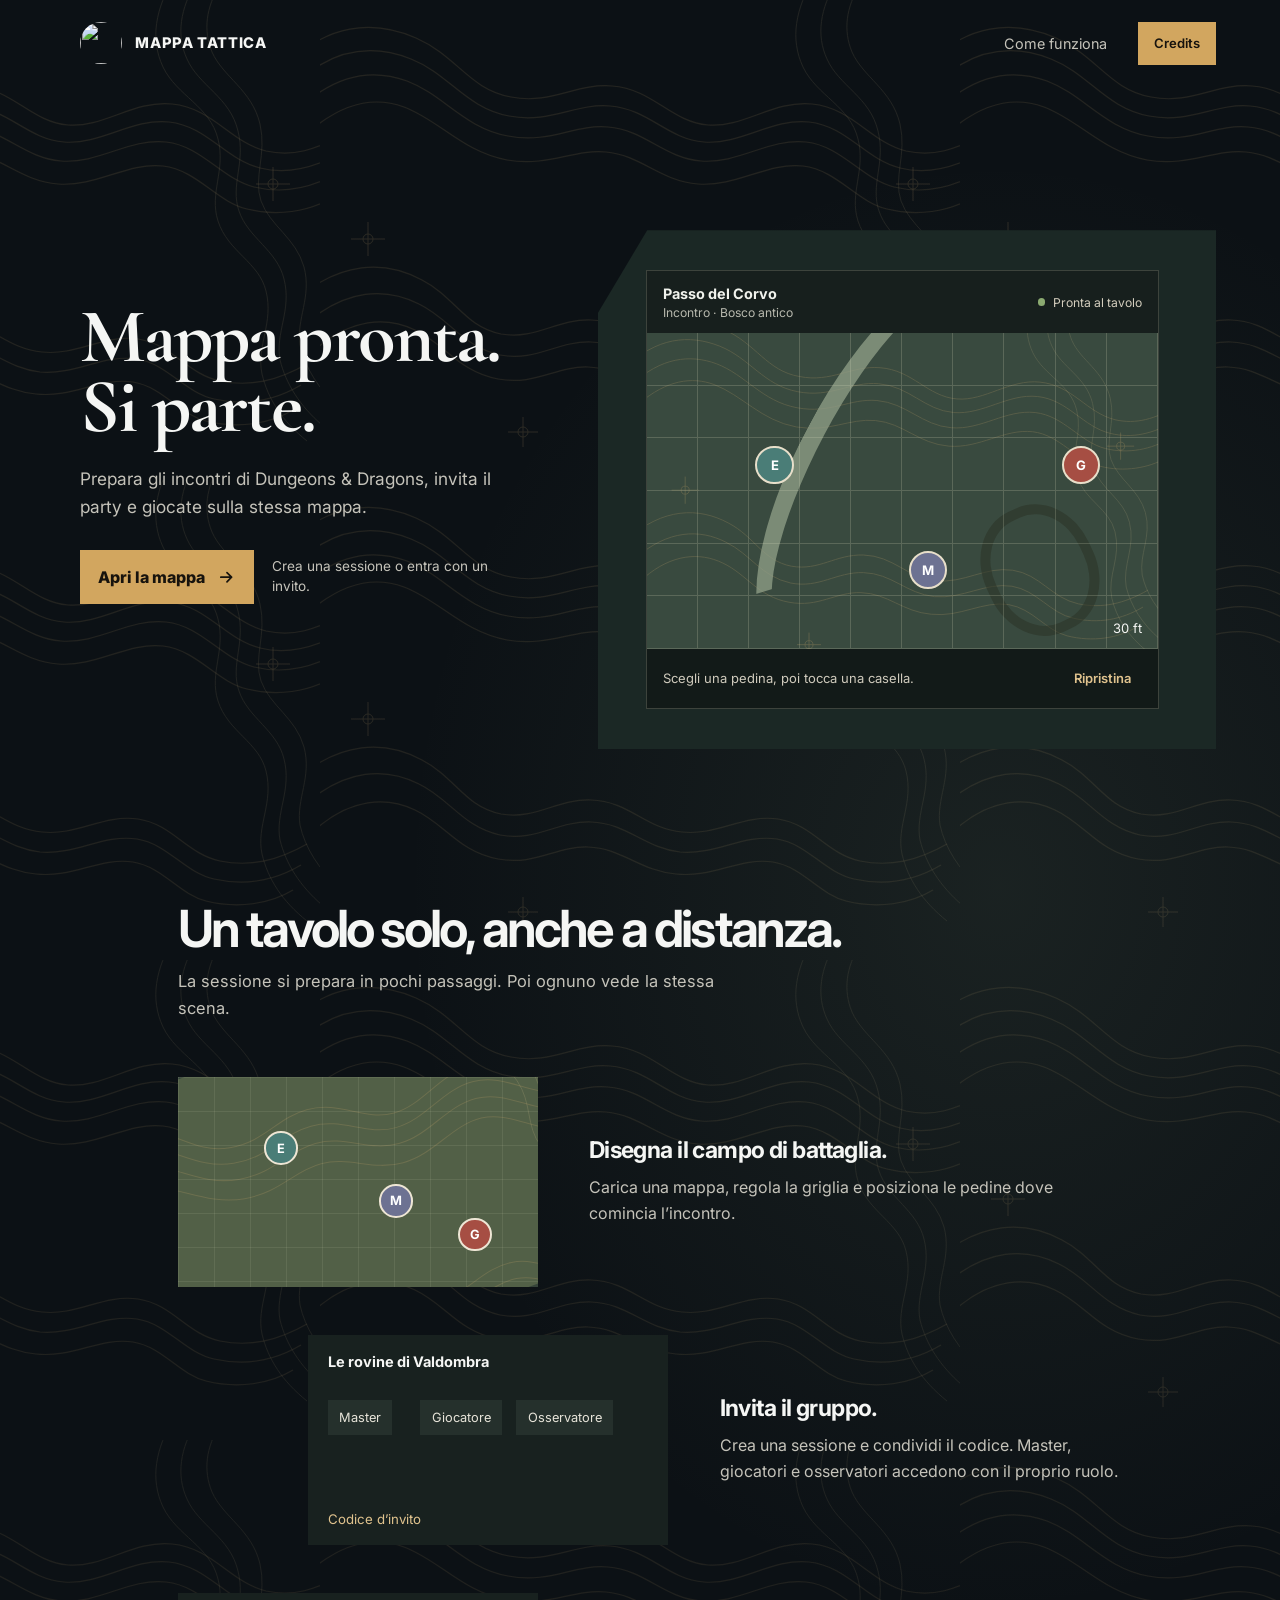
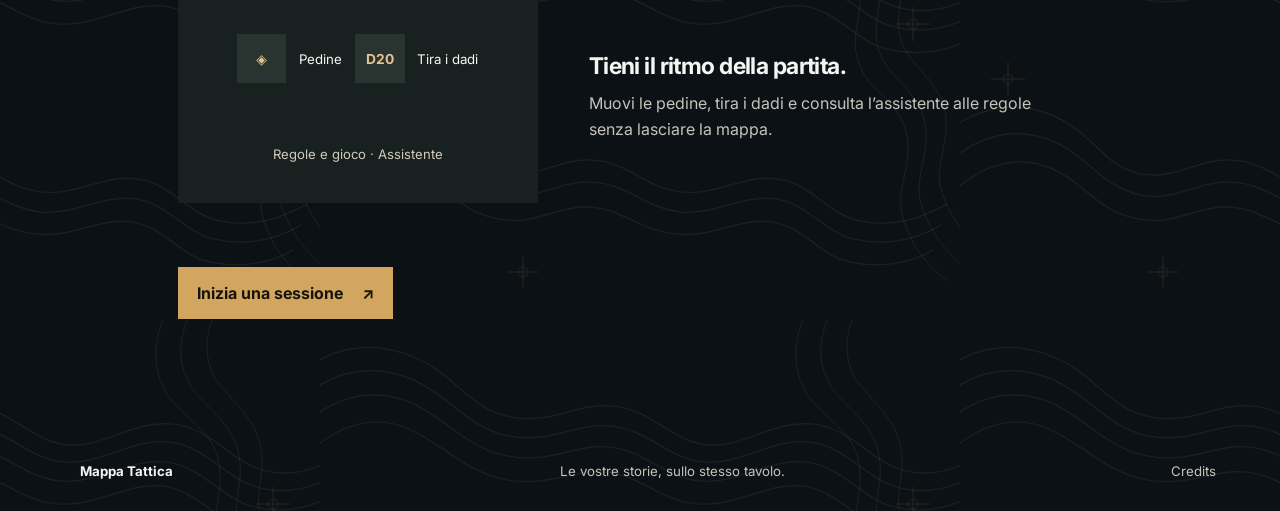
==== commit 07196a3d: "Restyle site pages and tabletop controls" ====
--- a/index.html
+++ b/index.html
@@ -8,8 +8,8 @@
     <link rel="icon" type="image/jpeg" href="https://i.pinimg.com/736x/0a/ee/a0/0aeea062d5a14faf9921e96d3658ff60.jpg">
     <link rel="preconnect" href="https://fonts.googleapis.com">
     <link rel="preconnect" href="https://fonts.gstatic.com" crossorigin>
-    <link href="https://fonts.googleapis.com/css2?family=Inter:wght@400;500;600;700;800&display=swap" rel="stylesheet">
-    <link rel="stylesheet" href="./style.css">
+    <link href="https://fonts.googleapis.com/css2?family=Cormorant+Garamond:wght@500;600;700&family=Inter:wght@400;500;600;700;800&display=swap" rel="stylesheet">
+    <link rel="stylesheet" href="./style.css?v=theme-5">
     <title>Mappa Tattica D&amp;D</title>
 </head>
 <body class="home-page">
@@ -19,31 +19,138 @@
                 <img src="https://i.pinimg.com/736x/0a/ee/a0/0aeea062d5a14faf9921e96d3658ff60.jpg" alt="">
                 <span>MAPPA TATTICA</span>
             </a>
-            <a class="header-link" href="./credits.html">Credits</a>
+            <nav class="home-nav" aria-label="Navigazione principale">
+                <a href="#come-funziona">Come funziona</a>
+                <a class="header-link" href="./credits.html">Credits</a>
+            </nav>
         </header>
         <main>
             <section class="copy" aria-labelledby="welcome-title">
-                <div class="eyebrow">La tua prossima avventura</div>
-                <h1 id="welcome-title">Prepara il tavolo.<span>Vivi la storia.</span></h1>
-                <p class="intro">Crea la mappa, muovi le pedine e guida il tuo gruppo attraverso ogni incontro. La tua avventura comincia qui.</p>
+                <h1 id="welcome-title">Mappa pronta.<span>Si parte.</span></h1>
+                <p class="intro">Prepara gli incontri di Dungeons &amp; Dragons, invita il party e giocate sulla stessa mappa.</p>
                 <div class="actions">
                     <a class="play" href="./login.html?v=20261017-3">
-                        <span>Gioca</span>
+                        <span>Apri la mappa</span>
                         <svg viewBox="0 0 24 24" fill="none" stroke="currentColor" stroke-width="2.2" stroke-linecap="round" stroke-linejoin="round" aria-hidden="true"><path d="M5 12h14M13 6l6 6-6 6"/></svg>
                     </a>
-                    <span class="hint">Accedi o entra in demo per iniziare.</span>
+                    <span class="hint">Crea una sessione o entra con un invito.</span>
                 </div>
             </section>
-            <div class="art" aria-hidden="true">
-                <div class="glow"></div>
-                <div class="map-card">
-                    <div class="map-grid"></div><div class="map-river"></div>
-                    <span class="pin one">⚔</span><span class="pin two">✦</span><span class="pin three">⌖</span>
-                    <span class="map-label">La mappa ti aspetta</span>
+            <div class="art">
+                <div class="map-stage">
+                    <div class="map-demo" data-ui aria-label="Anteprima interattiva della mappa">
+                        <div class="map-demo-toolbar">
+                            <div><span class="map-demo-title">Passo del Corvo</span><span class="map-demo-subtitle">Incontro · Bosco antico</span></div>
+                            <span class="map-live"><i></i>Pronta al tavolo</span>
+                        </div>
+                        <div class="map-playfield" role="grid" aria-label="Griglia tattica: seleziona una pedina, poi una casella per spostarla">
+                            <div class="map-terrain terrain-one" aria-hidden="true"></div><div class="map-terrain terrain-two" aria-hidden="true"></div>
+                            <div class="map-grid-lines" aria-hidden="true"></div>
+                            <button class="map-piece piece-ranger" type="button" data-piece="Esploratrice" style="--col:3;--row:3" aria-label="Sposta Esploratrice, casella 3, 3">E</button>
+                            <button class="map-piece piece-wizard" type="button" data-piece="Mago" style="--col:6;--row:5" aria-label="Sposta Mago, casella 6, 5">M</button>
+                            <button class="map-piece piece-goblin" type="button" data-piece="Goblin" style="--col:9;--row:3" aria-label="Sposta Goblin, casella 9, 3">G</button>
+                            <span class="map-distance" aria-hidden="true">30 ft</span>
+                        </div>
+                        <div class="map-demo-controls">
+                            <span id="map-hint" aria-live="polite">Scegli una pedina, poi tocca una casella.</span>
+                            <button id="map-reset" type="button">Ripristina</button>
+                        </div>
+                    </div>
                 </div>
             </div>
         </main>
-        <footer>Un tavolo, una mappa, infinite avventure.</footer>
+        <section class="how-section" id="come-funziona" aria-labelledby="how-title">
+            <div class="section-heading"><h2 id="how-title" data-reveal>Un tavolo solo, anche a distanza.</h2><p data-reveal>La sessione si prepara in pochi passaggi. Poi ognuno vede la stessa scena.</p></div>
+            <div class="feature-list">
+                <article class="feature-row">
+                    <div class="feature-fragment terrain-fragment" data-ui data-reveal aria-hidden="true"><div class="mini-terrain"></div><div class="mini-grid"></div><span class="mini-marker marker-forest">E</span><span class="mini-marker marker-river">M</span><span class="mini-marker marker-road">G</span></div>
+                    <div class="feature-copy"><h3 data-reveal>Disegna il campo di battaglia.</h3><p data-reveal>Carica una mappa, regola la griglia e posiziona le pedine dove comincia l’incontro.</p></div>
+                </article>
+                <article class="feature-row">
+                    <div class="feature-fragment invite-fragment" data-ui data-reveal aria-hidden="true"><span class="invite-title">Le rovine di Valdombra</span><span class="invite-role role-master">Master</span><span class="invite-role role-player">Giocatore</span><span class="invite-role role-viewer">Osservatore</span><span class="invite-code">Codice d’invito</span></div>
+                    <div class="feature-copy"><h3 data-reveal>Invita il gruppo.</h3><p data-reveal>Crea una sessione e condividi il codice. Master, giocatori e osservatori accedono con il proprio ruolo.</p></div>
+                </article>
+                <article class="feature-row">
+                    <div class="feature-fragment tools-fragment" data-ui data-reveal aria-hidden="true"><span class="tool-token">◈</span><span class="tool-label">Pedine</span><span class="tool-die">D20</span><span class="tool-label">Tira i dadi</span><span class="tool-note">Regole e gioco · Assistente</span></div>
+                    <div class="feature-copy"><h3 data-reveal>Tieni il ritmo della partita.</h3><p data-reveal>Muovi le pedine, tira i dadi e consulta l’assistente alle regole senza lasciare la mappa.</p></div>
+                </article>
+            </div>
+            <a class="section-cta" data-reveal href="./login.html?v=20261017-3">Inizia una sessione <span aria-hidden="true">↗</span></a>
+        </section>
+        <footer><a class="footer-brand" data-reveal href="./index.html">Mappa Tattica</a><span data-reveal>Le vostre storie, sullo stesso tavolo.</span><a data-reveal href="./credits.html">Credits</a></footer>
     </div>
+    <script>
+        (() => {
+            const field = document.querySelector('.map-playfield');
+            const hint = document.getElementById('map-hint');
+            const gridLines = field.querySelector('.map-grid-lines');
+            for (let cell = 0; cell < 60; cell++) gridLines.append(document.createElement('i'));
+            let selected = null;
+            field.addEventListener('click', (event) => {
+                const piece = event.target.closest('[data-piece]');
+                if (piece) {
+                    selected?.classList.remove('is-selected');
+                    selected = piece;
+                    selected.classList.add('is-selected');
+                    hint.textContent = piece.dataset.piece + ' selezionato: scegli la destinazione.';
+                    return;
+                }
+                if (!selected) { hint.textContent = 'Prima scegli una pedina.'; return; }
+                const rect = field.getBoundingClientRect();
+                const col = Math.min(10, Math.max(1, Math.floor((event.clientX - rect.left) / rect.width * 10) + 1));
+                const row = Math.min(6, Math.max(1, Math.floor((event.clientY - rect.top) / rect.height * 6) + 1));
+                selected.style.setProperty('--col', col);
+                selected.style.setProperty('--row', row);
+                selected.setAttribute('aria-label', 'Sposta ' + selected.dataset.piece + ', casella ' + col + ', ' + row);
+                hint.textContent = selected.dataset.piece + ' spostato: casella ' + col + ', ' + row + '.';
+                selected.classList.remove('is-selected');
+                selected = null;
+            });
+            field.addEventListener('keydown', (event) => {
+                if (!selected) return;
+                const offsets = { ArrowUp: [0, -1], ArrowDown: [0, 1], ArrowLeft: [-1, 0], ArrowRight: [1, 0] };
+                if (offsets[event.key]) {
+                    event.preventDefault();
+                    const col = Math.min(10, Math.max(1, Number(selected.style.getPropertyValue('--col')) + offsets[event.key][0]));
+                    const row = Math.min(6, Math.max(1, Number(selected.style.getPropertyValue('--row')) + offsets[event.key][1]));
+                    selected.style.setProperty('--col', col);
+                    selected.style.setProperty('--row', row);
+                    selected.setAttribute('aria-label', 'Sposta ' + selected.dataset.piece + ', casella ' + col + ', ' + row);
+                    hint.textContent = selected.dataset.piece + ' spostato: casella ' + col + ', ' + row + '. Premi Invio per confermare.';
+                } else if (event.key === 'Enter' || event.key === ' ') {
+                    event.preventDefault();
+                    selected.classList.remove('is-selected');
+                    selected = null;
+                    hint.textContent = 'Posizione confermata.';
+                }
+            });
+            document.getElementById('map-reset').addEventListener('click', () => {
+                [[3,3],[6,5],[9,3]].forEach(([col,row], index) => {
+                    const piece = field.querySelectorAll('[data-piece]')[index];
+                    piece.style.setProperty('--col', col);
+                    piece.style.setProperty('--row', row);
+                    piece.classList.remove('is-selected');
+                });
+                selected = null;
+                hint.textContent = 'Scegli una pedina, poi tocca una casella.';
+            });
+            const revealTargets = document.querySelectorAll('[data-reveal]');
+            if ('IntersectionObserver' in window) {
+                document.body.classList.add('home-motion-ready');
+                const revealObserver = new IntersectionObserver((entries, observer) => {
+                    entries.forEach((entry) => {
+                        if (entry.isIntersecting) {
+                            entry.target.classList.add('is-visible');
+                            observer.unobserve(entry.target);
+                        }
+                    });
+                }, { threshold: .12 });
+                revealTargets.forEach((element, index) => {
+                    element.style.setProperty('--reveal-delay', (index % 3) * 70 + 'ms');
+                    revealObserver.observe(element);
+                });
+            }
+        })();
+    </script>
 </body>
 </html>
--- a/style.css
+++ b/style.css
@@ -0,0 +1,1839 @@
+/*
+ * Stili condivisi di Mappa Tattica.
+ * Gli stili specifici delle singole pagine verranno raccolti qui gradualmente.
+ */
+
+:root {
+    color-scheme: dark;
+    font-family: Inter, system-ui, sans-serif;
+    background: #090c11;
+    color: #f8fafc;
+}
+
+* {
+    box-sizing: border-box;
+}
+
+html {
+    background: #090c11;
+}
+
+body {
+    margin: 0;
+}
+
+body.sessions-page {
+    background: radial-gradient(ellipse at 50% -18%, rgba(79, 70, 229, .17), transparent 55%), #080b12;
+}
+.sessions-page .session-card {
+    padding: 1.25rem;
+    border: 1px solid rgba(100, 116, 139, .32);
+    border-radius: 1rem;
+    background: linear-gradient(145deg, rgba(30, 41, 59, .82), rgba(15, 23, 42, .9));
+    box-shadow: 0 14px 36px rgba(0, 0, 0, .2), inset 0 1px rgba(255, 255, 255, .025);
+}
+.sessions-page .session-icon { display: grid; width: 2.5rem; height: 2.5rem; flex: none; place-items: center; border: 1px solid rgba(129, 140, 248, .28); border-radius: .8rem; background: rgba(79, 70, 229, .17); color: #c7d2fe; font-size: 1.25rem; }
+.sessions-page .session-icon-green { border-color: rgba(52, 211, 153, .24); background: rgba(16, 185, 129, .12); color: #a7f3d0; }
+.sessions-page .session-input { width: 100%; height: 2.9rem; padding: 0 .85rem; border: 1px solid rgba(71, 85, 105, .8); border-radius: .7rem; outline: none; background: rgba(2, 6, 23, .72); color: #f8fafc; font-size: .9rem; transition: border-color .15s, box-shadow .15s; }
+.sessions-page .session-input:focus { border-color: rgba(129, 140, 248, .8); box-shadow: 0 0 0 3px rgba(99, 102, 241, .14); }
+.sessions-page .session-primary, .sessions-page .session-secondary { width: 100%; min-height: 2.8rem; padding: .65rem .9rem; border-radius: .7rem; font-size: .84rem; font-weight: 700; transition: filter .15s, transform .15s; }
+.sessions-page .session-primary { border: 1px solid rgba(165, 180, 252, .35); background: linear-gradient(135deg, #6366f1, #4338ca); color: white; }
+.sessions-page .session-secondary { border: 1px solid rgba(52, 211, 153, .3); background: rgba(5, 150, 105, .17); color: #d1fae5; }
+.sessions-page .session-primary:hover, .sessions-page .session-secondary:hover { filter: brightness(1.12); }
+.sessions-page button:disabled { cursor: wait; opacity: .6; }
+.sessions-page .session-list-card { min-width: 0; padding: 1rem; border: 1px solid rgba(71, 85, 105, .62); border-radius: .9rem; background: rgba(15, 23, 42, .78); box-shadow: inset 0 1px rgba(255, 255, 255, .025); }
+.sessions-page .session-role { flex: none; padding: .3rem .5rem; border: 1px solid; border-radius: 999px; font-size: .58rem; font-weight: 800; letter-spacing: .1em; }
+.sessions-page .session-role-master { border-color: rgba(129, 140, 248, .35); background: rgba(79, 70, 229, .15); color: #c7d2fe; }
+.sessions-page .session-role-player { border-color: rgba(52, 211, 153, .3); background: rgba(5, 150, 105, .12); color: #a7f3d0; }
+.sessions-page .session-role-viewer { border-color: rgba(56, 189, 248, .3); background: rgba(2, 132, 199, .12); color: #bae6fd; }
+.sessions-page .session-open-button { width: 100%; min-height: 2.7rem; margin-top: 1rem; border: 1px solid rgba(100, 116, 139, .5); border-radius: .7rem; background: rgba(30, 41, 59, .75); color: #e2e8f0; font-size: .8rem; font-weight: 700; transition: background .15s, border-color .15s; }
+.sessions-page .session-open-button:hover { border-color: rgba(129, 140, 248, .5); background: rgba(79, 70, 229, .18); }
+.sessions-page .session-empty { grid-column: 1 / -1; padding: 1.4rem; border: 1px dashed rgba(71, 85, 105, .65); border-radius: .9rem; color: #94a3b8; text-align: center; font-size: .84rem; line-height: 1.5; }
+
+a {
+    color: inherit;
+}
+
+/* Home */
+body.home-page {
+    min-height: 100vh;
+    min-height: 100svh;
+    overflow-x: hidden;
+    background-color: #090c11;
+    background-image: linear-gradient(90deg, rgba(7,10,14,.94) 0%, rgba(7,10,14,.82) 46%, rgba(7,10,14,.55) 100%), linear-gradient(0deg, rgba(7,10,14,.66), transparent 45%), url("https://images.unsplash.com/photo-1651677584025-6c844f0bd65c?auto=format&fit=crop&fm=jpg&q=85&w=2400");
+    background-position: center, center, center 53%;
+    background-size: cover;
+    background-attachment: scroll;
+    color: #f6f2e9;
+}
+
+body.home-page::before {
+    position: fixed;
+    inset: 0;
+    z-index: 0;
+    pointer-events: none;
+    content: "";
+    opacity: .18;
+    background-image: repeating-radial-gradient(ellipse at 20% 35%, transparent 0 34px, rgba(214,178,112,.22) 35px 36px, transparent 37px 67px), repeating-radial-gradient(ellipse at 82% 74%, transparent 0 42px, rgba(214,178,112,.16) 43px 44px, transparent 45px 78px), linear-gradient(115deg, rgba(3,7,9,.15), rgba(3,7,9,.76));
+    background-size: 620px 480px, 760px 620px, cover;
+    mask-image: linear-gradient(90deg, #000, transparent 94%);
+}
+
+.home-page .page { position: relative; z-index: 1; display: flex; min-height: 100vh; min-height: 100svh; flex-direction: column; }
+.home-page header { display: flex; align-items: center; justify-content: space-between; gap: 1rem; width: min(1440px, 100%); margin: 0 auto; padding: 1.25rem clamp(1.25rem, 5vw, 5rem); }
+.home-page .brand { display: inline-flex; align-items: center; gap: .8rem; font-size: .92rem; font-weight: 800; letter-spacing: .1em; text-decoration: none; }
+.home-page .brand img { width: 2.8rem; height: 2.8rem; border: 1px solid rgba(255,255,255,.15); border-radius: .9rem; object-fit: cover; box-shadow: 0 8px 28px #0008; }
+.home-page .header-link { min-height: 2.75rem; display: inline-flex; align-items: center; justify-content: center; padding: .65rem 1rem; border: 1px solid rgba(226,213,185,.34); border-radius: .6rem; color: #e8dfce; font-size: .82rem; font-weight: 600; transition: border-color .2s, background .2s, color .2s; text-decoration: none; }
+.home-page .header-link:hover { border-color: #d5aa65; background: rgba(213,170,101,.1); color: #fff; }
+.home-page main { display: grid; flex: 1; grid-template-columns: minmax(0, 1.05fr) minmax(280px, .95fr); align-items: center; gap: clamp(2rem, 6vw, 6rem); width: min(1320px, 100%); margin: 0 auto; padding: 2.25rem clamp(1.25rem, 5vw, 5rem) 3.5rem; }
+.home-page .copy { max-width: 640px; }
+.home-page .eyebrow { display: inline-flex; align-items: center; gap: .55rem; color: #e7bd78; font-size: .72rem; font-weight: 800; letter-spacing: .2em; text-transform: uppercase; }
+.home-page .eyebrow::before { width: 1.6rem; height: 1px; background: #c99a52; content: ""; }
+.home-page h1 { margin: 1rem 0 .85rem; font-family: "Cormorant Garamond", Georgia, serif; font-size: clamp(3.6rem, 7.5vw, 6.5rem); font-weight: 600; line-height: .9; letter-spacing: -.025em; }
+.home-page h1 span { display: block; color: #dfb66f; }
+.home-page .intro { max-width: 510px; margin: 0; color: #d0c9ba; font-size: clamp(1rem, 1.6vw, 1.12rem); line-height: 1.75; }
+.home-page .actions { display: flex; flex-wrap: wrap; align-items: center; gap: 1rem; margin-top: 1.75rem; }
+.home-page .play { display: inline-flex; align-items: center; justify-content: center; gap: .75rem; min-width: 190px; min-height: 3.5rem; padding: .9rem 1.35rem; border: 1px solid #e5c583; border-radius: .65rem; background: #d2a65f; color: #17130d; box-shadow: 0 10px 28px rgba(0,0,0,.28); font-size: 1rem; font-weight: 800; text-decoration: none; transition: transform .18s, background-color .18s, box-shadow .18s; }
+.home-page .play:hover { transform: translateY(-2px); background: #e0b873; box-shadow: 0 14px 34px rgba(0,0,0,.34); }
+.home-page .play svg { width: 1.15rem; height: 1.15rem; }
+.home-page .play:focus-visible, .home-page .header-link:focus-visible { outline: 3px solid #f4d99e; outline-offset: 4px; }
+.home-page .hint { color: #d0c9ba; font-size: .78rem; }
+.home-page .art { position: relative; display: grid; min-height: 420px; place-items: center; }
+.home-page .glow { position: absolute; width: min(31rem, 80vw); aspect-ratio: 1; border-radius: 50%; background: radial-gradient(circle, rgba(186,135,65,.18), rgba(30,41,59,.05) 52%, transparent 70%); filter: blur(6px); }
+.home-page .map-card { position: relative; width: min(460px, 100%); aspect-ratio: 1.12; overflow: hidden; transform: rotate(-2deg); border: 1px solid rgba(213,170,101,.4); border-radius: 1rem; background: #18202a; box-shadow: 0 28px 70px rgba(0,0,0,.48); }
+.home-page .map-grid { position: absolute; inset: 0; background-image: linear-gradient(rgba(148,163,184,.16) 1px, transparent 1px), linear-gradient(90deg, rgba(148,163,184,.16) 1px, transparent 1px); background-size: 38px 38px; mask-image: radial-gradient(ellipse, #000 25%, transparent 78%); }
+.home-page .map-river { position: absolute; top: 20%; left: 37%; width: 45%; height: 95%; transform: rotate(34deg); border: 25px solid transparent; border-left-color: rgba(56,189,248,.17); border-radius: 46%; filter: blur(2px); }
+.home-page .pin { position: absolute; display: grid; width: 3.2rem; height: 3.2rem; place-items: center; border: 2px solid rgba(255,255,255,.88); border-radius: 50%; background: #b83a4b; color: white; box-shadow: 0 8px 25px #020617a6; }
+.home-page .pin svg { width: 1.25rem; height: 1.25rem; fill: none; stroke: currentColor; stroke-width: 1.65; stroke-linecap: round; stroke-linejoin: round; }
+.home-page .pin.one { top: 28%; left: 27%; }
+.home-page .pin.two { top: 48%; left: 58%; background: #19805d; }
+.home-page .pin.three { top: 67%; left: 37%; width: 2.6rem; height: 2.6rem; background: #a66d21; }
+.home-page .map-label { position: absolute; right: 1.4rem; bottom: 1.3rem; padding: .55rem .75rem; border: 1px solid rgba(148,163,184,.18); border-radius: .7rem; background: rgba(2,6,23,.68); color: #cbd5e1; font-size: .67rem; font-weight: 700; letter-spacing: .14em; text-transform: uppercase; }
+.home-page footer { padding: 1.25rem; color: #b0a794; text-align: center; font-size: .72rem; }
+
+@media (max-width: 800px) {
+    .home-page main { grid-template-columns: 1fr; gap: .5rem; padding-top: clamp(2rem, 7vh, 4rem); padding-bottom: 1.75rem; }
+    .home-page .copy { max-width: 720px; }
+    .home-page .art { min-height: clamp(240px, 45vw, 360px); }
+    .home-page .map-card { width: min(390px, 82vw); }
+}
+
+@media (max-width: 420px) {
+    .home-page header { padding-top: max(.8rem, env(safe-area-inset-top)); }
+    .home-page .brand { gap: .55rem; font-size: .7rem; letter-spacing: .07em; }
+    .home-page .brand img { width: 2.35rem; height: 2.35rem; }
+    .home-page .header-link { min-height: 2.55rem; padding: .55rem .7rem; font-size: .72rem; }
+    .home-page main { padding-top: 1.5rem; }
+    .home-page h1 { font-size: clamp(3.25rem, 16vw, 4.5rem); }
+    .home-page .actions { align-items: stretch; flex-direction: column; gap: .75rem; }
+    .home-page .play { width: 100%; }
+    .home-page .art { min-height: 230px; }
+    .home-page .map-card { width: min(330px, 84vw); }
+    .home-page footer { padding-bottom: max(1rem, env(safe-area-inset-bottom)); }
+}
+
+@media (max-height: 700px) and (min-width: 801px) {
+    .home-page main { padding-top: 1rem; padding-bottom: 1.5rem; }
+    .home-page .art { min-height: 340px; }
+    .home-page .map-card { width: min(370px, 38vw); }
+}
+
+@media (prefers-reduced-motion: reduce) {
+    .home-page *, .home-page *::before, .home-page *::after { scroll-behavior: auto !important; transition-duration: .01ms !important; }
+}
+
+/* Credits */
+body.credits-page {
+    min-height: 100vh;
+    background-color: #090c11;
+    background-image: linear-gradient(90deg, rgba(7,10,14,.93), rgba(7,10,14,.7)), url("https://images.unsplash.com/photo-1651677584025-6c844f0bd65c?auto=format&fit=crop&fm=jpg&q=85&w=2400");
+    background-position: center;
+    background-size: cover;
+    background-attachment: fixed;
+}
+
+.credits-page .page { display: flex; min-height: 100vh; flex-direction: column; }
+.credits-page header { display: flex; align-items: center; justify-content: space-between; gap: 1rem; padding: 1.5rem clamp(1.25rem, 5vw, 5rem); }
+.credits-page .brand { display: inline-flex; align-items: center; gap: .8rem; font-size: .92rem; font-weight: 800; letter-spacing: .1em; text-decoration: none; }
+.credits-page .brand img { width: 2.8rem; height: 2.8rem; border: 1px solid rgba(255,255,255,.15); border-radius: .9rem; object-fit: cover; box-shadow: 0 8px 28px #0008; }
+.credits-page .back { padding: .7rem 1rem; border: 1px solid rgba(148,163,184,.2); border-radius: .8rem; color: #cbd5e1; font-size: .82rem; font-weight: 600; text-decoration: none; transition: border-color .2s, background .2s; }
+.credits-page .back:hover { border-color: rgba(165,180,252,.5); background: rgba(99,102,241,.12); }
+.credits-page main { display: grid; flex: 1; width: min(800px, 100%); margin: 0 auto; padding: clamp(2rem, 7vw, 5rem) clamp(1.25rem, 5vw, 3rem); }
+.credits-page .eyebrow { display: inline-flex; align-items: center; gap: .55rem; color: #e7bd78; font-size: .72rem; font-weight: 800; letter-spacing: .2em; text-transform: uppercase; }
+.credits-page .eyebrow::before { width: 1.6rem; height: 1px; background: #c99a52; content: ""; }
+.credits-page h1 { margin: 1rem 0 .65rem; font-size: clamp(2.6rem, 7vw, 4.75rem); letter-spacing: -.065em; }
+.credits-page .intro { max-width: 600px; margin: 0; color: #a8b3c7; font-size: 1.03rem; line-height: 1.75; }
+.credits-page .credits { display: grid; gap: 1rem; margin-top: 2.25rem; }
+.credits-page .credit { padding: 1.25rem 1.35rem; border: 1px solid rgba(148,163,184,.18); border-radius: 1rem; background: rgba(15,23,42,.72); box-shadow: inset 0 1px rgba(255,255,255,.05), 0 16px 44px rgba(0,0,0,.16); }
+.credits-page .credit h2 { margin: 0 0 .45rem; color: #f8fafc; font-size: .96rem; }
+.credits-page .credit p { margin: 0; color: #a8b3c7; font-size: .9rem; line-height: 1.65; }
+.credits-page .credit a { color: #c4b5fd; text-decoration: underline; text-underline-offset: 3px; }
+.credits-page .play { display: inline-flex; align-items: center; justify-content: center; width: fit-content; margin-top: 1.75rem; padding: .9rem 1.2rem; border: 1px solid rgba(199,210,254,.42); border-radius: .9rem; background: linear-gradient(135deg, #6366f1, #4f46e5 60%, #4338ca); box-shadow: 0 14px 40px rgba(79,70,229,.34), inset 0 1px rgba(255,255,255,.2); font-size: .9rem; font-weight: 800; text-decoration: none; transition: transform .18s, box-shadow .18s; }
+.credits-page .play:hover { transform: translateY(-2px); box-shadow: 0 18px 48px rgba(79,70,229,.46), inset 0 1px rgba(255,255,255,.2); }
+.credits-page footer { padding: 1.25rem; color: #526078; text-align: center; font-size: .72rem; }
+
+@media (max-width: 420px) {
+    .credits-page .brand { font-size: .75rem; }
+    .credits-page .brand img { width: 2.35rem; height: 2.35rem; }
+}
+
+/* Login */
+@scope (body.login-page) {
+* { box-sizing: border-box; }
+        :scope {
+            margin: 0;
+            min-height: 100vh;
+            min-height: 100dvh;
+            font-family: Inter, sans-serif;
+            color: #e2e8f0;
+            background-color: #020617;
+            background-image:
+                linear-gradient(180deg, rgba(2, 6, 23, .58), rgba(2, 6, 23, .78)),
+                radial-gradient(ellipse at 50% -15%, rgba(79, 70, 229, .22), transparent 58%),
+                url("https://media.istockphoto.com/id/1498453935/it/vettoriale/modello-marrone-senza-cuciture-di-dadi-d4-d6-d8-d10-d12-e-d20-per-giochi-da-tavolo.jpg?s=612x612&w=0&k=20&c=biA7bkrpklUH7ETql4KK5WFTy0ZltisCflrrnBlbQfc=");
+            background-position: center, center, top left;
+            background-size: cover, cover, 420px 420px;
+            background-repeat: no-repeat, no-repeat, repeat;
+        }
+        input { font-size: 16px; }
+        @media (prefers-reduced-motion: reduce) { *, *::before, *::after { animation-duration: .01ms !important; transition-duration: .01ms !important; } }
+}
+
+/* Master */
+@scope (body.master-page) {
+:scope {
+            --cell-size: 50px;
+        }
+        
+        :scope {
+            font-family: 'Inter', sans-serif;
+            background-color: #0f172a;
+            color: #e2e8f0;
+            margin: 0;
+            overflow: hidden;
+            user-select: none;
+        }
+
+        :scope.auth-checking { visibility: visible; }
+        #auth-loading {
+            position: fixed;
+            inset: 0;
+            z-index: 9999;
+            display: flex;
+            align-items: center;
+            justify-content: center;
+            background: #0f172a;
+            color: #cbd5e1;
+            font: 500 14px Inter, sans-serif;
+        }
+        :scope:not(.auth-checking) #auth-loading { display: none; }
+        :scope.player-mode #map-controls > section:not(:first-child),
+        :scope.player-mode #map-controls > youtube-music,
+        :scope.player-mode #map-controls > div:last-child { display: none !important; }
+        :scope.player-mode #enemy-token-section { display: none !important; }
+        :scope.player-mode #map-controls { gap: 1rem; }
+        :scope.player-mode #map-sidebar-header h1::after { content: ' · Player'; color: #6ee7b7; font-size: .7rem; }
+        :scope.viewer-mode #map-sidebar { display: none !important; }
+        :scope.viewer-mode #btn-open-menu,
+        :scope.viewer-mode #btn-open-dice,
+        :scope.viewer-mode #btn-open-ai,
+        :scope.viewer-mode #dice-dialog-backdrop,
+        :scope.viewer-mode #ai-assistant-backdrop,
+        :scope.viewer-mode #dice-roll-overlay { display: none !important; }
+        :scope.viewer-mode .token { pointer-events: none; cursor: default; }
+        :scope:not(.viewer-mode) .viewer-exit { display: none; }
+        .viewer-exit {
+            position: absolute;
+            z-index: 30;
+            top: max(1rem, env(safe-area-inset-top));
+            right: max(1rem, env(safe-area-inset-right));
+            border: 1px solid rgba(148, 163, 184, .35);
+            border-radius: 999px;
+            background: rgba(15, 23, 42, .88);
+            padding: .55rem .9rem;
+            color: #e2e8f0;
+            font: 600 .75rem Inter, sans-serif;
+            box-shadow: 0 8px 24px rgba(0, 0, 0, .3);
+            backdrop-filter: blur(8px);
+        }
+        .viewer-exit:hover { background: rgba(30, 41, 59, .96); }
+
+        /* Use the visible mobile viewport when browser chrome expands or collapses. */
+        @supports (height: 100dvh) {
+            :scope.h-screen { height: 100dvh; }
+        }
+
+        ::-webkit-scrollbar { width: 6px; height: 6px; }
+        ::-webkit-scrollbar-track { background: #1e293b; }
+        ::-webkit-scrollbar-thumb { background: #475569; border-radius: 3px; }
+        ::-webkit-scrollbar-thumb:hover { background: #64748b; }
+
+        .grid-pattern {
+            background-size: var(--cell-size) var(--cell-size);
+            background-image: 
+                linear-gradient(to right, rgba(255, 255, 255, 0.18) 1px, transparent 1px),
+                linear-gradient(to bottom, rgba(255, 255, 255, 0.18) 1px, transparent 1px);
+            background-color: #334155;
+            background-position: top left;
+            box-shadow: 0 0 50px rgba(0,0,0,0.6);
+        }
+
+        .token {
+            position: absolute;
+            border-radius: 50%;
+            border: 2px solid rgba(255, 255, 255, 0.85);
+            box-shadow: 0 4px 6px -1px rgba(0, 0, 0, 0.5), inset 0 2px 4px rgba(255,255,255,0.3);
+            display: flex;
+            align-items: center;
+            justify-content: center;
+            font-weight: 700;
+            color: white;
+            text-shadow: 1px 1px 3px black;
+            cursor: grab;
+            box-sizing: border-box;
+            z-index: 10;
+        }
+
+        .token-hidden { opacity: 0.4; filter: grayscale(0.45); }
+        
+        .token:active {
+            cursor: grabbing;
+            transform: scale(1.03);
+            z-index: 50;
+        }
+
+        .dice-roll-overlay {
+            position: absolute;
+            z-index: 40;
+            top: 50%;
+            left: 50%;
+            display: flex;
+            align-items: center;
+            gap: 1rem;
+            width: min(20rem, calc(100% - 2rem));
+            padding: 1rem 1.2rem;
+            border: 1px solid rgba(129, 140, 248, .42);
+            border-radius: 1.25rem;
+            background: rgba(15, 23, 42, .94);
+            box-shadow: 0 20px 60px rgba(0, 0, 0, .55);
+            backdrop-filter: blur(14px);
+            opacity: 0;
+            pointer-events: none;
+            transform: translate(-50%, calc(-50% + 8px));
+            transition: opacity 180ms ease, transform 180ms ease;
+        }
+        .dice-roll-overlay.is-visible { opacity: 1; transform: translate(-50%, -50%); }
+        .dice-roll-cube { flex: none; font-size: 4rem; line-height: 1; filter: drop-shadow(0 8px 12px rgba(99, 102, 241, .35)); }
+        .dice-roll-overlay.is-rolling .dice-roll-cube { animation: dice-tumble 950ms cubic-bezier(.2, .75, .25, 1); }
+
+        #btn-open-dice {
+            position: absolute;
+            z-index: 30;
+            bottom: 1.25rem;
+            left: 1.25rem;
+            display: grid;
+            width: 3.5rem;
+            height: 3.5rem;
+            place-items: center;
+            border: 1px solid rgba(165, 180, 252, .6);
+            border-radius: 1.15rem;
+            background: linear-gradient(145deg, rgba(99, 102, 241, .98), rgba(67, 56, 202, .98));
+            color: #eef2ff;
+            box-shadow: 0 8px 24px rgba(2, 6, 23, .5), inset 0 1px 0 rgba(255, 255, 255, .2);
+            transition: transform 160ms ease, filter 160ms ease, box-shadow 160ms ease;
+            touch-action: manipulation;
+        }
+        #btn-open-dice:hover { transform: translateY(-2px); filter: brightness(1.12); box-shadow: 0 12px 28px rgba(2, 6, 23, .58); }
+        #btn-open-dice:active { transform: scale(.95); }
+        #btn-open-dice svg { width: 2rem; height: 2rem; fill: rgba(224, 231, 255, .15); stroke: currentColor; stroke-width: 1.8; stroke-linejoin: round; }
+        #btn-open-dice .d20-mark { fill: currentColor; stroke-width: 1; }
+
+        .ai-assistant-fab {
+            position: absolute;
+            z-index: 30;
+            bottom: 5.25rem;
+            left: 1.25rem;
+            display: flex;
+            align-items: center;
+            justify-content: center;
+            gap: .4rem;
+            min-width: 3.5rem;
+            height: 2.85rem;
+            border: 1px solid rgba(196, 181, 253, .5);
+            border-radius: 999px;
+            background: linear-gradient(145deg, rgba(109, 40, 217, .98), rgba(76, 29, 149, .98));
+            padding: 0 .9rem;
+            color: #f5f3ff;
+            font-size: .78rem;
+            font-weight: 800;
+            letter-spacing: .04em;
+            box-shadow: 0 8px 24px rgba(2, 6, 23, .5), inset 0 1px 0 rgba(255, 255, 255, .16);
+            transition: transform 160ms ease, filter 160ms ease, box-shadow 160ms ease;
+            touch-action: manipulation;
+        }
+        .ai-assistant-fab > span:first-child { font-size: 1rem; }
+        .ai-assistant-fab:hover { transform: translateY(-2px); filter: brightness(1.12); }
+        .ai-assistant-fab:active { transform: scale(.96); }
+
+        .ai-assistant-backdrop {
+            position: fixed;
+            inset: 0;
+            z-index: 90;
+            display: flex;
+            align-items: flex-end;
+            justify-content: flex-start;
+            padding: 1rem;
+            background: rgba(2, 6, 23, .48);
+            backdrop-filter: blur(3px);
+        }
+        .ai-assistant-backdrop.hidden { display: none; }
+        .ai-assistant-dialog {
+            display: flex;
+            flex-direction: column;
+            width: min(100%, 27rem);
+            height: min(42rem, calc(100dvh - 2rem));
+            overflow: hidden;
+            border: 1px solid rgba(167, 139, 250, .38);
+            border-radius: 1.25rem;
+            background: linear-gradient(155deg, rgba(30, 27, 55, .99), rgba(15, 23, 42, .99) 60%);
+            box-shadow: 0 28px 90px rgba(0, 0, 0, .65), inset 0 1px 0 rgba(255, 255, 255, .04);
+        }
+        .ai-assistant-header { display: flex; align-items: center; justify-content: space-between; gap: 1rem; padding: 1rem 1.1rem; border-bottom: 1px solid rgba(71, 85, 105, .55); }
+        .ai-assistant-close { display: grid; width: 2.65rem; height: 2.65rem; flex: none; place-items: center; border: 1px solid rgba(100, 116, 139, .55); border-radius: .85rem; background: rgba(15, 23, 42, .75); color: #cbd5e1; font-size: 1.75rem; line-height: 1; }
+        .ai-assistant-notice { margin: .75rem .9rem 0; border: 1px solid rgba(139, 92, 246, .2); border-radius: .75rem; background: rgba(76, 29, 149, .14); padding: .65rem .75rem; color: #c4b5fd; font-size: .69rem; line-height: 1.45; }
+        .ai-assistant-messages { display: flex; flex: 1; flex-direction: column; gap: .7rem; overflow-y: auto; padding: 1rem .9rem; overscroll-behavior: contain; }
+        .ai-chat-message { max-width: 92%; border: 1px solid rgba(71, 85, 105, .5); border-radius: 1rem; padding: .7rem .8rem; color: #e2e8f0; font-size: .8rem; line-height: 1.55; white-space: pre-wrap; overflow-wrap: anywhere; }
+        .ai-chat-assistant { align-self: flex-start; border-top-left-radius: .35rem; background: rgba(30, 41, 59, .85); }
+        .ai-chat-user { align-self: flex-end; border-color: rgba(139, 92, 246, .28); border-top-right-radius: .35rem; background: rgba(91, 33, 182, .35); }
+        .ai-chat-pending { color: #c4b5fd; font-style: italic; }
+        .ai-assistant-form { display: flex; align-items: flex-end; gap: .55rem; border-top: 1px solid rgba(71, 85, 105, .55); padding: .75rem; }
+        .ai-assistant-form textarea { min-height: 2.9rem; max-height: 7rem; flex: 1; resize: vertical; border: 1px solid rgba(100, 116, 139, .6); border-radius: .85rem; background: rgba(2, 6, 23, .72); padding: .7rem .8rem; color: #f8fafc; font: 400 16px/1.4 Inter, sans-serif; outline: none; }
+        .ai-assistant-form textarea:focus { border-color: rgba(167, 139, 250, .8); box-shadow: 0 0 0 2px rgba(139, 92, 246, .15); }
+        .ai-assistant-form button { display: grid; width: 2.9rem; height: 2.9rem; flex: none; place-items: center; border: 1px solid rgba(196, 181, 253, .3); border-radius: .9rem; background: #6d28d9; color: white; font-size: 1.2rem; transition: background .15s ease, opacity .15s ease; }
+        .ai-assistant-form button:hover { background: #7c3aed; }
+        .ai-assistant-form button:disabled { cursor: wait; opacity: .5; }
+        .ai-assistant-status { min-height: 1.8rem; padding: 0 .9rem .7rem; color: #94a3b8; font-size: .65rem; line-height: 1.4; }
+        @media (max-width: 768px) {
+            .ai-assistant-backdrop { align-items: flex-end; justify-content: center; padding: 0; }
+            .ai-assistant-dialog { width: 100%; height: min(85dvh, 42rem); border-bottom: 0; border-right: 0; border-left: 0; border-radius: 1.25rem 1.25rem 0 0; padding-bottom: env(safe-area-inset-bottom); }
+            .ai-assistant-fab { bottom: calc(5.25rem + env(safe-area-inset-bottom)); left: max(1rem, env(safe-area-inset-left)); }
+        }
+
+        .dice-dialog-backdrop {
+            position: fixed;
+            inset: 0;
+            z-index: 80;
+            display: flex;
+            align-items: center;
+            justify-content: center;
+            padding: 1rem;
+            background: rgba(2, 6, 23, .72);
+            backdrop-filter: blur(8px);
+        }
+        .dice-dialog-backdrop.hidden { display: none; }
+        .dice-dialog {
+            position: relative;
+            width: min(100%, 28rem);
+            max-height: min(90dvh, 42rem);
+            overflow: auto;
+            border: 1px solid rgba(129, 140, 248, .36);
+            border-radius: 1.35rem;
+            background: linear-gradient(155deg, rgba(30, 41, 59, .99), rgba(15, 23, 42, .99) 58%);
+            box-shadow: 0 28px 90px rgba(0, 0, 0, .65), inset 0 1px 0 rgba(255, 255, 255, .05);
+            animation: dice-dialog-in 180ms cubic-bezier(.2, .8, .2, 1) both;
+        }
+        .dice-dialog-header { display: flex; align-items: center; justify-content: space-between; gap: 1rem; padding: 1.25rem 1.25rem 1rem; border-bottom: 1px solid rgba(71, 85, 105, .55); }
+        .dice-dialog-content { padding: 1.25rem; }
+        .dice-dialog-close { display: grid; width: 2.75rem; height: 2.75rem; flex: none; place-items: center; border: 1px solid rgba(100, 116, 139, .55); border-radius: .9rem; background: rgba(15, 23, 42, .75); color: #cbd5e1; font-size: 1.8rem; line-height: 1; transition: background 150ms ease, color 150ms ease; }
+        .dice-dialog-close:hover { background: rgba(51, 65, 85, .9); color: #fff; }
+        @keyframes dice-dialog-in { from { opacity: 0; transform: translateY(8px) scale(.98); } to { opacity: 1; transform: translateY(0) scale(1); } }
+        @keyframes dice-tumble {
+            0% { transform: translateY(-14px) rotateX(0) rotateY(0) rotateZ(0) scale(.7); }
+            22% { transform: translateY(4px) rotateX(230deg) rotateY(160deg) rotateZ(120deg) scale(1.18); }
+            48% { transform: translateY(-7px) rotateX(520deg) rotateY(390deg) rotateZ(250deg) scale(.94); }
+            73% { transform: translateY(2px) rotateX(760deg) rotateY(620deg) rotateZ(410deg) scale(1.08); }
+            100% { transform: translateY(0) rotateX(1080deg) rotateY(900deg) rotateZ(720deg) scale(1); }
+        }
+        @media (prefers-reduced-motion: reduce) {
+            .dice-roll-overlay, .dice-roll-overlay.is-visible, #btn-open-dice { transition: none; }
+            .dice-roll-overlay.is-rolling .dice-roll-cube { animation-duration: 1ms; }
+            .dice-dialog { animation-duration: 1ms; }
+        }
+
+        .palette-item {
+            cursor: grab;
+        }
+
+        #map-viewport, .token { touch-action: none; }
+
+        details > summary { list-style: none; }
+        details > summary::-webkit-details-marker { display: none; }
+        details[open] .saved-maps-chevron { transform: rotate(180deg); }
+
+        #map-sidebar-header {
+            min-height: 64px;
+            padding-top: max(0.75rem, env(safe-area-inset-top));
+        }
+
+        #map-controls { overscroll-behavior: contain; }
+        #btn-toggle-edit #menu-open-icon,
+        #btn-toggle-edit[aria-expanded="true"] #menu-closed-icon { display: none; }
+        #btn-toggle-edit[aria-expanded="true"] #menu-open-icon { display: block; }
+        
+        #map-wrapper.panning {
+            cursor: grabbing;
+        }
+
+        @media (max-width: 768px) {
+            :scope { flex-direction: column; }
+            aside {
+                position: fixed;
+                inset: 0;
+                width: 100vw !important;
+                height: 100vh;
+                min-height: 0;
+                max-height: none;
+                flex: none;
+                border: 0;
+                border-radius: 0;
+                background: linear-gradient(165deg, #111c31 0%, #0f172a 100%);
+                box-shadow: 0 18px 48px rgba(0, 0, 0, 0.5);
+                transform: translateX(0);
+                transition: transform 260ms cubic-bezier(0.22, 1, 0.36, 1);
+            }
+            #map-viewport { flex: 1 1 auto; min-height: 0; width: 100%; }
+            #map-sidebar-header {
+                min-height: 68px;
+                padding-left: max(1rem, env(safe-area-inset-left));
+                padding-right: max(1rem, env(safe-area-inset-right));
+                background: rgba(2, 6, 23, 0.92);
+                backdrop-filter: blur(14px);
+            }
+            #map-sidebar-header h1 { font-size: 0.95rem; }
+            #btn-toggle-edit {
+                min-height: 42px;
+                padding: 0 0.9rem;
+                border: 1px solid rgba(129, 140, 248, 0.4);
+                border-radius: 999px;
+                background: linear-gradient(135deg, #4f46e5, #4338ca);
+                color: #fff;
+                box-shadow: 0 5px 16px rgba(79, 70, 229, 0.28);
+                font-size: 0.8rem;
+                font-weight: 600;
+                transition: transform 140ms ease, box-shadow 140ms ease, background 140ms ease;
+            }
+            #btn-toggle-edit:active { transform: scale(0.97); }
+            #map-controls {
+                padding: 0.85rem max(0.85rem, env(safe-area-inset-right)) calc(1rem + env(safe-area-inset-bottom)) max(0.85rem, env(safe-area-inset-left));
+                scrollbar-width: thin;
+            }
+            aside.sidebar-collapsed {
+                height: 100vh;
+                min-height: 0;
+                max-height: none;
+                transform: translateX(-102%);
+                pointer-events: none;
+            }
+            #map-controls > section, #map-controls > token-manager > section { border-color: rgba(71, 85, 105, 0.72); }
+            aside button, aside input:not([type="checkbox"]):not([type="range"]):not([type="color"]), aside select {
+                min-height: 44px;
+            }
+            aside input:not([type="checkbox"]):not([type="range"]):not([type="color"]), aside select {
+                font-size: 16px;
+            }
+            #token-palette-adventurers, #token-palette-enemies { max-height: 120px; }
+            #btn-zoom-in, #btn-zoom-out { min-width: 44px; min-height: 44px; }
+            .mobile-edit-toggle { display: inline-flex; }
+            aside.sidebar-collapsed #map-controls { display: none; }
+            #btn-open-menu {
+                position: absolute;
+                z-index: 30;
+                top: max(0.85rem, env(safe-area-inset-top));
+                left: max(0.85rem, env(safe-area-inset-left));
+                display: inline-flex;
+                align-items: center;
+                justify-content: center;
+                gap: 0.55rem;
+                min-height: 46px;
+                padding: 0 1rem;
+                border: 1px solid rgba(129, 140, 248, 0.42);
+                border-radius: 999px;
+                background: rgba(49, 46, 129, 0.94);
+                color: #fff;
+                box-shadow: 0 8px 24px rgba(2, 6, 23, 0.52);
+                backdrop-filter: blur(12px);
+                font-size: 0.85rem;
+                font-weight: 600;
+                transition: opacity 160ms ease, transform 160ms ease;
+            }
+            :scope.mobile-menu-open #btn-open-menu {
+                opacity: 0;
+                pointer-events: none;
+                transform: translateY(-5px);
+            }
+        }
+
+        @supports (height: 100dvh) {
+            @media (max-width: 768px) {
+                aside, aside.sidebar-collapsed { height: 100dvh; }
+            }
+        }
+
+        @media (prefers-reduced-motion: reduce) {
+            #btn-toggle-edit, #btn-open-menu, #map-sidebar { transition: none; }
+        }
+
+        .mobile-edit-toggle { display: none; }
+        @media (max-width: 768px) {
+            #btn-toggle-edit.mobile-edit-toggle { display: inline-flex; }
+        }
+
+        /* Sidebar refresh: clearer hierarchy, softer surfaces and consistent controls. */
+        #map-sidebar {
+            background: linear-gradient(165deg, #111c31 0%, #0b1220 100%);
+            border-color: rgba(100, 116, 139, 0.28);
+            box-shadow: 18px 0 48px rgba(2, 6, 23, 0.28);
+        }
+        #map-sidebar-header {
+            background: linear-gradient(110deg, rgba(30, 41, 59, 0.94), rgba(15, 23, 42, 0.98));
+            border-color: rgba(100, 116, 139, 0.25);
+        }
+        #map-sidebar-header h1 { letter-spacing: -0.025em; }
+        #map-controls { padding: 1rem; gap: 1rem; }
+        #map-controls > token-manager {
+            display: flex;
+            flex-direction: column;
+            gap: 1rem;
+        }
+        #map-controls > section, #map-controls > token-manager > section {
+            border: 1px solid rgba(100, 116, 139, 0.3);
+            border-radius: 1rem;
+            background: linear-gradient(145deg, rgba(30, 41, 59, 0.78), rgba(15, 23, 42, 0.82));
+            box-shadow: 0 10px 26px rgba(2, 6, 23, 0.18), inset 0 1px rgba(255,255,255,0.025);
+            padding: 1rem;
+        }
+        #map-controls > section h2,
+        #map-controls > token-manager > section h2,
+        #map-controls > section > details > summary { letter-spacing: 0.09em; }
+        #map-controls details:not(#cloud-sync-details) {
+            border-color: rgba(100, 116, 139, 0.32);
+            border-radius: 0.8rem;
+            background: rgba(2, 6, 23, 0.32);
+            transition: border-color 160ms ease, background 160ms ease;
+        }
+        #map-controls details:not(#cloud-sync-details):hover,
+        #map-controls details:not(#cloud-sync-details)[open] {
+            border-color: rgba(129, 140, 248, 0.42);
+            background: rgba(15, 23, 42, 0.75);
+        }
+        #map-controls input[type="text"], #map-controls input[type="email"],
+        #map-controls input[type="password"], #map-controls select {
+            border-color: rgba(100, 116, 139, 0.48);
+            border-radius: 0.7rem;
+            background-color: rgba(2, 6, 23, 0.62);
+            transition: border-color 150ms ease, box-shadow 150ms ease;
+        }
+        #map-controls input[type="text"]:focus, #map-controls input[type="email"]:focus,
+        #map-controls input[type="password"]:focus, #map-controls select:focus {
+            border-color: rgba(129, 140, 248, 0.8);
+            box-shadow: 0 0 0 3px rgba(99, 102, 241, 0.14);
+        }
+        #map-controls button, #map-controls label[for] { transition: filter 150ms ease, transform 150ms ease; }
+        #map-controls button:hover { filter: brightness(1.12); }
+        #map-controls button:active { transform: scale(0.98); }
+        #btn-open-menu, #btn-toggle-edit { -webkit-tap-highlight-color: transparent; }
+        #token-palette-adventurers, #token-palette-enemies { padding-top: 0.2rem; }
+        #map-controls .palette-item {
+            min-height: 3.25rem;
+            border-color: rgba(100, 116, 139, 0.34);
+            border-radius: 0.8rem;
+            background: rgba(30, 41, 59, 0.66);
+            padding: 0.55rem;
+        }
+        #map-controls .palette-item:hover {
+            border-color: rgba(129, 140, 248, 0.5);
+            background: rgba(51, 65, 85, 0.72);
+            transform: translateY(-1px);
+        }
+        #map-controls .palette-avatar { width: 2.25rem; height: 2.25rem; }
+        #map-controls > div:last-child { border-color: rgba(100, 116, 139, 0.24); }
+        @media (min-width: 769px) {
+            #map-sidebar { width: 22rem; }
+            #map-sidebar { transition: margin-left 240ms cubic-bezier(0.22, 1, 0.36, 1); }
+            #btn-toggle-edit {
+                display: inline-flex;
+                min-height: 36px;
+                padding: 0 0.7rem;
+                border: 1px solid rgba(129, 140, 248, 0.35);
+                border-radius: 0.75rem;
+                background: rgba(79, 70, 229, 0.16);
+                color: #c7d2fe;
+                font-size: 0.7rem;
+                font-weight: 600;
+                transition: background 150ms ease, border-color 150ms ease;
+            }
+            #btn-toggle-edit:hover { background: rgba(79, 70, 229, 0.28); border-color: rgba(129, 140, 248, 0.6); }
+            :scope.sidebar-collapsed #map-sidebar { margin-left: -22rem; }
+            :scope.sidebar-collapsed #btn-open-menu {
+                display: inline-flex;
+                align-items: center;
+                justify-content: center;
+                gap: 0.55rem;
+                position: absolute;
+                z-index: 30;
+                top: 1rem;
+                left: 1rem;
+                min-height: 44px;
+                padding: 0 1rem;
+                border: 1px solid rgba(129, 140, 248, 0.42);
+                border-radius: 999px;
+                background: rgba(49, 46, 129, 0.94);
+                color: #fff;
+                box-shadow: 0 8px 24px rgba(2, 6, 23, 0.52);
+                backdrop-filter: blur(12px);
+                font-size: 0.85rem;
+                font-weight: 600;
+            }
+        }
+}
+
+/* Player */
+@scope (body.player-page) {
+    :scope { width: 100%; height: 100vh; margin: 0; background: #020617; }
+    iframe { width: 100%; height: 100%; margin: 0; border: 0; background: #020617; display: block; }
+}
+
+/* Tema condiviso: notte, pergamena e ottone */
+:root {
+    --theme-ink: #090c11;
+    --theme-panel: #171a1c;
+    --theme-panel-raised: #222321;
+    --theme-line: rgba(194, 155, 91, .36);
+    --theme-gold: #c29b5b;
+    --theme-gold-light: #e3ca94;
+    --theme-copy: #d8ccb0;
+    --theme-parchment: #f0e4c7;
+}
+
+/* Motivo da atlante: doppia cornice, inchiostro profondo e ottone inciso */
+.home-page .map-card,
+.login-page main > section,
+.sessions-page .session-card,
+.sessions-page .session-list-card,
+.credits-page .credit {
+    box-shadow: inset 0 0 0 1px rgba(227, 202, 148, .12), 0 18px 46px rgba(0, 0, 0, .38);
+}
+.home-page .map-card { border-radius: .55rem; }
+.home-page .map-grid {
+    background-image: linear-gradient(rgba(194, 155, 91, .17) 1px, transparent 1px), linear-gradient(90deg, rgba(194, 155, 91, .17) 1px, transparent 1px);
+}
+.home-page .map-river { border-left-color: rgba(87, 133, 137, .32); }
+.home-page .map-label { border-color: rgba(194, 155, 91, .36); color: var(--theme-parchment); }
+.home-page .eyebrow, .credits-page .eyebrow { color: var(--theme-gold-light); }
+.home-page .brand, .credits-page .brand { color: var(--theme-parchment); }
+
+/* Credenziali */
+body.login-page {
+    color: #f6f2e9;
+    background-color: var(--theme-ink);
+    background-image:
+        linear-gradient(180deg, rgba(7, 10, 14, .72), rgba(7, 10, 14, .88)),
+        radial-gradient(ellipse at 50% -15%, rgba(186, 135, 65, .16), transparent 58%),
+        url("./topography.svg"),
+        url("https://media.istockphoto.com/id/1498453935/it/vettoriale/modello-marrone-senza-cuciture-di-dadi-d4-d6-d8-d10-d12-e-d20-per-giochi-da-tavolo.jpg?s=612x612&w=0&k=20&c=biA7bkrpklUH7ETql4KK5WFTy0ZltisCflrrnBlbQfc=");
+    background-position: center, center, center, top left;
+    background-size: cover, cover, 640px 480px, 420px 420px;
+    background-repeat: no-repeat, no-repeat, repeat, repeat;
+    background-attachment: scroll;
+}
+.login-page main > div:first-child > div:first-child {
+    border-color: var(--theme-line);
+    background-color: rgba(21, 27, 35, .88);
+    box-shadow: 0 12px 36px rgba(0, 0, 0, .42);
+}
+.login-page main > div:first-child p,
+.login-page #connection-label { color: var(--theme-copy); }
+.login-page main > div:first-child p:first-of-type { color: var(--theme-gold-light); }
+.login-page h1 { font-family: "Cormorant Garamond", Georgia, serif; font-size: clamp(2.35rem, 8vw, 3.15rem); font-weight: 600; letter-spacing: -.02em; }
+.login-page main > section {
+    border-color: var(--theme-line);
+    border-radius: .65rem;
+    background-color: rgba(17, 22, 29, .96);
+    background-image: url("./topography.svg");
+    background-size: 520px 390px;
+    box-shadow: inset 0 0 0 1px rgba(227, 202, 148, .12), 0 24px 64px rgba(0, 0, 0, .5);
+    position: relative;
+}
+.login-page main > section::before { position: absolute; top: -1px; left: 50%; width: 5rem; height: 2px; transform: translateX(-50%); background: var(--theme-gold-light); content: ""; }
+.login-page label span { color: #e8dfce; }
+.login-page input {
+    border-color: rgba(213, 170, 101, .26);
+    border-radius: .65rem;
+    background-color: #0d1117;
+}
+.login-page input:focus { border-color: var(--theme-gold); --tw-ring-color: rgba(210, 166, 95, .2); }
+.login-page #login-submit {
+    border: 1px solid var(--theme-gold-light);
+    border-radius: .65rem;
+    background: var(--theme-gold);
+    color: #17130d;
+    box-shadow: 0 10px 26px rgba(0, 0, 0, .26);
+}
+.login-page #login-submit:hover { background: #e0b873; }
+.login-page #signup-submit, .login-page #demo-submit,
+.login-page #role-picker button {
+    border-color: var(--theme-line);
+    border-radius: .65rem;
+    background: var(--theme-panel);
+    color: #e8dfce;
+}
+.login-page #demo-submit:hover, .login-page #signup-submit:hover { border-color: rgba(229, 197, 131, .55); background: var(--theme-panel-raised); }
+.login-page #role-picker { border-color: var(--theme-line); background: rgba(13, 17, 23, .9); }
+.login-page #role-picker button:hover { border-color: rgba(229, 197, 131, .58); background: rgba(210, 166, 95, .1); }
+.login-page #role-picker button span:first-child { color: var(--theme-gold-light); }
+.login-page #role-picker button svg { width: 1rem; height: 1rem; margin-right: .35rem; vertical-align: -.15rem; fill: none; stroke: currentColor; stroke-width: 1.7; stroke-linecap: round; stroke-linejoin: round; }
+
+/* Sessioni */
+body.sessions-page {
+    min-height: 100vh;
+    background-color: var(--theme-ink);
+    background-image: linear-gradient(rgba(7, 10, 14, .78), rgba(7, 10, 14, .91)), url("./topography.svg"), url("https://images.unsplash.com/photo-1651677584025-6c844f0bd65c?auto=format&fit=crop&fm=jpg&q=85&w=1600");
+    background-position: center, center, center;
+    background-size: cover, 640px 480px, cover;
+    background-repeat: no-repeat, repeat, no-repeat;
+    background-attachment: scroll;
+}
+.sessions-page h1, .sessions-page h2 { font-family: "Cormorant Garamond", Georgia, serif; letter-spacing: -.015em; }
+.sessions-page h1 { font-size: clamp(2rem, 6vw, 2.65rem); }
+.sessions-page .session-card, .sessions-page .session-list-card {
+    border-color: var(--theme-line);
+    border-radius: .5rem;
+    background-color: #15191d;
+    background-image: url("./topography.svg");
+    background-size: 520px 390px;
+    box-shadow: inset 0 0 0 1px rgba(227, 202, 148, .1), 0 18px 42px rgba(0, 0, 0, .34);
+}
+.sessions-page .session-icon { border-radius: .55rem; }
+.sessions-page .session-icon svg { width: 1.35rem; height: 1.35rem; fill: none; stroke: currentColor; stroke-width: 1.55; stroke-linecap: round; stroke-linejoin: round; }
+.sessions-page .session-brand-mark { border-color: var(--theme-line); border-radius: .55rem; background: rgba(194, 155, 91, .12); color: var(--theme-gold-light); }
+.sessions-page .session-brand-mark svg { width: 1.9rem; height: 1.9rem; }
+.sessions-page main > header { position: relative; padding-bottom: 1rem; border-bottom: 1px solid var(--theme-line); }
+.sessions-page main > header::after { position: absolute; bottom: -2px; left: 0; width: 4.5rem; height: 3px; background: var(--theme-gold); content: ""; }
+.sessions-page header p { color: var(--theme-gold-light); }
+.sessions-page #session-sign-out, .sessions-page #refresh-sessions { border-radius: .5rem; }
+.sessions-page .session-icon, .sessions-page .session-icon-green {
+    border-color: var(--theme-line);
+    background: rgba(210, 166, 95, .12);
+    color: var(--theme-gold-light);
+}
+.sessions-page .session-primary {
+    border-color: var(--theme-gold-light);
+    border-radius: .45rem;
+    background: var(--theme-gold);
+    color: #17130d;
+    letter-spacing: .025em;
+}
+.sessions-page .session-input { border-color: rgba(213, 170, 101, .26); border-radius: .6rem; background: #0d1117; }
+.sessions-page .session-input:focus { border-color: var(--theme-gold); box-shadow: 0 0 0 3px rgba(210, 166, 95, .16); }
+.sessions-page .session-primary:hover { filter: brightness(1.08); }
+.sessions-page .session-secondary, .sessions-page .session-open-button {
+    border-color: rgba(213, 170, 101, .32);
+    border-radius: .6rem;
+    background: rgba(210, 166, 95, .08);
+    color: #e8dfce;
+}
+.sessions-page .session-secondary:hover, .sessions-page .session-open-button:hover { border-color: var(--theme-gold); background: rgba(210, 166, 95, .15); }
+.sessions-page .session-role-master { border-color: rgba(213, 170, 101, .35); background: rgba(210, 166, 95, .12); color: var(--theme-gold-light); }
+.sessions-page #session-sign-out, .sessions-page #refresh-sessions { border-color: var(--theme-line); color: #e8dfce; }
+.sessions-page #session-sign-out:hover, .sessions-page #refresh-sessions:hover { border-color: var(--theme-gold); }
+
+/* Credits */
+body.credits-page {
+    min-height: 100vh;
+    background-color: var(--theme-ink);
+    background-image: linear-gradient(rgba(7, 10, 14, .76), rgba(7, 10, 14, .92)), url("./topography.svg"), url("https://images.unsplash.com/photo-1651677584025-6c844f0bd65c?auto=format&fit=crop&fm=jpg&q=85&w=1800");
+    background-position: center, center, center;
+    background-size: cover, 640px 480px, cover;
+    background-repeat: no-repeat, repeat, no-repeat;
+    background-attachment: scroll;
+}
+.credits-page h1 { font-family: "Cormorant Garamond", Georgia, serif; font-weight: 600; letter-spacing: -.02em; }
+.credits-page .credit { border-color: var(--theme-line); border-radius: .5rem; background-color: #15191d; background-image: url("./topography.svg"); background-size: 520px 390px; box-shadow: inset 0 0 0 1px rgba(227, 202, 148, .1), 0 18px 42px rgba(0, 0, 0, .34); }
+.credits-page .credits { position: relative; }
+.credits-page .credit h2 { font-family: "Cormorant Garamond", Georgia, serif; color: var(--theme-parchment); font-size: 1.2rem; }
+.credits-page .credit a { color: var(--theme-gold-light); }
+.credits-page .back { border-radius: .6rem; border-color: var(--theme-line); color: #e8dfce; }
+.credits-page .back:hover { border-color: var(--theme-gold); background: rgba(210, 166, 95, .1); }
+.credits-page .play {
+    border-color: var(--theme-gold-light);
+    border-radius: .45rem;
+    background: var(--theme-gold);
+    color: #17130d;
+    box-shadow: 0 10px 28px rgba(0, 0, 0, .28);
+}
+.credits-page .play:hover { background: #e0b873; box-shadow: 0 14px 34px rgba(0, 0, 0, .34); }
+
+/* Pannelli della mappa: stessi colori, superficie di gioco intatta */
+.master-page #map-sidebar { background-color: #10151c; background-image: url("./topography.svg"); background-size: 500px 375px; border-color: var(--theme-line); }
+.master-page #map-sidebar-header { border-color: var(--theme-line); background: rgba(11, 15, 20, .96); }
+.master-page #map-sidebar-header h1 { font-family: "Cormorant Garamond", Georgia, serif; font-size: 1.22rem; font-weight: 700; letter-spacing: 0; }
+.master-page #map-controls > section,
+.master-page #map-controls > token-manager > section {
+    border-color: var(--theme-line);
+    border-radius: .5rem;
+    background-color: #15191d;
+    background-image: url("./topography.svg");
+    background-size: 520px 390px;
+    box-shadow: inset 0 0 0 1px rgba(227, 202, 148, .09), 0 10px 24px rgba(0, 0, 0, .2);
+}
+.master-page #map-controls > section h2,
+.master-page #map-controls > token-manager > section h2,
+.master-page #map-controls > section > details > summary { color: #e8dfce; }
+.master-page #map-controls input[type="text"], .master-page #map-controls input[type="email"],
+.master-page #map-controls input[type="password"], .master-page #map-controls select {
+    border-color: rgba(213, 170, 101, .27);
+    border-radius: .5rem;
+    background-color: #0d1117;
+}
+.master-page #map-controls input[type="text"]:focus, .master-page #map-controls input[type="email"]:focus,
+.master-page #map-controls input[type="password"]:focus, .master-page #map-controls select:focus {
+    border-color: var(--theme-gold);
+    box-shadow: 0 0 0 2px rgba(210, 166, 95, .14);
+}
+.master-page #map-controls .palette-item { border-color: rgba(213, 170, 101, .2); background: #1b222b; }
+.master-page #map-controls .palette-item:hover { border-color: rgba(229, 197, 131, .55); background: #242a31; }
+.master-page #btn-toggle-edit, .master-page #btn-open-menu {
+    border-color: rgba(229, 197, 131, .45);
+    background: rgba(87, 65, 35, .94);
+    color: #fff4dc;
+}
+.master-page #btn-toggle-edit:hover { background: rgba(120, 87, 43, .96); border-color: var(--theme-gold-light); }
+.master-page #btn-open-dice { border-color: rgba(229, 197, 131, .58); background: #9a6e32; color: #fff8e8; }
+.master-page #btn-open-ai { border-color: rgba(229, 197, 131, .58); background: #735326; color: #fff4dc; }
+.master-page #btn-open-ai:hover { background: #8a6630; }
+.master-page #map-controls .text-indigo-200,
+.master-page #map-controls .text-indigo-300,
+.master-page #map-controls .text-indigo-400 { color: var(--theme-gold-light); }
+.master-page #map-controls .border-indigo-400\/30,
+.master-page #map-controls .border-indigo-400\/35,
+.master-page #map-controls .border-indigo-500\/35 { border-color: rgba(194, 155, 91, .38); }
+.master-page .dice-dialog, .master-page .ai-assistant-dialog { border-color: var(--theme-line); background: #141a21; }
+.master-page .dice-dialog-header, .master-page .ai-assistant-header,
+.master-page .ai-assistant-form { border-color: var(--theme-line); }
+.master-page .dice-dialog-close, .master-page .ai-assistant-close { border-color: var(--theme-line); background: #1b222b; }
+.master-page #dice-roll-personal, .master-page #dice-roll-public,
+.master-page .ai-assistant-form button {
+    border-color: var(--theme-gold-light);
+    border-radius: .6rem;
+    background: var(--theme-gold);
+    color: #17130d;
+    box-shadow: none;
+}
+.master-page #dice-roll-personal:hover, .master-page #dice-roll-public:hover,
+.master-page .ai-assistant-form button:hover { background: #e0b873; }
+.master-page .ai-assistant-form textarea { border-color: rgba(213, 170, 101, .3); }
+.master-page .ai-assistant-form textarea:focus { border-color: var(--theme-gold); box-shadow: 0 0 0 2px rgba(210, 166, 95, .14); }
+.master-page #cloud-sync-details[open] > summary { color: var(--theme-gold-light); }
+.master-page button:focus-visible, .master-page a:focus-visible, .master-page summary:focus-visible {
+    outline: 2px solid var(--theme-gold-light);
+    outline-offset: 2px;
+}
+
+@media (max-width: 640px) {
+    .sessions-page main { padding-top: 1.5rem; padding-bottom: 2rem; }
+    .sessions-page header { align-items: flex-start; }
+    .login-page main > section { padding: 1.1rem; }
+}
+
+@supports (height: 100svh) {
+    .player-page, .player-page iframe { height: 100svh; }
+}
+
+/* Mappa Tattica — landing page */
+body.home-page {
+    --home-ground: #0c1115;
+    --home-stage: #1b2825;
+    --home-stage-light: #24332e;
+    --home-ink: #f5f6f4;
+    --home-soft: #c5c3ba;
+    --home-gold: #d2a65f;
+    --home-edge: rgba(235, 227, 205, .18);
+    background: var(--home-ground);
+    color: var(--home-ink);
+    font-size: 16px;
+    scrollbar-gutter: stable both-edges;
+}
+.home-page::before { display: none; }
+.home-page .page { min-height: 100svh; }
+.home-page .brand { color: var(--home-ink); }
+.home-page header {
+    width: min(1440px, 100%);
+    padding: 1.35rem clamp(1.25rem, 5vw, 4.5rem);
+}
+.home-page .brand { letter-spacing: .045em; }
+.home-page .brand img {
+    width: 2.65rem;
+    height: 2.65rem;
+    border: 0;
+    border-radius: 50%;
+    box-shadow: none;
+}
+.home-page .home-nav { display: flex; align-items: center; gap: clamp(1rem, 2.4vw, 2.3rem); }
+.home-page .home-nav > a:not(.header-link) {
+    color: var(--home-soft);
+    font-size: .9rem;
+    text-decoration: none;
+    transition: color 180ms ease;
+}
+.home-page .home-nav > a:hover { color: var(--home-ink); }
+.home-page .header-link {
+    min-height: 2.7rem;
+    padding: .55rem 1rem;
+    border: 0;
+    border-radius: 0;
+    background: var(--home-gold);
+    color: #17130d;
+}
+.home-page .header-link:hover { border-color: transparent; background: #e0b873; color: #17130d; }
+.home-page main {
+    grid-template-columns: minmax(0, .88fr) minmax(0, 1.12fr);
+    gap: 2rem;
+    width: min(1440px, 100%);
+    min-height: min(720px, calc(100svh - 82px));
+    padding: clamp(2.5rem, 6vw, 5.5rem) clamp(1.25rem, 5vw, 4.5rem) 4rem;
+}
+.home-page .copy { max-width: 590px; }
+.home-page h1 {
+    max-width: 620px;
+    margin: 0 0 1.35rem;
+    font-family: "Cormorant Garamond", Georgia, serif;
+    font-size: clamp(3.5rem, 6vw, 5.6rem);
+    font-weight: 700;
+    line-height: .92;
+    letter-spacing: -.025em;
+}
+.home-page h1 span { display: block; color: inherit; }
+.home-page .intro {
+    max-width: 420px;
+    color: var(--home-soft);
+    font-size: clamp(1rem, 1.35vw, 1.12rem);
+    line-height: 1.65;
+}
+.home-page .actions { gap: 1.1rem; margin-top: 1.8rem; }
+.home-page .play {
+    min-width: 0;
+    min-height: 3.35rem;
+    padding: .8rem 1.15rem;
+    border: 0;
+    border-radius: 0;
+    background: var(--home-gold);
+    color: #17130d;
+    box-shadow: none;
+}
+.home-page .play:hover { transform: translateY(-2px); background: #e0b873; box-shadow: none; }
+.home-page .hint { max-width: 16rem; color: var(--home-soft); font-size: .85rem; line-height: 1.45; }
+.home-page .home-nav a:focus-visible,
+.home-page .play:focus-visible,
+.home-page .section-cta:focus-visible,
+.home-page footer a:focus-visible,
+.home-page .map-demo button:focus-visible {
+    outline: 3px solid #f4d99e;
+    outline-offset: 4px;
+}
+.home-page .art { min-height: 445px; }
+.home-page .map-stage {
+    position: absolute;
+    top: 0;
+    right: 0;
+    display: flex;
+    width: 100%;
+    min-height: 430px;
+    align-items: center;
+    padding: 2.5rem clamp(1.5rem, 4.5vw, 4.25rem) 2.5rem 3rem;
+    background: var(--home-stage);
+    clip-path: polygon(8% 0, 100% 0, 100% 100%, 0 100%, 0 16%);
+}
+.home-page .map-demo {
+    width: min(620px, 100%);
+    overflow: hidden;
+    border: 1px solid rgba(236, 228, 203, .2);
+    background: #121a18;
+    color: #f1f3ed;
+    font-family: Inter, system-ui, sans-serif;
+}
+.home-page .map-demo-toolbar,
+.home-page .map-demo-controls {
+    display: flex;
+    align-items: center;
+    justify-content: space-between;
+    gap: .75rem;
+    padding: .85rem 1rem;
+}
+.home-page .map-demo-toolbar { background: #171f1d; }
+.home-page .map-demo-title,
+.home-page .map-demo-subtitle { display: block; }
+.home-page .map-demo-title { font-size: .9rem; font-weight: 700; }
+.home-page .map-demo-subtitle { margin-top: .2rem; color: #b8b9ae; font-size: .76rem; }
+.home-page .map-live { display: inline-flex; align-items: center; gap: .45rem; color: #d3cdbd; font-size: .76rem; }
+.home-page .map-live i { width: .48rem; height: .48rem; border-radius: 50%; background: #8baa71; }
+.home-page .map-playfield {
+    position: relative;
+    display: grid;
+    grid-template: repeat(6, 1fr) / repeat(10, 1fr);
+    aspect-ratio: 1.62;
+    overflow: hidden;
+    background-color: #394a3f;
+    background-image: url("./topography.svg");
+    background-position: center;
+    background-size: cover;
+    cursor: crosshair;
+    isolation: isolate;
+}
+.home-page .map-terrain { position: absolute; z-index: -1; pointer-events: none; }
+.home-page .map-grid-lines {
+    position: absolute;
+    inset: 0;
+    display: grid;
+    grid-template: repeat(6, 1fr) / repeat(10, 1fr);
+    pointer-events: none;
+}
+.home-page .map-grid-lines i { border-right: 1px solid rgba(225, 222, 193, .2); border-bottom: 1px solid rgba(225, 222, 193, .2); }
+.home-page .terrain-one {
+    top: -25%; left: 30%; width: 28%; height: 130%;
+    transform: rotate(28deg);
+    border: 1.15rem solid transparent;
+    border-left-color: rgba(146, 160, 136, .75);
+    border-radius: 50%;
+}
+.home-page .terrain-two {
+    right: 12%; bottom: 4%; width: 22%; height: 42%;
+    transform: rotate(-25deg);
+    border: .65rem solid rgba(43, 51, 38, .54);
+    border-radius: 46%;
+}
+.home-page .map-piece {
+    z-index: 2;
+    grid-area: var(--row) / var(--col);
+    place-self: center;
+    display: grid;
+    width: clamp(1.85rem, 3vw, 2.55rem);
+    aspect-ratio: 1;
+    place-items: center;
+    border: 2px solid #e8dfca;
+    border-radius: 50%;
+    color: #fff;
+    font: 700 .82rem Inter, sans-serif;
+    cursor: grab;
+    transition: transform 180ms ease, outline-color 180ms ease;
+    touch-action: manipulation;
+}
+.home-page .map-piece:hover,
+.home-page .map-piece.is-selected { transform: scale(1.14); outline: 3px solid #f1d08a; outline-offset: 3px; }
+.home-page .map-piece:active { cursor: grabbing; }
+.home-page .piece-ranger { background: #4a7d77; }
+.home-page .piece-wizard { background: #6d7292; }
+.home-page .piece-goblin { background: #a64e43; }
+.home-page .map-distance {
+    position: absolute;
+    right: 1rem;
+    bottom: .8rem;
+    color: #f5f6f4;
+    font-size: .8125rem;
+    pointer-events: none;
+}
+.home-page .map-demo-controls { min-height: 3.3rem; color: #d0cbbd; font-size: .8125rem; }
+.home-page .map-demo-controls button {
+    padding: .5rem .65rem;
+    border: 0;
+    background: transparent;
+    color: #e0c38e;
+    font: 600 .8125rem Inter, sans-serif;
+    cursor: pointer;
+    transition: color 180ms ease;
+}
+.home-page .map-demo-controls button:hover { color: white; }
+.home-page .how-section {
+    width: min(1120px, 100%);
+    margin: 0 auto;
+    padding: 6rem clamp(1.25rem, 7vw, 6.5rem) 7rem;
+}
+.home-page .section-heading { max-width: 750px; margin-bottom: 3.5rem; }
+.home-page .section-heading h2 {
+    max-width: 700px;
+    margin: 0 0 .75rem;
+    font-size: clamp(2rem, 4vw, 3.5rem);
+    font-weight: 650;
+    line-height: 1.05;
+    letter-spacing: -.055em;
+}
+.home-page .section-heading p { max-width: 36rem; margin: 0; color: var(--home-soft); font-size: 1.03rem; line-height: 1.6; }
+.home-page .feature-list { display: grid; gap: 3rem; }
+.home-page .feature-row {
+    display: grid;
+    grid-template-columns: minmax(250px, 360px) minmax(0, 1fr);
+    align-items: center;
+    gap: clamp(1.5rem, 4vw, 3.4rem);
+    max-width: 900px;
+}
+.home-page .feature-row:nth-child(2) { max-width: 810px; margin-left: auto; }
+.home-page .feature-row:nth-child(3) { max-width: 860px; }
+.home-page .feature-fragment {
+    position: relative;
+    display: flex;
+    min-height: 210px;
+    align-items: center;
+    overflow: hidden;
+    background: #18211f;
+    color: #f5f6f4;
+}
+.home-page .terrain-fragment { background: #354339; }
+.home-page .mini-terrain {
+    position: absolute;
+    inset: -25%;
+    transform: rotate(-20deg);
+    background-color: #526047;
+    background-image: url("./topography.svg");
+    background-size: cover;
+}
+.home-page .mini-grid {
+    position: absolute;
+    inset: 0;
+    background-image: url("data:image/svg+xml,%3Csvg xmlns='http://www.w3.org/2000/svg' width='60' height='60'%3E%3Cpath d='M60 0H0V60' fill='none' stroke='%23eee8cd' stroke-opacity='.32'/%3E%3C/svg%3E");
+    background-size: 36px 34px;
+}
+.home-page .mini-marker {
+    position: absolute;
+    display: grid;
+    width: 2.1rem;
+    aspect-ratio: 1;
+    place-items: center;
+    border: 2px solid #eee6d5;
+    border-radius: 50%;
+    color: #fff;
+    font-size: .8rem;
+    font-weight: 700;
+}
+.home-page .marker-forest { top: 26%; left: 24%; background: #4a7d77; }
+.home-page .marker-river { top: 51%; left: 56%; background: #6d7292; }
+.home-page .marker-road { top: 67%; left: 78%; background: #a64e43; }
+.home-page .invite-fragment { min-height: 210px; padding: 1.2rem; }
+.home-page .invite-title { position: absolute; top: 1.15rem; left: 1.2rem; font-size: .91rem; font-weight: 700; }
+.home-page .invite-role {
+    position: absolute;
+    top: 4.1rem;
+    padding: .62rem .7rem;
+    background: #25302c;
+    color: #e7e4d9;
+    font-size: .8rem;
+}
+.home-page .role-master { left: 1.2rem; }
+.home-page .role-player { left: 7rem; }
+.home-page .role-viewer { left: 13rem; }
+.home-page .invite-code { position: absolute; bottom: 1.1rem; left: 1.2rem; color: #e0c38e; font-size: .83rem; }
+.home-page .tools-fragment { min-height: 210px; justify-content: center; gap: .8rem; flex-wrap: wrap; padding: 1rem; }
+.home-page .tool-token,
+.home-page .tool-die { display: grid; min-width: 3.1rem; height: 3.1rem; place-items: center; background: #29332f; color: #e2c58f; font-size: .86rem; font-weight: 700; }
+.home-page .tool-label { font-size: .83rem; }
+.home-page .tool-note { flex-basis: 100%; color: #d0cbbd; text-align: center; font-size: .82rem; }
+.home-page .feature-copy h3 { margin: 0 0 .55rem; font-size: clamp(1.2rem, 1.8vw, 1.5rem); line-height: 1.2; letter-spacing: -.025em; }
+.home-page .feature-copy p { max-width: 30rem; margin: 0; color: var(--home-soft); font-size: 1rem; line-height: 1.65; }
+.home-page .section-cta {
+    display: inline-flex;
+    align-items: center;
+    gap: 1.2rem;
+    margin-top: 4rem;
+    padding: 1rem 1.2rem;
+    background: var(--home-gold);
+    color: #17130d;
+    font-weight: 700;
+    text-decoration: none;
+    transition: background 180ms ease, transform 180ms ease;
+}
+.home-page .section-cta:hover { transform: translateY(-2px); background: #e0b873; }
+.home-page footer {
+    display: flex;
+    align-items: center;
+    justify-content: space-between;
+    gap: 1.5rem;
+    width: min(1440px, 100%);
+    margin: 0 auto;
+    padding: 2rem clamp(1.25rem, 5vw, 4.5rem);
+    color: var(--home-soft);
+    text-align: left;
+    font-size: .83rem;
+}
+.home-page footer a { color: inherit; text-decoration: none; }
+.home-page footer a:hover { color: var(--home-ink); }
+.home-page footer .footer-brand { color: var(--home-ink); font-weight: 700; }
+@keyframes map-shutter {
+    from { clip-path: inset(0 100% 0 0); transform: scale(1.035); }
+    to { clip-path: inset(0 0 0 0); transform: scale(1); }
+}
+.home-page .map-demo { animation: map-shutter 1100ms cubic-bezier(.76, 0, .24, 1) both; }
+.home-page.home-motion-ready [data-reveal] {
+    opacity: 0;
+    transform: translateY(20px);
+    transition: opacity 700ms cubic-bezier(.16, 1, .3, 1), transform 700ms cubic-bezier(.16, 1, .3, 1);
+    transition-delay: var(--reveal-delay, 0ms);
+}
+.home-page.home-motion-ready [data-reveal].is-visible { opacity: 1; transform: translateY(0); }
+@media (max-width: 800px) {
+    .home-page main {
+        grid-template-columns: 1fr;
+        gap: 1.8rem;
+        min-height: auto;
+        padding-top: 3rem;
+        padding-bottom: 0;
+    }
+    .home-page h1 { font-size: clamp(3.25rem, 8vw, 4.2rem); }
+    .home-page .art { min-height: 360px; margin: 0 calc(clamp(1.25rem, 5vw, 4.5rem) * -1); }
+    .home-page .map-stage {
+        inset: 0;
+        width: auto;
+        min-height: 350px;
+        padding: 2rem clamp(1rem, 5vw, 2rem);
+        clip-path: polygon(12% 0, 100% 0, 100% 100%, 0 100%, 0 12%);
+    }
+    .home-page .map-demo { width: 100%; }
+    .home-page .how-section { padding-top: 5rem; padding-bottom: 5rem; }
+}
+@media (min-width: 1200px) {
+    body.home-page { padding-left: 16px; }
+}
+@media (max-width: 600px) {
+    .home-page header { padding-top: max(.8rem, env(safe-area-inset-top)); }
+    .home-page .brand { gap: .55rem; font-size: .8125rem; }
+    .home-page .brand img { width: 2.35rem; height: 2.35rem; }
+    .home-page .home-nav { gap: .8rem; }
+    .home-page .home-nav > a:not(.header-link) { font-size: .8125rem; }
+    .home-page .header-link { min-height: 2.5rem; padding: .5rem .7rem; font-size: .75rem; }
+    .home-page main { padding-top: 2.5rem; }
+    .home-page h1 { font-size: clamp(3rem, 11vw, 3.9rem); line-height: .96; }
+    .home-page .actions { align-items: flex-start; flex-direction: column; gap: .75rem; }
+    .home-page .play { min-height: 3.35rem; }
+    .home-page .art { min-height: 305px; }
+    .home-page .map-stage { min-height: 300px; }
+    .home-page .map-demo-toolbar, .home-page .map-demo-controls { padding: .68rem .72rem; }
+    .home-page .map-demo-title { font-size: .82rem; }
+    .home-page .map-demo-subtitle, .home-page .map-live { font-size: .8125rem; }
+    .home-page .map-playfield { aspect-ratio: 1.25; }
+    .home-page .map-piece { width: 1.8rem; font-size: .8125rem; }
+    .home-page .map-demo-controls { font-size: .8125rem; }
+    .home-page .map-demo-controls button { font-size: .8125rem; }
+    .home-page .how-section { padding-top: 3.5rem; }
+    .home-page .section-heading { margin-bottom: 2.3rem; }
+    .home-page .section-heading h2 { font-size: clamp(2rem, 9vw, 2.8rem); }
+    .home-page .section-heading p { font-size: .98rem; }
+    .home-page .feature-list { gap: 2.5rem; }
+    .home-page .feature-row, .home-page .feature-row:nth-child(2), .home-page .feature-row:nth-child(3) {
+        grid-template-columns: 1fr;
+        gap: 1rem;
+        max-width: none;
+        margin: 0;
+    }
+    .home-page .feature-fragment { min-height: 165px; }
+    .home-page .feature-copy h3 { font-size: 1.2rem; }
+    .home-page .feature-copy p { font-size: 1rem; }
+    .home-page .role-viewer { left: 12rem; }
+    .home-page .section-cta { margin-top: 2.75rem; }
+    .home-page footer { align-items: flex-start; flex-wrap: wrap; padding-top: 1.5rem; padding-bottom: max(1.5rem, env(safe-area-inset-bottom)); }
+    .home-page footer > span { order: 3; flex-basis: 100%; }
+}
+@media (prefers-reduced-motion: reduce) {
+    .home-page .map-demo { animation: none; }
+    .home-page.home-motion-ready [data-reveal],
+    .home-page.home-motion-ready [data-reveal].is-visible { opacity: 1; transform: none; transition: none; }
+    .home-page *, .home-page *::before, .home-page *::after { scroll-behavior: auto !important; transition-duration: .01ms !important; }
+}
+
+/* Shared product surfaces: quiet, flat, and built around the tabletop. */
+.login-page, body.sessions-page, body.credits-page {
+    color: #eee8da;
+    background: #101211;
+    background-image: none;
+}
+.login-page { justify-content: center; padding: clamp(1rem, 4vw, 3rem); }
+.login-page main { width: min(100%, 66rem); max-width: 66rem; display: grid; grid-template-columns: minmax(15rem, .82fr) minmax(20rem, 1fr); align-items: center; gap: clamp(2rem, 6vw, 5.5rem); }
+.login-page main > div:first-child { margin: 0; text-align: left; }
+.login-page main > div:first-child > div:first-child { width: 5.5rem; height: 7rem; margin: 0 0 1.75rem; border: 1px solid rgba(194,155,91,.34); border-radius: .2rem; background: #191b19; box-shadow: none; }
+.login-page main > div:first-child p:first-of-type { margin-bottom: .8rem; color: #c9a568; font-size: .72rem; letter-spacing: .19em; }
+.login-page h1 { max-width: 10ch; font-size: clamp(2.25rem, 4vw, 3.2rem); line-height: 1.02; }
+.login-page main > div:first-child p:last-child { max-width: 27rem; margin: 1rem 0 0; color: #a8a99f; font-size: .98rem; line-height: 1.7; }
+.login-page main > section { position: relative; padding: clamp(1.25rem, 3vw, 2rem); border: 1px solid #30332f; border-radius: .35rem; background: #191b19; box-shadow: none; backdrop-filter: none; }
+.login-page main > section::before { display: none; }
+.login-page input { border-color: #3d403a; border-radius: .25rem; background: #101211; }
+.login-page input:focus { border-color: #c29b5b; box-shadow: 0 0 0 2px rgba(194,155,91,.14); }
+.login-page #login-submit { border: 1px solid #eee8da; border-radius: .25rem; background: #eee8da; color: #151613; box-shadow: none; }
+.login-page #login-submit:hover { background: #d8c8a7; }
+.login-page #signup-submit, .login-page #demo-submit, .login-page #role-picker button { border-color: #393c37; border-radius: .25rem; background: #20221f; box-shadow: none; }
+.login-page #signup-submit:hover, .login-page #demo-submit:hover { border-color: #c29b5b; background: #252722; }
+.login-page #role-picker { border-color: #393c37; border-radius: .25rem; background: #121412; }
+.login-page #role-picker button span:first-child { color: #e6d5b3; }
+.login-page > main > p { color: #777970; }
+
+body.sessions-page { min-height: 100vh; }
+.sessions-page main { max-width: 72rem; padding-top: clamp(2rem, 5vh, 4rem); }
+.sessions-page main > header { padding-bottom: 1.35rem; border-color: #30332f; }
+.sessions-page main > header::after { display: none; }
+.sessions-page .session-brand-mark { width: 2.75rem; height: 2.75rem; border-radius: .3rem; border-color: #44463e; background: #20221f; color: #d1b47b; }
+.sessions-page .session-brand-mark svg { width: 1.5rem; height: 1.5rem; }
+.sessions-page header p { color: #c9a568; }
+.sessions-page h1 { font-size: clamp(1.8rem, 4vw, 2.45rem); }
+.sessions-page .session-card, .sessions-page .session-list-card { border: 1px solid #30332f; border-radius: .3rem; background: #191b19; box-shadow: none; }
+.sessions-page .session-card { padding: clamp(1.15rem, 2.4vw, 1.7rem); }
+.sessions-page .session-card h2 { font-size: 1.08rem; }
+.sessions-page .session-icon, .sessions-page .session-icon-green { width: 2rem; height: 2rem; border-radius: .25rem; border: 1px solid #44463e; background: #22241f; color: #d1b47b; font-size: 1rem; }
+.sessions-page .session-input { border-color: #41443d; border-radius: .25rem; background: #101211; }
+.sessions-page .session-input:focus { border-color: #c29b5b; box-shadow: 0 0 0 2px rgba(194,155,91,.14); }
+.sessions-page .session-primary, .sessions-page .session-secondary { min-height: 2.75rem; border-radius: .25rem; box-shadow: none; }
+.sessions-page .session-primary { border-color: #eee8da; background: #eee8da; color: #151613; }
+.sessions-page .session-secondary { border-color: #45473f; background: #242621; color: #eee8da; }
+.sessions-page .session-primary:hover, .sessions-page .session-secondary:hover { filter: brightness(1.08); }
+.sessions-page .session-open-button { border-radius: .25rem; border-color: #45473f; background: #242621; }
+.sessions-page .session-open-button:hover { border-color: #c29b5b; background: #2a2b25; }
+.sessions-page .session-role { border-radius: .2rem; letter-spacing: .08em; }
+.sessions-page .session-role-master { border-color: #675536; background: #29251c; color: #e0c48a; }
+.sessions-page .session-role-player { border-color: #395446; background: #1c2821; color: #a8ccb4; }
+.sessions-page .session-role-viewer { border-color: #3e5154; background: #1e2728; color: #b7c9c4; }
+.sessions-page #session-sign-out, .sessions-page #refresh-sessions { border-radius: .25rem; border-color: #3b3e38; }
+.sessions-page .session-list-card code { color: #e0c48a; }
+
+body.credits-page { min-height: 100vh; }
+.credits-page .page { max-width: 100%; }
+.credits-page header { padding: 1.2rem clamp(1.25rem, 5vw, 4rem); border-bottom: 1px solid #292c28; }
+.credits-page .brand { font-size: .78rem; letter-spacing: .13em; }
+.credits-page .brand img { width: 2.3rem; height: 2.3rem; border-radius: .2rem; box-shadow: none; }
+.credits-page .back { border-radius: .2rem; border-color: #3b3e38; }
+.credits-page .back:hover { border-color: #c29b5b; background: #1b1d1a; }
+.credits-page main { width: min(100%, 880px); padding-top: clamp(3.5rem, 10vh, 7rem); padding-bottom: 4rem; }
+.credits-page .eyebrow { color: #c9a568; font-size: .68rem; letter-spacing: .16em; }
+.credits-page h1 { margin-top: .55rem; font-size: clamp(3rem, 8vw, 5.2rem); line-height: .98; }
+.credits-page .intro { max-width: 34rem; font-size: 1.08rem; }
+.credits-page .credits { gap: 0; margin-top: 2.5rem; border-top: 1px solid #383a35; }
+.credits-page .credit { display: grid; grid-template-columns: minmax(8rem, .35fr) 1fr; gap: 1rem; padding: 1.2rem .15rem; border: 0; border-bottom: 1px solid #383a35; border-radius: 0; background: transparent; box-shadow: none; }
+.credits-page .credit h2 { margin: 0; color: #d8c69f; font-family: Inter, sans-serif; font-size: .82rem; }
+.credits-page .credit p { font-size: .92rem; }
+.credits-page .credit a { color: #e0c48a; }
+.credits-page .play { min-height: 2.8rem; margin-top: 2rem; padding: .75rem 1.15rem; border: 1px solid #eee8da; border-radius: .2rem; background: #eee8da; color: #151613; box-shadow: none; }
+.credits-page .play:hover { transform: none; background: #d8c8a7; box-shadow: none; }
+.credits-page footer { color: #777970; }
+
+/* The board remains the focal point; the sidebar is quiet instrument chrome. */
+.master-page { background: #101211 !important; color: #eee8da; }
+.master-page #map-sidebar { width: min(23rem, 34vw); border-color: #30332f; background: #151715; box-shadow: none; }
+.master-page #map-sidebar-header { border-color: #30332f; background: #101211; }
+.master-page #map-sidebar-header h1 { font-family: Inter, sans-serif; font-size: .94rem; font-weight: 650; }
+.master-page #map-sidebar-header h1 svg { color: #d1b47b; }
+.master-page #map-controls { padding: .8rem; }
+.master-page #map-controls > section, .master-page #map-controls > token-manager > section { border-color: #333630; border-radius: .3rem; background: #1a1c19; box-shadow: none; }
+.master-page #map-controls > section h2, .master-page #map-controls > token-manager > section h2 { letter-spacing: .015em; }
+.master-page #map-controls input[type="text"], .master-page #map-controls input[type="email"], .master-page #map-controls input[type="password"], .master-page #map-controls select { border-color: #41443d; border-radius: .25rem; background: #101211; }
+.master-page #map-controls input:focus, .master-page #map-controls select:focus { border-color: #c29b5b; box-shadow: 0 0 0 2px rgba(194,155,91,.13); }
+.master-page #map-controls button { box-shadow: none; }
+.master-page #btn-toggle-edit, .master-page #btn-open-menu { border-radius: .25rem; background: #eee8da; color: #151613; }
+.master-page #btn-open-dice, .master-page #btn-open-ai { border: 1px solid #56594f; border-radius: .3rem; background: #20231f; color: #e1d4b8; box-shadow: none; }
+.master-page #btn-open-dice:hover, .master-page #btn-open-ai:hover { border-color: #c29b5b; background: #292b26; }
+.master-page #map-controls .text-indigo-200, .master-page #map-controls .text-indigo-300, .master-page #map-controls .text-indigo-400 { color: #d1b47b; }
+.master-page #map-controls .border-indigo-400\/30, .master-page #map-controls .border-indigo-400\/35, .master-page #map-controls .border-indigo-500\/35 { border-color: #675536; }
+.master-page .dice-dialog, .master-page .ai-assistant-dialog { border-color: #3a3d37; border-radius: .35rem; background: #191b19; box-shadow: 0 20px 60px #0008; }
+.master-page .dice-dialog-header, .master-page .ai-assistant-header, .master-page .ai-assistant-form { border-color: #343731; }
+.master-page .dice-dialog-close, .master-page .ai-assistant-close { border-color: #3e413a; background: #22241f; }
+.master-page #dice-roll-personal, .master-page #dice-roll-public, .master-page .ai-assistant-form button { border-radius: .25rem; background: #eee8da; color: #151613; box-shadow: none; }
+.master-page #cloud-sync-details[open] > summary { color: #e0c48a; }
+.master-page button:focus-visible, .master-page a:focus-visible, .master-page summary:focus-visible { outline: 2px solid #e0c48a; outline-offset: 2px; }
+.player-page { width: 100%; min-height: 100dvh; background: #101211; }
+.player-page iframe { width: 100%; height: 100dvh; border: 0; }
+
+@media (max-width: 760px) {
+    .login-page main { grid-template-columns: 1fr; gap: 1.4rem; max-width: 31rem; }
+    .login-page main > div:first-child { display: grid; grid-template-columns: 3.2rem 1fr; column-gap: 1rem; align-items: center; text-align: left; }
+    .login-page main > div:first-child > div:first-child { grid-row: span 3; width: 3.2rem; height: 4.3rem; margin: 0; }
+    .login-page main > div:first-child p:first-of-type { margin: 0 0 .15rem; font-size: .62rem; }
+    .login-page h1 { max-width: none; font-size: clamp(1.8rem, 7vw, 2.35rem); }
+    .login-page main > div:first-child p:last-child { grid-column: 1 / -1; margin-top: 1rem; }
+    .credits-page .credit { grid-template-columns: 1fr; gap: .45rem; }
+}
+@media (max-width: 640px) {
+    .master-page #map-sidebar { width: 100%; }
+    .sessions-page main { padding-top: 1.3rem; }
+    .sessions-page main > header { gap: .8rem; }
+}
+@media (prefers-reduced-motion: reduce) {
+    .login-page *, .sessions-page *, .credits-page *, .master-page * { scroll-behavior: auto !important; transition-duration: .01ms !important; }
+}
+
+/* Keep the legacy scoped application rules from reintroducing the old dice wallpaper. */
+@scope (body.login-page) {
+    :scope { background: #101211 !important; background-image: none !important; }
+    h1 { font-size: clamp(1.9rem, 3.4vw, 2.65rem) !important; line-height: 1.05 !important; }
+    main { max-width: 66rem !important; }
+    main > div:first-child > div:first-child { width: 5.5rem !important; height: 7rem !important; border-radius: .2rem !important; box-shadow: none !important; }
+    main > section { border-radius: .35rem !important; box-shadow: none !important; backdrop-filter: none !important; }
+    #login-submit { box-shadow: none !important; }
+}
+.login-page .flex.items-center.gap-3.py-1 { color: #aaa99e !important; }
+@scope (body.master-page) {
+    :scope { background: #101211 !important; }
+    #map-sidebar { width: min(23rem, 34vw) !important; border-color: #30332f !important; background-color: #151715 !important; background-image: none !important; box-shadow: none !important; }
+    #map-sidebar-header { border-color: #30332f !important; background: #101211 !important; }
+    #map-sidebar-header h1 { font-family: Inter, sans-serif !important; font-size: .94rem !important; font-weight: 650 !important; }
+    #map-controls > section, #map-controls > token-manager > section { border-color: #333630 !important; border-radius: .3rem !important; background: #1a1c19 !important; box-shadow: none !important; }
+    #map-controls input[type="text"], #map-controls input[type="email"], #map-controls input[type="password"], #map-controls select { border-color: #41443d !important; border-radius: .25rem !important; background: #101211 !important; }
+    #btn-open-dice, #btn-open-ai { border: 1px solid #56594f !important; border-radius: .3rem !important; background: #20231f !important; color: #e1d4b8 !important; box-shadow: none !important; }
+    .dice-dialog, .ai-assistant-dialog { border-color: #3a3d37 !important; border-radius: .35rem !important; background: #191b19 !important; }
+}
+@media (min-width: 761px) {
+    @scope (body.master-page) { #map-sidebar { width: min(23rem, 34vw) !important; } }
+}
+@scope (body.player-page) {
+    :scope { min-height: 100dvh !important; height: 100dvh !important; background: #101211 !important; }
+    iframe { width: 100% !important; height: 100dvh !important; background: #101211 !important; }
+}
+.login-page h1 { font-size: clamp(1.9rem, 2.2vw, 2rem) !important; }
+@media (max-width: 760px) {
+    @scope (body.login-page) {
+        main { grid-template-columns: 1fr !important; gap: 1.4rem !important; max-width: 31rem !important; }
+        main > div:first-child { display: grid !important; grid-template-columns: 3.2rem 1fr !important; column-gap: 1rem !important; align-items: center !important; text-align: left !important; }
+        main > div:first-child > div:first-child { grid-row: span 3 !important; width: 3.2rem !important; height: 4.3rem !important; margin: 0 !important; }
+        main > div:first-child p:first-of-type { margin: 0 0 .15rem !important; font-size: .62rem !important; }
+        h1 { max-width: none !important; font-size: 1.85rem !important; line-height: 1.05 !important; }
+        main > div:first-child p:last-child { grid-column: 1 / -1 !important; margin-top: 1rem !important; }
+    }
+}
+
+/* Modal surfaces shared by character creation, token editing, dice and rules chat. */
+@scope (body.master-page) {
+    #token-create-modal, #edit-modal {
+        background: rgba(7, 9, 8, .78) !important;
+        backdrop-filter: blur(5px) !important;
+    }
+    #token-create-modal [role="dialog"], #edit-modal > div {
+        border: 1px solid #3b3e37 !important;
+        border-radius: .35rem !important;
+        background: #191b19 !important;
+        box-shadow: 0 24px 70px rgba(0,0,0,.5) !important;
+        color: #eee8da;
+    }
+    #token-create-modal [role="dialog"] { max-height: min(88dvh, 48rem); }
+    #token-create-modal [role="dialog"] > header {
+        border-color: #343731 !important;
+        background: #151715 !important;
+    }
+    #token-create-modal [role="dialog"] > header > div:first-child > span {
+        border-color: #45483f !important;
+        border-radius: .25rem !important;
+        background: #22241f !important;
+        box-shadow: none !important;
+    }
+    #token-create-modal [role="dialog"] > header > div:first-child > span img { display: none; }
+    #token-create-modal [role="dialog"] > header > div:first-child > span::after { content: "✦"; color: #d1b47b; font-size: 1.25rem; }
+    #token-create-modal [role="dialog"] > header > div:first-child > div > span { color: #c9a568 !important; }
+    #token-create-modal [role="dialog"] > header > div:first-child > div > p { color: #a8a99f !important; }
+    #token-create-modal [role="dialog"] > div {
+        background: #191b19 !important;
+        scrollbar-color: #55584e #191b19;
+    }
+    #token-create-modal label, #edit-modal label { color: #c9c9be !important; }
+    #token-create-modal input:not([type="color"]):not([type="file"]),
+    #token-create-modal select, #edit-modal input:not([type="color"]):not([type="range"]):not([type="file"]),
+    #edit-modal select {
+        border-color: #41443d !important;
+        border-radius: .25rem !important;
+        background: #101211 !important;
+        color: #eee8da !important;
+    }
+    #token-create-modal input:focus, #token-create-modal select:focus,
+    #edit-modal input:focus, #edit-modal select:focus { border-color: #c29b5b !important; outline-color: #c29b5b !important; box-shadow: 0 0 0 2px rgba(194,155,91,.14) !important; }
+    #token-create-modal input[type="color"], #edit-modal input[type="color"] { border: 1px solid #41443d !important; border-radius: .25rem !important; background: #101211 !important; }
+    #token-create-modal input[type="range"], #edit-modal input[type="range"] { accent-color: #c29b5b !important; }
+    #token-create-modal [class*="border-dashed"] { border-color: #41443d !important; border-radius: .25rem !important; background: #141614 !important; }
+    #token-create-modal #btn-create-token {
+        min-height: 2.9rem;
+        border: 1px solid #eee8da !important;
+        border-radius: .25rem !important;
+        background: #eee8da !important;
+        color: #151613 !important;
+        box-shadow: none !important;
+        transform: none !important;
+    }
+    #token-create-modal #btn-create-token:hover { background: #d8c8a7 !important; }
+    #btn-close-token-create, #btn-modal-cancel, #btn-modal-save {
+        border-radius: .25rem !important;
+        box-shadow: none !important;
+    }
+    #btn-close-token-create { border-color: #41443d !important; background: #22241f !important; }
+    #edit-modal > div { width: min(100%, 31rem) !important; max-height: min(88dvh, 48rem); overflow-y: auto; padding: 1.25rem !important; }
+    #edit-modal h3 { margin-bottom: 1rem !important; color: #eee8da !important; font-size: 1.1rem !important; }
+    #edit-modal input[type="text"], #edit-modal select { min-height: 2.7rem; padding: .6rem .7rem !important; }
+    #btn-modal-cancel { border: 1px solid #41443d !important; background: #22241f !important; color: #deded3 !important; }
+    #btn-modal-cancel:hover { background: #2b2d28 !important; }
+    #btn-modal-save { border: 1px solid #eee8da !important; background: #eee8da !important; color: #151613 !important; }
+    #btn-modal-save:hover { background: #d8c8a7 !important; }
+
+    .dice-dialog-backdrop { background: rgba(7,9,8,.78) !important; backdrop-filter: blur(5px) !important; }
+    .dice-dialog, .ai-assistant-dialog { border: 1px solid #3b3e37 !important; border-radius: .35rem !important; background: #191b19 !important; box-shadow: 0 24px 70px rgba(0,0,0,.5) !important; }
+    .dice-dialog-header, .ai-assistant-header, .ai-assistant-form { border-color: #343731 !important; }
+    .dice-dialog-header [class*="text-indigo"], .ai-assistant-header [class*="text-violet"] { color: #c9a568 !important; }
+    .dice-dialog-content input, .dice-dialog-content select, .ai-assistant-form textarea { border-color: #41443d !important; border-radius: .25rem !important; background: #101211 !important; color: #eee8da !important; }
+    .dice-dialog-content input:focus, .dice-dialog-content select:focus, .ai-assistant-form textarea:focus { border-color: #c29b5b !important; box-shadow: 0 0 0 2px rgba(194,155,91,.14) !important; }
+    .dice-dialog-content > div:nth-last-of-type(2) { border-color: #343731 !important; border-radius: .25rem !important; background: #141614 !important; }
+    #dice-roll-personal, #dice-roll-public, .ai-assistant-form button { border: 1px solid #eee8da !important; border-radius: .25rem !important; background: #eee8da !important; color: #151613 !important; box-shadow: none !important; }
+    #dice-roll-personal { border-color: #45483f !important; background: #242621 !important; color: #eee8da !important; }
+    #dice-roll-public:disabled { border-color: #393c37 !important; background: #242621 !important; color: #898b82 !important; }
+    .dice-dialog-close, .ai-assistant-close { border-color: #41443d !important; border-radius: .25rem !important; background: #22241f !important; }
+    .ai-assistant-notice { border-color: #51452f !important; border-radius: .25rem !important; background: #242117 !important; color: #d8c69f !important; }
+    .ai-chat-assistant { border-color: #363933 !important; border-radius: .3rem !important; background: #22241f !important; }
+    .ai-chat-user { border-color: #51452f !important; border-radius: .3rem !important; background: #2a261d !important; }
+    .ai-assistant-status { color: #aaa99e !important; }
+}
+@media (max-width: 640px) {
+    @scope (body.master-page) {
+        #token-create-modal { align-items: flex-end !important; padding: 0 !important; }
+        #token-create-modal [role="dialog"] { width: 100% !important; max-height: 92dvh !important; border-bottom: 0 !important; border-left: 0 !important; border-right: 0 !important; }
+        #token-create-modal [role="dialog"] > div { max-height: calc(92dvh - 5.5rem) !important; padding: 1.1rem !important; }
+        #edit-modal { align-items: flex-end !important; padding: 0 !important; }
+        #edit-modal > div { width: 100% !important; max-height: 92dvh !important; border-bottom: 0 !important; border-left: 0 !important; border-right: 0 !important; padding: 1.1rem !important; }
+        .dice-dialog-backdrop { align-items: flex-end !important; padding: 0 !important; }
+        .dice-dialog { width: 100% !important; max-height: 88dvh !important; border-bottom: 0 !important; border-left: 0 !important; border-right: 0 !important; }
+    }
+}
+
+/* AI chat placement and bounded drag resizing. */
+@scope (body.master-page) {
+    .ai-assistant-fab {
+        left: max(1rem, env(safe-area-inset-left)) !important;
+        right: auto !important;
+    }
+    .ai-assistant-backdrop { justify-content: flex-start !important; }
+    .ai-assistant-dialog {
+        position: fixed !important;
+        left: max(1rem, env(safe-area-inset-left));
+        right: auto !important;
+        top: auto;
+        bottom: max(1rem, env(safe-area-inset-bottom));
+        width: var(--ai-chat-width, min(27rem, calc(100vw - 2rem))) !important;
+        height: var(--ai-chat-height, min(42rem, calc(100dvh - 2rem))) !important;
+        min-width: min(280px, calc(100vw - 2rem)) !important;
+        min-height: min(300px, calc(100dvh - 2rem)) !important;
+        max-width: min(800px, calc(100vw - 2rem)) !important;
+        max-height: min(900px, calc(100dvh - 2rem)) !important;
+        resize: none;
+    }
+    .ai-assistant-header { cursor: grab; touch-action: none; user-select: none; }
+    .ai-assistant-dialog.is-moving .ai-assistant-header { cursor: grabbing; }
+    .ai-assistant-header button { cursor: pointer; }
+    .ai-assistant-resize-grip {
+        position: absolute;
+        right: .45rem;
+        bottom: .35rem;
+        z-index: 2;
+        width: 1.25rem;
+        height: 1.25rem;
+        background: linear-gradient(135deg, transparent 0 48%, #6f705f 49% 54%, transparent 55% 65%, #6f705f 66% 71%, transparent 72% 82%, #c9a568 83% 88%, transparent 89%);
+        cursor: nwse-resize;
+        touch-action: none;
+    }
+    .ai-assistant-resize-grip:hover { background: linear-gradient(135deg, transparent 0 48%, #918363 49% 54%, transparent 55% 65%, #918363 66% 71%, transparent 72% 82%, #e0c48a 83% 88%, transparent 89%); }
+    .ai-assistant-resize-grip:focus-visible { outline: 2px solid #e0c48a; outline-offset: 2px; }
+    .ai-assistant-status { padding-right: 2.6rem !important; }
+}
+@media (max-width: 768px) {
+    @scope (body.master-page) {
+        .ai-assistant-backdrop { justify-content: flex-start !important; padding: 0 !important; }
+        .ai-assistant-dialog {
+            width: var(--ai-chat-width, min(100%, 27rem)) !important;
+            height: var(--ai-chat-height, min(85dvh, 42rem)) !important;
+            left: max(12px, env(safe-area-inset-left));
+            max-width: calc(100vw - 24px) !important;
+            max-height: calc(100dvh - 24px) !important;
+            border-radius: .35rem !important;
+            padding-bottom: env(safe-area-inset-bottom);
+        }
+        .ai-assistant-resize-grip { width: 1.7rem; height: 1.7rem; }
+    }
+}
+
+/* Dice history inside the roller dialog. */
+@scope (body.master-page) {
+    .dice-history-toggle {
+        min-height: 2.5rem;
+        padding: 0 .65rem;
+        border: 1px solid #41443d;
+        border-radius: .25rem;
+        background: #22241f;
+        color: #e3d1aa;
+        font-size: .75rem;
+        font-weight: 650;
+    }
+    .dice-history-toggle:hover, .dice-history-toggle[aria-expanded="true"] { border-color: #9a8051; background: #2a2b25; }
+    .dice-history-toggle span { display: inline-grid; min-width: 1.35rem; height: 1.35rem; margin-left: .25rem; place-items: center; border-radius: 999px; background: #34342b; color: #eee8da; font-size: .68rem; }
+    .dice-history { margin-top: 1rem; border-top: 1px solid #343731; padding-top: .85rem; }
+    .dice-history h3 { margin: 0 0 .6rem; color: #d4c5a2; font-size: .75rem; font-weight: 700; }
+    .dice-history ol { display: flex; max-height: 16rem; flex-direction: column; gap: .45rem; overflow-y: auto; padding: 0 .25rem 0 0; list-style: none; scrollbar-color: #55584e #191b19; }
+    .dice-history-entry { padding: .6rem .7rem; border: 1px solid #343731; border-radius: .25rem; background: #141614; }
+    .dice-history-entry-heading { display: flex; align-items: center; justify-content: space-between; gap: .75rem; color: #b9b8ad; font-size: .68rem; }
+    .dice-history-entry-heading time { color: #85867d; font-variant-numeric: tabular-nums; }
+    .dice-history-entry p { margin: .25rem 0 0; color: #eee8da; font-size: .85rem; font-weight: 700; font-variant-numeric: tabular-nums; }
+    .dice-history-empty { padding: .9rem; color: #99998e; font-size: .78rem; text-align: center; }
+}
+
+/* YouTube music panel: match the map controls and keep playback states clear. */
+@scope (body.master-page) {
+    #youtube-music > section {
+        padding: .8rem !important;
+        border: 1px solid #333630 !important;
+        border-radius: .3rem !important;
+        background: #1a1c19 !important;
+        box-shadow: none !important;
+    }
+    #youtube-music h2 { color: #d9d8ce !important; }
+    #youtube-music h2 svg { color: #c66a5a !important; }
+    #youtube-music [data-role="custom-url"] {
+        min-height: 2.35rem;
+        border-color: #41443d !important;
+        border-radius: .25rem !important;
+        background: #101211 !important;
+        color: #eee8da !important;
+    }
+    #youtube-music [data-role="custom-url"]:focus { border-color: #c29b5b !important; box-shadow: 0 0 0 2px rgba(194,155,91,.13); }
+    #youtube-music [data-action="stop"] {
+        border-color: #5a3b37 !important;
+        border-radius: .25rem !important;
+        background: #29201e !important;
+        color: #e2aaa0 !important;
+    }
+    #youtube-music [data-action="stop"]:hover { border-color: #aa655a !important; background: #342421 !important; }
+    #youtube-music [data-action="play-custom"],
+    #youtube-music [data-action="open-settings"] {
+        min-height: 2.35rem;
+        border: 1px solid #45483f !important;
+        border-radius: .25rem !important;
+        background: #242621 !important;
+        color: #eee8da !important;
+        box-shadow: none !important;
+        transform: none !important;
+    }
+    #youtube-music [data-action="play-custom"]:hover,
+    #youtube-music [data-action="open-settings"]:hover { border-color: #c29b5b !important; background: #2b2d27 !important; }
+    #youtube-music [data-action="open-settings"] { width: 100%; }
+    #youtube-music [data-action="play-preset"] {
+        min-height: 2.25rem;
+        border-color: #3d403a !important;
+        border-radius: .25rem !important;
+        background: #20221f !important;
+        color: #e2e0d7 !important;
+    }
+    #youtube-music [data-action="play-preset"]:hover { border-color: #8b744b !important; background: #292a25 !important; color: #fff !important; }
+    #youtube-music [data-role="status"] { border-color: #3c4639 !important; border-radius: .25rem !important; background: #171d17 !important; }
+    #youtube-music [data-role="player-container"] { border-color: #3d403a !important; border-radius: .25rem !important; }
+
+    #youtube-music [data-role="settings-modal"] { background: rgba(7,9,8,.78) !important; backdrop-filter: blur(5px) !important; }
+    #youtube-music [data-role="settings-modal"] [role="dialog"] {
+        max-height: min(88dvh, 48rem);
+        border-color: #3b3e37 !important;
+        border-radius: .35rem !important;
+        background: #191b19 !important;
+        box-shadow: 0 24px 70px rgba(0,0,0,.5) !important;
+    }
+    #youtube-music [data-role="settings-modal"] [role="dialog"] > header {
+        border-color: #343731 !important;
+        background: #151715 !important;
+    }
+    #youtube-music [data-action="close-settings"] { border-color: #41443d !important; border-radius: .25rem !important; background: #22241f !important; }
+    #youtube-music [data-role="settings-modal"] [data-action="add-preset"] {
+        border-color: #45483f !important;
+        border-radius: .25rem !important;
+        background: #242621 !important;
+        color: #e4d5b7 !important;
+    }
+    #youtube-music [data-role="settings-modal"] [data-role="preset-editor"] > div {
+        border-color: #383b35 !important;
+        border-radius: .25rem !important;
+        background: #141614 !important;
+    }
+    #youtube-music [data-role="settings-modal"] input {
+        min-height: 2.65rem;
+        border-color: #41443d !important;
+        border-radius: .25rem !important;
+        background: #101211 !important;
+        color: #eee8da !important;
+    }
+    #youtube-music [data-role="settings-modal"] input:focus { border-color: #c29b5b !important; box-shadow: 0 0 0 2px rgba(194,155,91,.13); }
+    #youtube-music [data-action="remove-preset"] { border-radius: .25rem !important; background: #29201e !important; color: #e2aaa0 !important; }
+}
+@media (max-width: 640px) {
+    @scope (body.master-page) {
+        #youtube-music [data-role="settings-modal"] { align-items: flex-end !important; padding: 0 !important; }
+        #youtube-music [data-role="settings-modal"] [role="dialog"] { width: 100% !important; max-height: 92dvh !important; border-bottom: 0 !important; border-left: 0 !important; border-right: 0 !important; }
+        #youtube-music [data-role="settings-modal"] [role="dialog"] > div { max-height: calc(92dvh - 4.5rem) !important; }
+    }
+}
+
+/* Keep map floating actions under the music settings dialog while it is open. */
+body.master-page.music-settings-open #btn-open-ai,
+body.master-page.music-settings-open #btn-open-dice,
+body.master-page.music-settings-open #btn-open-menu {
+    z-index: 10 !important;
+    pointer-events: none !important;
+}
+
+/* Shared atlas texture for the entry and session-picking screens. */
+body.home-page {
+    background-color: #0c1115 !important;
+    background-image:
+        radial-gradient(ellipse at 78% 42%, rgba(130, 157, 125, .12), transparent 42%),
+        linear-gradient(rgba(12, 17, 21, .42), rgba(12, 17, 21, .55)),
+        url("./topography.svg") !important;
+    background-size: cover, cover, 640px 480px !important;
+    background-position: center, center, center top !important;
+    background-attachment: scroll !important;
+}
+body.login-page, body.sessions-page {
+    background-color: #101211 !important;
+    background-image:
+        radial-gradient(ellipse at 18% 20%, rgba(194, 155, 91, .1), transparent 34%),
+        linear-gradient(rgba(16, 18, 17, .38), rgba(16, 18, 17, .56)),
+        url("./topography.svg") !important;
+    background-size: cover, cover, 640px 480px !important;
+    background-position: center, center, center top !important;
+    background-attachment: fixed !important;
+}
+body.credits-page {
+    background-color: #101211 !important;
+    background-image:
+        radial-gradient(ellipse at 82% 18%, rgba(194, 155, 91, .08), transparent 38%),
+        linear-gradient(rgba(16, 18, 17, .4), rgba(16, 18, 17, .56)),
+        url("./topography.svg") !important;
+    background-size: cover, cover, 640px 480px !important;
+    background-position: center, center, center top !important;
+    background-attachment: fixed !important;
+}
+@scope (body.login-page) {
+    :scope { background-image:
+        radial-gradient(ellipse at 18% 20%, rgba(194, 155, 91, .1), transparent 34%),
+        linear-gradient(rgba(16, 18, 17, .38), rgba(16, 18, 17, .56)),
+        url("./topography.svg") !important; }
+}
+@media (max-width: 640px) {
+    body.home-page { background-position: center, center, 34% top !important; background-size: cover, cover, 520px 390px !important; }
+    body.login-page, body.sessions-page, body.credits-page { background-size: cover, cover, 520px 390px !important; background-attachment: scroll !important; }
+}
+
+/* Collapsed-sidebar opener: understated and legible over any map artwork. */
+@scope (body.master-page) {
+    #btn-open-menu {
+        min-height: 44px !important;
+        padding: 0 .9rem !important;
+        border: 1px solid #4a4d45 !important;
+        border-radius: .3rem !important;
+        background: rgba(25, 27, 25, .96) !important;
+        color: #e9e1d0 !important;
+        box-shadow: 0 4px 14px rgba(0,0,0,.32) !important;
+        backdrop-filter: blur(8px);
+        font-size: .82rem !important;
+        font-weight: 650 !important;
+    }
+    #btn-open-menu svg { color: #d1b47b; }
+    #btn-open-menu:hover { border-color: #c29b5b !important; background: #252721 !important; }
+    #btn-open-menu:focus-visible { outline: 2px solid #e0c48a; outline-offset: 2px; }
+}
